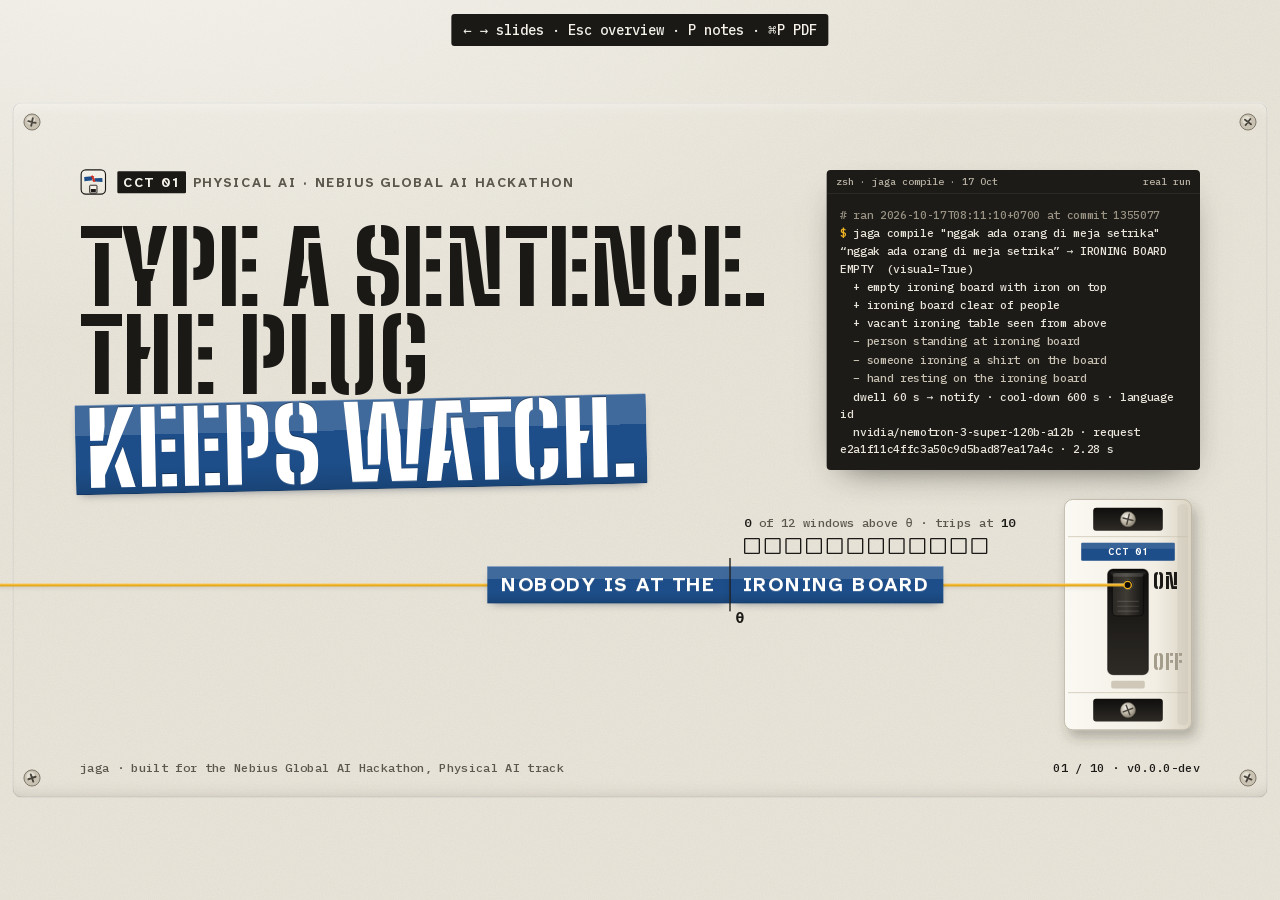
==== docs/pitch/index.html @ 3e0a3583 "Landing page and pitch deck (docs/): the panel door, the tape-wire that snaps, the schedule of circu" ====
<!doctype html>
<html lang="en">
<head>
<meta charset="utf-8">
<meta name="viewport" content="width=device-width, initial-scale=1">
<title>jaga — pitch deck</title>
<meta name="description" content="jaga&#x27;s pitch deck: a typed sentence becomes a tripwire on a live camera, and a smart plug switches OFF.">
<meta name="author" content="Edy Cu">
<meta name="theme-color" content="#E9E5DA">
<link rel="canonical" href="https://jaga.edycu.dev/pitch/">
<link rel="icon" href="../assets/icon.svg" type="image/svg+xml">
<meta property="og:type" content="website">
<meta property="og:site_name" content="jaga">
<meta property="og:title" content="jaga — the pitch deck">
<meta property="og:description" content="Ten slides: a typed sentence becomes a tripwire on a laptop camera, and a smart plug switches OFF.">
<meta property="og:url" content="https://jaga.edycu.dev/pitch/">
<meta property="og:image" content="https://jaga.edycu.dev/assets/page/og.png?v=27053512">
<meta property="og:image:width" content="1200">
<meta property="og:image:height" content="630">
<meta property="og:image:alt" content="jaga: a typed sentence on blue label tape stretched across the page as a yellow wire, tied to a breaker at OFF">
<meta name="twitter:card" content="summary_large_image">
<meta name="twitter:image" content="https://jaga.edycu.dev/assets/page/og.png?v=27053512">
<!--
  jaga — pitch deck, v0.0.0-dev. One file: a 1920 × 1080 stage scaled to the window; the enamel ground fills any aspect.
  Keys: → / Space / PageDown next · ← / PageUp previous · Home / End · Esc overview · P presenter notes · C contrast debug.
  Touch: swipe left / right. Print: Cmd/Ctrl+P → Save as PDF → landscape (one slide per page).
  Images: assets/page/overlay-tripped.webp (QA render of the real overlay), assets/icon.svg. The QR encodes https://jaga.edycu.dev/.
-->
<link rel="preload" href="../assets/fonts/bigshouldersstencil-800-latin.woff2" as="font" type="font/woff2" crossorigin>
<link rel="preload" href="../assets/fonts/atkinsonhyperlegiblenext-400-700-latin.woff2" as="font" type="font/woff2" crossorigin>
<link rel="preload" href="../assets/fonts/ibmplexmono-500-latin.woff2" as="font" type="font/woff2" crossorigin>
<style>
@font-face{font-family:"Big Shoulders Stencil";font-style:normal;font-weight:800;font-display:swap;src:url("../assets/fonts/bigshouldersstencil-800-latin-ext.woff2") format("woff2");unicode-range:U+0100-02BA, U+02BD-02C5, U+02C7-02CC, U+02CE-02D7, U+02DD-02FF, U+0304, U+0308, U+0329, U+1D00-1DBF, U+1E00-1E9F, U+1EF2-1EFF, U+2020, U+20A0-20AB, U+20AD-20C4, U+2113, U+2C60-2C7F, U+A720-A7FF}
@font-face{font-family:"Big Shoulders Stencil";font-style:normal;font-weight:800;font-display:swap;src:url("../assets/fonts/bigshouldersstencil-800-latin.woff2") format("woff2");unicode-range:U+0000-00FF, U+0131, U+0152-0153, U+02BB-02BC, U+02C6, U+02DA, U+02DC, U+0304, U+0308, U+0329, U+2000-206F, U+20AC, U+2122, U+2191, U+2193, U+2212, U+2215, U+FEFF, U+FFFD}
@font-face{font-family:"Atkinson Hyperlegible Next";font-style:normal;font-weight:400 700;font-display:swap;src:url("../assets/fonts/atkinsonhyperlegiblenext-400-700-latin-ext.woff2") format("woff2");unicode-range:U+0100-02BA, U+02BD-02C5, U+02C7-02CC, U+02CE-02D7, U+02DD-02FF, U+0304, U+0308, U+0329, U+1D00-1DBF, U+1E00-1E9F, U+1EF2-1EFF, U+2020, U+20A0-20AB, U+20AD-20C4, U+2113, U+2C60-2C7F, U+A720-A7FF}
@font-face{font-family:"Atkinson Hyperlegible Next";font-style:normal;font-weight:400 700;font-display:swap;src:url("../assets/fonts/atkinsonhyperlegiblenext-400-700-latin.woff2") format("woff2");unicode-range:U+0000-00FF, U+0131, U+0152-0153, U+02BB-02BC, U+02C6, U+02DA, U+02DC, U+0304, U+0308, U+0329, U+2000-206F, U+20AC, U+2122, U+2191, U+2193, U+2212, U+2215, U+FEFF, U+FFFD}
@font-face{font-family:"IBM Plex Mono";font-style:normal;font-weight:400;font-display:swap;src:url("../assets/fonts/ibmplexmono-400-latin-ext.woff2") format("woff2");unicode-range:U+0100-02BA, U+02BD-02C5, U+02C7-02CC, U+02CE-02D7, U+02DD-02FF, U+0304, U+0308, U+0329, U+1D00-1DBF, U+1E00-1E9F, U+1EF2-1EFF, U+2020, U+20A0-20AB, U+20AD-20C4, U+2113, U+2C60-2C7F, U+A720-A7FF}
@font-face{font-family:"IBM Plex Mono";font-style:normal;font-weight:400;font-display:swap;src:url("../assets/fonts/ibmplexmono-400-latin.woff2") format("woff2");unicode-range:U+0000-00FF, U+0131, U+0152-0153, U+02BB-02BC, U+02C6, U+02DA, U+02DC, U+0304, U+0308, U+0329, U+2000-206F, U+20AC, U+2122, U+2191, U+2193, U+2212, U+2215, U+FEFF, U+FFFD}
@font-face{font-family:"IBM Plex Mono";font-style:normal;font-weight:500;font-display:swap;src:url("../assets/fonts/ibmplexmono-500-latin-ext.woff2") format("woff2");unicode-range:U+0100-02BA, U+02BD-02C5, U+02C7-02CC, U+02CE-02D7, U+02DD-02FF, U+0304, U+0308, U+0329, U+1D00-1DBF, U+1E00-1E9F, U+1EF2-1EFF, U+2020, U+20A0-20AB, U+20AD-20C4, U+2113, U+2C60-2C7F, U+A720-A7FF}
@font-face{font-family:"IBM Plex Mono";font-style:normal;font-weight:500;font-display:swap;src:url("../assets/fonts/ibmplexmono-500-latin.woff2") format("woff2");unicode-range:U+0000-00FF, U+0131, U+0152-0153, U+02BB-02BC, U+02C6, U+02DA, U+02DC, U+0304, U+0308, U+0329, U+2000-206F, U+20AC, U+2122, U+2191, U+2193, U+2212, U+2215, U+FEFF, U+FFFD}
@font-face{font-family:"IBM Plex Mono";font-style:normal;font-weight:600;font-display:swap;src:url("../assets/fonts/ibmplexmono-600-latin-ext.woff2") format("woff2");unicode-range:U+0100-02BA, U+02BD-02C5, U+02C7-02CC, U+02CE-02D7, U+02DD-02FF, U+0304, U+0308, U+0329, U+1D00-1DBF, U+1E00-1E9F, U+1EF2-1EFF, U+2020, U+20A0-20AB, U+20AD-20C4, U+2113, U+2C60-2C7F, U+A720-A7FF}
@font-face{font-family:"IBM Plex Mono";font-style:normal;font-weight:600;font-display:swap;src:url("../assets/fonts/ibmplexmono-600-latin.woff2") format("woff2");unicode-range:U+0000-00FF, U+0131, U+0152-0153, U+02BB-02BC, U+02C6, U+02DA, U+02DC, U+0304, U+0308, U+0329, U+2000-206F, U+20AC, U+2122, U+2191, U+2193, U+2212, U+2215, U+FEFF, U+FFFD}
@font-face{font-family:"Big Shoulders Stencil Fallback";src:local("Arial Narrow Bold"), local("ArialNarrow-Bold"), local("Arial Narrow");size-adjust:99.15%;ascent-override:99.39%;descent-override:21.63%;line-gap-override:0.00%}
@font-face{font-family:"Atkinson Hyperlegible Next Fallback";src:local("Arial"), local("ArialMT");size-adjust:97.68%;ascent-override:100.74%;descent-override:32.35%;line-gap-override:0.00%}
@font-face{font-family:"IBM Plex Mono Fallback";src:local("Courier New"), local("CourierNewPSMT");size-adjust:99.98%;ascent-override:102.52%;descent-override:27.50%;line-gap-override:0.00%}
/* the design tokens, verbatim from the design direction (§4) */
:root {
  --bg:      #E9E5DA;  /* enamel cream of a steel panel door; survives phone-camera exposure in a lit kitchen */
  --panel:   #F5F2EA;  /* the schedule card laid on the panel */
  --ink:     #1A1916;  /* stencil-paint black; 14.0:1 on --bg */
  --muted:   #5C574C;  /* pencil annotations on the card; 5.7:1 on --bg, body-safe */
  --rule:    #BDB6A6;  /* ruled lines of the schedule card; rules only, never text */
  --wire:    #F0B323;  /* hazard-tape yellow: the tripwire line itself, always present, never a state */
  --before:  #1D4E89;  /* state: armed — label-tape blue; the wire is taut and watching */
  --after:   #D2281C;  /* state: tripped — breaker red; ONLY when a tripwire trips (or its action / the watcher fails) */
  --font-display: "Big Shoulders Stencil", "Big Shoulders Stencil Display", "Arial Narrow", sans-serif;  /* stencil caps of equipment markings sprayed on panel doors */
  --font-body:    "Atkinson Hyperlegible Next", "Atkinson Hyperlegible", system-ui, sans-serif;  /* legibility on a filmed, slightly soft screen */
  --font-data:    "IBM Plex Mono", ui-monospace, monospace;  /* ONLY numbers: margin, z, θ, dwell seconds, s/clip, FA/h, timestamps */
}
/* the same faces, self-hosted, with metric-matched local fallbacks so the swap does not move the page */
:root {
  --font-display: "Big Shoulders Stencil", "Big Shoulders Stencil Fallback", "Arial Narrow", sans-serif;
  --font-body: "Atkinson Hyperlegible Next", "Atkinson Hyperlegible Next Fallback", system-ui, sans-serif;
  --font-data: "IBM Plex Mono", "IBM Plex Mono Fallback", "SF Mono", Menlo, ui-monospace, monospace;
  --hi: rgba(255, 255, 255, .62);
  --lo: rgba(60, 52, 40, .16);
  --shadow: 0 1px 0 rgba(255,255,255,.7), 0 10px 26px -12px rgba(59, 53, 42, .42);
  --ease-out: cubic-bezier(.16, 1, .3, 1);
  --pad: clamp(18px, 4vw, 64px);
  --maxw: 1240px;
}

* { box-sizing: border-box; }
html { overflow-x: clip; -webkit-text-size-adjust: 100%; scroll-padding-top: 24px; }
body {
  margin: 0; color: var(--ink); background-color: var(--bg);
  background-image:
    radial-gradient(120% 80% at 12% -10%, rgba(255,255,255,.55), transparent 60%),
    url("data:image/svg+xml,%3Csvg xmlns='http://www.w3.org/2000/svg' width='220' height='220'%3E%3Cfilter id='n'%3E%3CfeTurbulence type='fractalNoise' baseFrequency='.85' numOctaves='3' stitchTiles='stitch'/%3E%3CfeColorMatrix values='0 0 0 0 .24 0 0 0 0 .2 0 0 0 0 .14 0 0 0 .07 0'/%3E%3C/filter%3E%3Crect width='220' height='220' filter='url(%23n)'/%3E%3C/svg%3E");
  font: 400 1.125rem/1.58 var(--font-body);
  font-feature-settings: "kern"; text-rendering: optimizeLegibility;
}
::selection { background: var(--before); color: #fff; }
:focus-visible { outline: 3px solid var(--before); outline-offset: 3px; border-radius: 2px; }
input, textarea { caret-color: var(--before); }
html { scrollbar-color: #8F8778 var(--bg); }
::-webkit-scrollbar { width: 12px; height: 12px; }
::-webkit-scrollbar-track { background: var(--bg); }
::-webkit-scrollbar-thumb { background: #A39B8B; border: 3px solid var(--bg); border-radius: 8px; }
a { color: inherit; text-decoration-thickness: 1.5px; text-underline-offset: .18em; text-decoration-color: rgba(26,25,22,.45); transition: text-decoration-color .2s, color .2s; }
a:hover { text-decoration-color: var(--before); color: var(--before); }
code, .mono, .num { font-family: var(--font-data); font-variant-numeric: tabular-nums; }
code { font-size: .86em; font-weight: 500; background: rgba(26,25,22,.06); padding: .08em .32em; border-radius: 3px; }
b, strong { font-weight: 700; }
img, svg { display: block; max-width: 100%; }
.skip { position: absolute; left: -9999px; top: 8px; z-index: 50; background: var(--ink); color: var(--panel); padding: 10px 14px; }
.skip:focus { left: 8px; }
.wrap { width: 100%; max-width: var(--maxw); margin: 0 auto; padding: 0 var(--pad); }

/* ------------------------------------------------------------ stamped labels, tape, buttons */
.lab { font: 700 .78rem/1.2 var(--font-body); letter-spacing: .14em; text-transform: uppercase; color: var(--muted); }
.tape {
  display: inline-block; position: relative; color: #fff; background: var(--before);
  background-image: linear-gradient(180deg, rgba(255,255,255,.16) 0 34%, rgba(255,255,255,0) 34% 100%), linear-gradient(0deg, rgba(0,0,0,.14), rgba(0,0,0,0) 30%);
  box-shadow: 0 1px 0 rgba(255,255,255,.5) inset, 0 -1px 0 rgba(0,0,0,.25) inset, 0 6px 14px -8px rgba(18,32,60,.6);
  text-shadow: 0 -1px 0 rgba(0,0,0,.35), 0 1px 0 rgba(255,255,255,.18);
  border-radius: 2px;
}
.h1 .tape { padding: 0 .12em .02em; margin-left: -.06em; transform: rotate(-1.2deg); }
/* stamped state words: the body face in bold caps (the stencil face is kept for 28 px and up) */
.stamp {
  display: inline-block; font: 700 .76rem/1 var(--font-body); letter-spacing: .14em; text-transform: uppercase;
  padding: .45em .6em .4em; border: 2px solid currentColor; border-radius: 3px; white-space: nowrap;
}
.s-measured { color: var(--ink); }
.s-tested { color: var(--before); }
.s-pending { color: var(--muted); border-style: dashed; }
.s-smoke { color: var(--muted); }
.btn {
  display: inline-flex; align-items: center; gap: .55em; min-height: 48px; padding: 0 1.15em; border-radius: 3px;
  font: 700 1rem/1 var(--font-body); letter-spacing: .01em; text-decoration: none; color: var(--ink);
  border: 2px solid var(--ink); background: rgba(245,242,234,.55); cursor: pointer;
  transition: transform .18s var(--ease-out), box-shadow .18s var(--ease-out), background-color .18s, color .18s;
}
.btn .ic { width: 1.15em; height: 1.15em; flex: none; }
.btn:hover { transform: translateY(-2px); box-shadow: 0 8px 18px -10px rgba(26,25,22,.55); background: var(--panel); color: var(--ink); }
.btn:active { transform: translateY(1px); box-shadow: none; }
.btn-ink { background: var(--ink); color: var(--panel); }
.btn-ink:hover { background: #000; color: #fff; box-shadow: 0 10px 22px -10px rgba(26,25,22,.75); }
.btn-sm { min-height: 40px; font-size: .9rem; padding: 0 .9em; }

/* ------------------------------------------------------------ the panel door (hero) */
.door { position: relative; }
.stage { position: relative; min-height: 100svh; padding: 14px; }
.rim {
  position: absolute; inset: 14px; border-radius: 10px; pointer-events: none;
  box-shadow: inset 0 0 0 1px var(--hi), inset 0 0 0 2px var(--lo), inset 0 18px 30px -24px rgba(255,255,255,.9), inset 0 -18px 30px -26px rgba(59,53,42,.35);
}
.screw { position: absolute; width: 22px; height: 22px; pointer-events: none; }
.screw.tl { left: 26px; top: 26px; } .screw.tr { right: 26px; top: 26px; }
.screw.bl { left: 26px; bottom: 26px; } .screw.br { right: 26px; bottom: 26px; }
.inner { position: relative; min-height: calc(100svh - 28px); display: grid; grid-template-rows: auto 1fr; }
nav.top { display: flex; align-items: center; gap: clamp(12px, 2.4vw, 32px); padding: 22px calc(var(--pad) - 6px) 0; }
.mark { font: 800 2rem/1 var(--font-display); letter-spacing: .02em; text-decoration: none; display: inline-flex; align-items: center; gap: .3em; }
.mark img { width: 34px; height: 34px; }
.mark:hover { color: var(--ink); }
nav.top .links { display: flex; gap: clamp(10px, 2vw, 26px); margin-right: auto; }
nav.top .links a { font-weight: 700; font-size: .95rem; text-decoration: none; padding: 6px 2px; border-bottom: 2px solid transparent; transition: border-color .2s, color .2s; }
nav.top .links a:hover { border-color: var(--before); color: var(--before); }
nav.top .btn { min-height: 42px; font-size: .95rem; }

.hero { position: relative; display: grid; grid-template-columns: repeat(12, minmax(0, 1fr)); column-gap: 24px; align-content: center;
  padding: 0 var(--pad); --bh: clamp(250px, min(46vh, 30vw), 430px); --bw: calc(var(--bh) * .6); --drop: calc(var(--bh) * .23); }
.hero-top { grid-column: 1 / span 8; align-self: end; padding-top: clamp(16px, 3vh, 40px); }
.hero-bot { grid-column: 1 / span 6; align-self: start; padding-top: clamp(46px, 7.5vh, 76px); }
.idplate { display: inline-flex; align-items: center; gap: 10px; margin: 0 0 clamp(12px, 2.2vh, 22px); font: 700 .8rem/1 var(--font-body); letter-spacing: .14em; text-transform: uppercase; }
.idplate .tag { background: var(--ink); color: var(--panel); padding: 7px 9px 6px; border-radius: 2px; white-space: nowrap; }
.idplate .t2 { color: var(--muted); }
.h1 { margin: 0; font: 800 min(6rem, 7.2vw, 10.4vh)/.9 var(--font-display); text-transform: uppercase; letter-spacing: .004em; }
.h1 .ln { display: block; }
.sub { margin: 0; max-width: 58ch; font-size: clamp(1.02rem, 1.22vw, 1.18rem); color: #2D2A25; }
.sub .sc { color: var(--muted); }
.ctas { display: flex; flex-wrap: wrap; gap: 12px; margin-top: clamp(18px, 3vh, 28px); }
.proof { display: flex; flex-wrap: wrap; align-items: center; gap: 10px 16px; margin-top: clamp(14px, 2.4vh, 22px); font-size: .9rem; color: var(--muted); }
.proof ul { display: flex; flex-wrap: wrap; gap: 4px 0; margin: 0; padding: 0; list-style: none; }
.proof li + li::before { content: "·"; margin: 0 .55em; color: var(--rule); }
.cmd { display: inline-flex; align-items: center; gap: 8px; font: 500 .84rem/1 var(--font-data); background: var(--panel); border: 1px solid var(--rule); border-radius: 3px; padding: 7px 8px 7px 11px; color: var(--ink); }
.cmd button { all: unset; cursor: pointer; display: inline-grid; place-items: center; width: 28px; height: 28px; border-radius: 3px; color: var(--muted); transition: background .2s, color .2s; }
.cmd button:hover, .cmd button.ok { background: rgba(26,25,22,.08); color: var(--ink); }
.cmd button:focus-visible { outline: 3px solid var(--before); outline-offset: 2px; }
.cmd .ic { width: 16px; height: 16px; }

/* the rig: the wire (two halves meeting at θ), the tape, the drawn dwell, and the breaker it is tied to */
.rig { grid-column: 1 / -1; position: relative; height: 0; margin-top: clamp(30px, 5vh, 52px); --notch: 58%; }
.brk-wrap { position: absolute; z-index: 1; right: calc(var(--pad) * .25); top: calc(var(--bh) * -.375); width: var(--bw); height: var(--bh); }
.brk { width: 100%; height: 100%; overflow: visible; }
.brk .tag-t { font: 700 15px/1 var(--font-body); letter-spacing: .14em; }
.brk .stamp { font: 800 36px/1 var(--font-display); letter-spacing: .02em; border: 0; padding: 0; }
.brk .st-on { fill: var(--ink); } .brk .st-off { fill: #A49C8B; }
.brk .trip-win { fill: #CFC8B8; transition: fill .2s; }
.brk .trip-t { font: 700 9px/1 var(--font-body); letter-spacing: .2em; fill: #fff; opacity: 0; }
.brk .lever { transition: transform .26s cubic-bezier(.55, 0, .8, .4); }
.door.is-off .brk .lever { transform: translateY(92px); }
.door.is-off .brk .st-on { fill: #A49C8B; } .door.is-off .brk .st-off { fill: var(--ink); }
.door.is-off .brk .trip-win { fill: var(--after); } .door.is-off .brk .trip-t { opacity: 1; }
.flag { position: absolute; left: 50%; top: calc(100% + 14px); transform: translateX(-50%); display: grid; justify-items: center; gap: 8px; width: max-content; }
.flag .stamp { font: 800 clamp(1.8rem, 2.6vw, 2.4rem)/1 var(--font-display); letter-spacing: .04em; color: var(--after); background: var(--panel); border-width: 3px; padding: .18em .45em .12em; opacity: 0; transform: scale(1.35) rotate(-6deg); transition: opacity .15s, transform .32s cubic-bezier(.2, 1.6, .4, 1); }
.flag .ack { font-size: .86rem; color: var(--muted); opacity: 0; transition: opacity .4s .25s; }
.door.is-stamped .flag .stamp { opacity: 1; transform: scale(1) rotate(-3deg); }
.door.is-acked .flag .ack { opacity: 1; }
.flag .btn { display: none; }
.door:not(.is-pin) .flag .btn { display: inline-flex; }
.door:not(.is-pin):not(.is-snap) .flag .stamp, .door:not(.is-pin):not(.is-snap) .flag .ack { display: none; }
.seg { position: absolute; top: 0; height: 0; z-index: 2; pointer-events: none; }
.seg-l { left: calc(var(--pad) * -1 - 14px); width: calc(var(--notch) + var(--pad) + 14px); transform-origin: 0 0; }
.seg-r { left: var(--notch); right: calc(var(--pad) * .25 + var(--bw) * .5); transform-origin: 100% 0; }
.wire { position: absolute; left: 0; right: 0; top: -2.5px; height: 5px; border-radius: 3px; background: var(--wire);
  background-image: linear-gradient(180deg, rgba(255,255,255,.45), rgba(255,255,255,0) 45%, rgba(0,0,0,.12)); box-shadow: 0 4px 5px -2px rgba(59,53,42,.35); }
.seg-r .wire::after { content: ""; position: absolute; right: -6px; top: -4px; width: 9px; height: 9px; border: 2.5px solid var(--wire); border-radius: 50%; background: #0B0A09; }
.end { position: absolute; top: -9px; width: 16px; height: 18px; opacity: 0; transition: opacity .12s;
  background: repeating-linear-gradient(135deg, var(--after) 0 3px, transparent 3px 6px); }
.seg-l .end { right: -8px; } .seg-r .end { left: -8px; }
.rtape { position: absolute; top: -21px; height: 42px; display: flex; align-items: center; padding: 0 16px;
  font: 700 clamp(.95rem, 1.5vw, 1.4rem)/1 var(--font-body); letter-spacing: .1em; text-transform: uppercase; white-space: nowrap; border-radius: 0; }
.seg-l .rtape { right: 0; padding-right: 10px; }
.seg-r .rtape { left: 0; padding-left: 10px; }
.rtape .ch { display: inline-block; white-space: pre; }
.notch { position: absolute; left: var(--notch); top: -30px; height: 60px; width: 0; border-left: 2px solid var(--ink); z-index: 3; }
.notch b { position: absolute; left: 7px; top: 40px; font: 600 1rem/1 var(--font-data); }
.anno { position: absolute; left: calc(var(--notch) + 16px); bottom: 34px; display: grid; gap: 8px; max-width: calc(100% - var(--notch) - var(--bw) - 40px); }
.drawn { margin: 0; font-size: .82rem; color: var(--muted); }
.count { margin: 0; font: 500 .82rem/1.35 var(--font-data); color: var(--muted); }
.count b { color: var(--ink); font-weight: 600; }
.cells { display: flex; gap: 5px; margin: 0; padding: 0; list-style: none; }
.cells li { width: 17px; height: 17px; border: 2px solid var(--ink); border-radius: 2px; background: transparent; transition: background-color .12s, transform .12s; flex: none; }
.cells li.on { background: var(--before); border-color: var(--before); }
.cells li.fire { background: var(--after); border-color: var(--after); transform: scale(1.12); }
.hint { position: absolute; left: calc(var(--notch) + 16px); top: 34px; margin: 0; font-size: .86rem; color: var(--muted); transition: opacity .3s; }
.hint .ar { display: inline-block; animation: nudge 1.6s ease-in-out infinite; }
@keyframes nudge { 50% { transform: translateY(4px) } }
.door:not(.is-pin) .hint, .door.is-snap .hint { opacity: 0; }

/* the door card: the three real tripwires, as on a panel's schedule card (tall screens only) */
.dcard { display: none; position: absolute; z-index: 1; right: calc(var(--pad) * .25); bottom: calc(var(--bh) * .375 + 26px); width: min(430px, 34vw);
  background: var(--panel); border: 1px solid var(--rule); border-radius: 4px; box-shadow: var(--shadow); padding: 10px 14px 6px; transform: rotate(.6deg); }
.dcard::before, .dcard::after { content: ""; position: absolute; top: 8px; width: 7px; height: 7px; border-radius: 50%; background: radial-gradient(circle at 35% 35%, #fff, #A89F8E 70%); }
.dcard::before { left: 8px; } .dcard::after { right: 8px; }
.dcard .lab { display: block; text-align: center; padding-bottom: 6px; border-bottom: 2px solid var(--ink); }
.dcard ol { margin: 0; padding: 0; list-style: none; }
.dcard li { display: grid; grid-template-columns: 34px minmax(0, 1fr) auto; gap: 10px; align-items: center; padding: 6px 0; border-bottom: 1px solid var(--rule); font-size: .82rem; line-height: 1.25; }
.dcard li:last-child { border-bottom: 0; }
.dcard .n { font: 800 1.75rem/1 var(--font-display); }
.dcard .w { color: var(--muted); font-size: .76rem; display: block; }
.dcard .s { font: 700 .66rem/1 var(--font-body); letter-spacing: .12em; text-transform: uppercase; }
.dcard .s .t { display: none; color: var(--after); }
.dcard .s .a { color: var(--before); } .dcard .s .u { color: var(--muted); }
.door.is-stamped .dcard .s .t { display: inline; } .door.is-stamped .dcard .s .a { display: none; }
@media (min-width: 1100px) and (min-height: 800px) { .dcard { display: block; } }

/* the snap: halves recoil, the ends fray red, the right half hangs from the dropped lever, the module clunks */
.door.is-snap .end { opacity: 1; }
/* the snapped pose itself (print, reduced motion and the deck see it without the animation) */
.door.is-snap .seg-l { transform: translateX(-31px) rotate(2.2deg); }
.door.is-snap .seg-r { transform: translateY(var(--drop)) rotate(-12deg); }
.door.is-snap .seg-l { animation: recoil-l .95s cubic-bezier(.2, .7, .3, 1) both; }
.door.is-snap .seg-r { animation: recoil-r .95s cubic-bezier(.2, .7, .3, 1) both; }
.door.is-rearm .seg-l { animation: rejoin-l .6s var(--ease-out) both; }
.door.is-rearm .seg-r { animation: rejoin-r .6s var(--ease-out) both; }
@keyframes recoil-l { 0% { transform: none } 18% { transform: translateX(-40px) rotate(-.4deg) } 55% { transform: translateX(-30px) rotate(2.8deg) } 78% { transform: translateX(-32px) rotate(1.8deg) } 100% { transform: translateX(-31px) rotate(2.2deg) } }
@keyframes recoil-r { 0% { transform: none } 20% { transform: translateX(26px) translateY(-6px) rotate(1deg) } 50% { transform: translateY(var(--drop)) rotate(-15deg) } 74% { transform: translateY(var(--drop)) rotate(-10deg) } 100% { transform: translateY(var(--drop)) rotate(-12deg) } }
@keyframes rejoin-l { from { transform: translateX(-31px) rotate(2.2deg) } to { transform: none } }
@keyframes rejoin-r { from { transform: translateY(var(--drop)) rotate(-12deg) } to { transform: none } }
.door.is-off .brk-wrap { animation: clunk .34s cubic-bezier(.3, .7, .3, 1); }
@keyframes clunk { 0% { transform: none } 30% { transform: translateY(3px) } 60% { transform: translateY(-1px) } 100% { transform: none } }

/* load: the tape is printed letter by letter, the wire pulls taut, the headline settles (from visible defaults) */
.js .door.is-load .h1 .ln { animation: rise .8s var(--ease-out) both; }
.js .door.is-load .h1 .ln:nth-child(2) { animation-delay: .08s; } .js .door.is-load .h1 .ln:nth-child(3) { animation-delay: .16s; }
.js .door.is-load .hero-bot, .js .door.is-load .idplate, .js .door.is-load .dcard, .js .door.is-load .anno { animation: fade .9s .35s var(--ease-out) both; }
.js .door.is-load .rtape .ch { animation: punch .16s steps(2, end) both; }
.js .door.is-load .wire { animation: taut .9s .2s cubic-bezier(.2, 1.5, .35, 1) both; }
.js .door.is-load .brk-wrap { animation: fade .8s .1s var(--ease-out) both; }
@keyframes rise { from { transform: translateY(26px); opacity: 0 } }
@keyframes fade { from { opacity: 0; transform: translateY(10px) } }
@keyframes punch { from { opacity: 0; transform: translateY(-3px) scale(1.25) } }
@keyframes taut { from { transform: translateY(14px) scaleY(1.6); opacity: .2 } }

/* pinned scrub (large screens, set by JS): the door holds while the dwell runs */
.door.is-pin { height: 210svh; }
.door.is-pin .stage { position: sticky; top: 0; height: 100svh; overflow: hidden; }

/* ------------------------------------------------------------ sections */
section { position: relative; }
.sec { padding: clamp(64px, 11vh, 128px) 0; }
.sec + .sec { padding-top: 0; }
.h2 { margin: 0 0 .35em; font: 800 clamp(2.3rem, 4.4vw, 3.9rem)/.95 var(--font-display); text-transform: uppercase; text-wrap: balance; letter-spacing: .005em; }
.lede { margin: 0; max-width: 62ch; color: #2D2A25; }
.src { display: inline-block; margin-top: 12px; font: 500 .8rem/1.45 var(--font-data); color: var(--muted); overflow-wrap: anywhere; }
.src a { color: var(--muted); }
.src a:hover { color: var(--before); }

/* receipts: rating plates */
.plates { display: grid; grid-template-columns: repeat(4, minmax(0, 1fr)); gap: 18px; margin-top: 30px; }
.plate { position: relative; display: flex; flex-direction: column; background: var(--panel); border: 1px solid var(--rule); border-radius: 4px; padding: 22px 22px 18px; box-shadow: var(--shadow); }
.plate::before, .plate::after { content: ""; position: absolute; top: 10px; width: 7px; height: 7px; border-radius: 50%; background: radial-gradient(circle at 35% 35%, #fff, #A89F8E 70%); box-shadow: 0 1px 0 rgba(0,0,0,.15); }
.plate::before { left: 10px; } .plate::after { right: 10px; }
.plate .n { display: block; margin-top: 8px; font: 600 clamp(2.1rem, 3.6vw, 3.1rem)/1 var(--font-data); letter-spacing: -.02em; font-variant-numeric: tabular-nums; }
.plate .n small { font-size: .5em; letter-spacing: 0; color: var(--muted); margin-left: .12em; }
.plate p { margin: 10px 0 0; font-size: .98rem; line-height: 1.45; flex: 1; }

/* the overlay, shown at a size its text can be read; legend + terminal below */
.shot { margin: 34px 0 0; }
.shot .frame { position: relative; border: 2px solid var(--ink); border-radius: 6px; overflow: hidden; background: var(--panel); box-shadow: 0 26px 60px -30px rgba(59,53,42,.65); }
.shot img { width: 100%; height: auto; }
.shot figcaption { margin-top: 12px; font-size: .9rem; color: var(--muted); max-width: 80ch; }
.qa { display: inline-block; font: 700 .72rem/1 var(--font-body); letter-spacing: .14em; text-transform: uppercase; color: var(--ink); border: 2px solid var(--ink); padding: 5px 6px 4px; margin-right: 6px; border-radius: 2px; background: var(--panel); }
.callout { position: absolute; width: 32px; height: 32px; margin: -16px 0 0 -16px; display: grid; place-items: center; border-radius: 50%; background: var(--ink); color: var(--panel); font: 600 .92rem/1 var(--font-data); box-shadow: 0 0 0 3px var(--panel), 0 6px 14px -6px rgba(0,0,0,.5); }
.under { display: grid; grid-template-columns: minmax(0, 1fr) minmax(0, 1.15fr); gap: 30px; align-items: start; margin-top: 24px; }
.legend { margin: 0; padding: 0; list-style: none; display: grid; gap: 10px; font-size: .95rem; }
.legend li { display: flex; gap: 12px; align-items: baseline; }
.legend b { flex: none; display: inline-grid; place-items: center; width: 26px; height: 26px; border-radius: 50%; background: var(--ink); color: var(--panel); font: 600 .8rem/1 var(--font-data); }
.term { margin: 0; border-radius: 6px; background: #1C1B18; color: #E9E5DA; box-shadow: 0 22px 50px -26px rgba(26,25,22,.75); overflow: hidden; }
.term .bar { display: flex; align-items: center; justify-content: space-between; gap: 10px; padding: 10px 14px; border-bottom: 1px solid #34312B; font: 500 .76rem/1 var(--font-data); color: #B9B2A3; }
.term .bar button { all: unset; cursor: pointer; font: 600 .76rem/1 var(--font-body); letter-spacing: .08em; text-transform: uppercase; color: #E9E5DA; padding: 6px 8px; border-radius: 3px; border: 1px solid #4A463E; transition: background .2s, border-color .2s; }
.term .bar button:hover { background: #2C2A25; border-color: #F0B323; }
.term .bar button:focus-visible { outline: 3px solid #F0B323; outline-offset: 2px; }
.term pre { margin: 0; padding: 16px 16px 18px; font: 500 .8rem/1.62 var(--font-data); white-space: pre-wrap; word-break: break-word; height: 30em; overflow: auto; }
.term pre::-webkit-scrollbar-track { background: #1C1B18; } .term pre::-webkit-scrollbar-thumb { background: #4A463E; border-color: #1C1B18; }
.term .ln { display: block; min-height: 1.62em; }
.term .ln[hidden] { display: none; }
.term .p { color: #F0B323; } .term .c { color: #9A9384; } .term .ok { color: #fff; font-weight: 600; } .term .neg { color: #C9C2B3; }

/* the wiring (single-line diagram) */
.sldfig { margin: 30px 0 0; background: var(--panel); border: 1px solid var(--rule); border-radius: 6px; padding: clamp(10px, 2vw, 26px); box-shadow: var(--shadow); }
.sld { width: 100%; height: auto; font-family: var(--font-body); }
.sld .sl-box { fill: #FBF9F3; stroke: #1A1916; stroke-width: 1.6; }
.sld .sl-cloud .sl-box { fill: #fff; }
.sld .sl-stop .sl-box { fill: #F5F2EA; stroke-dasharray: 6 4; }
.sld .sl-t { font: 700 15px var(--font-body); letter-spacing: .08em; fill: #1A1916; }
.sld .sl-t2 { font-size: 12.5px; letter-spacing: .04em; }
.sld .sl-s { font: 400 14px var(--font-body); fill: #5C574C; }
.sld .sl-c { font: 500 12.5px var(--font-data); fill: #1D4E89; }
.sld .sl-k { font: 700 13px var(--font-body); letter-spacing: .16em; fill: #5C574C; }
.sld .sl-k2 { font: 700 14px var(--font-body); letter-spacing: .08em; fill: #1A1916; }
.sld .sl-s2 { font: 400 14px var(--font-body); fill: #5C574C; }
.sld .sl-l { font: 500 12.5px var(--font-data); fill: #1A1916; paint-order: stroke; stroke: #F5F2EA; stroke-width: 5px; stroke-linejoin: round; }
.sld .sl-a { fill: none; stroke: #1A1916; stroke-width: 1.8; }
.sld .sl-quiet { stroke-dasharray: 4 4; }
.sld .sl-pw { fill: none; stroke: #1A1916; stroke-width: 3.2; }
.sld .sl-sym { fill: none; stroke: #1A1916; stroke-width: 2.4; }
.sld .sl-sym .sl-dot { fill: #1A1916; }
.sld .sl-bound { fill: none; stroke: #1D4E89; stroke-width: 2; stroke-dasharray: 10 7; }
.sld .sl-zone { fill: rgba(29,78,137,.05); stroke: #BDB6A6; stroke-width: 1.5; }
.sld .sl-x path { stroke: #D2281C; stroke-width: 3; fill: none; }
.sld .sl-x .sl-xl { stroke-width: 2; stroke-dasharray: 5 5; }
.sld-tall { display: none; }

/* the schedule (the page's spine) */
.card { background: var(--panel); border: 1px solid var(--rule); border-radius: 6px; box-shadow: var(--shadow); }
.sched-head { display: flex; flex-wrap: wrap; align-items: end; justify-content: space-between; gap: 18px; padding: clamp(22px, 3vw, 34px) clamp(18px, 3vw, 34px) 18px; border-bottom: 2px solid var(--ink); }
.sched-head .h2 { margin: 0; }
.keys { display: flex; flex-wrap: wrap; gap: 8px; align-items: center; }
.cols { position: sticky; top: 0; z-index: 3; display: grid; grid-template-columns: 70px minmax(0, 1.25fr) minmax(0, 1.45fr) 170px; gap: 16px; padding: 10px clamp(18px, 3vw, 34px); background: var(--panel); border-bottom: 1px solid var(--rule); }
.row { border-bottom: 1px solid var(--rule); }
.row:last-child { border-bottom: 0; }
.row-h { position: sticky; top: 38px; z-index: 2; display: grid; grid-template-columns: 70px minmax(0, 1.25fr) minmax(0, 1.45fr) 170px; gap: 16px; align-items: center; padding: 14px clamp(18px, 3vw, 34px); background: var(--panel); border-bottom: 1px dashed var(--rule); }
.cct { font: 800 2.4rem/1 var(--font-display); }
.what { display: flex; align-items: center; gap: 10px; font: 700 1.02rem/1.2 var(--font-body); letter-spacing: .1em; text-transform: uppercase; }
.what .ic { width: 22px; height: 22px; flex: none; }
.rating { font: 500 .84rem/1.35 var(--font-data); color: var(--before); overflow-wrap: anywhere; }
.row-h .stamp { justify-self: start; }
.row-b { display: grid; grid-template-columns: minmax(0, 1fr) minmax(0, 1.05fr); gap: clamp(22px, 4vw, 54px); padding: clamp(26px, 4vw, 46px) clamp(18px, 3vw, 34px) clamp(30px, 4.5vw, 54px) calc(70px + 16px + clamp(18px, 3vw, 34px)); }
.row-b .h2 { font-size: clamp(2rem, 3.4vw, 3rem); }
.row-b p { margin: 0 0 .9em; max-width: 60ch; }
.row-b p:last-child { margin-bottom: 0; }
.vis { min-width: 0; }

/* 01 · the compile drawer, recreated from the frozen fixture */
.drawer { background: #FBF9F3; border: 2px solid var(--ink); border-radius: 4px; padding: 18px; font-size: .95rem; }
.drawer .you { margin: 0 0 14px; font-size: 1.05rem; }
.drawer .two { display: grid; grid-template-columns: 1fr 1fr; gap: 14px; }
.drawer h4 { margin: 0 0 8px; font: 700 .74rem/1.2 var(--font-body); letter-spacing: .14em; text-transform: uppercase; color: var(--muted); }
.drawer ul { margin: 0; padding: 0; list-style: none; display: grid; gap: 7px; }
.drawer .pos li { color: #fff; background: var(--before); padding: 8px 10px; font: 700 .8rem/1.3 var(--font-body); letter-spacing: .06em; text-transform: uppercase; border-radius: 2px; }
.drawer .neg li { border: 2px solid var(--ink); padding: 6px 9px; font: 700 .8rem/1.3 var(--font-body); letter-spacing: .06em; text-transform: uppercase; border-radius: 2px; }
.drawer .meta { margin: 14px 0 0; font: 500 .78rem/1.5 var(--font-data); color: var(--muted); overflow-wrap: anywhere; }
.drawer .meta b { color: var(--ink); font-weight: 600; }

/* 02 · the window strip + speed */
.strip { display: grid; grid-template-columns: repeat(8, minmax(0, 1fr)) 40px auto; gap: 6px; align-items: center; }
.strip i { aspect-ratio: 4 / 3; border: 2px solid var(--ink); border-radius: 2px; background: repeating-linear-gradient(135deg, #E2DDD0 0 6px, #EFEBE1 6px 12px); }
.strip i:nth-of-type(8) { border-color: var(--wire); box-shadow: 0 0 0 2px var(--wire); }
.strip .to { font: 600 1.2rem/1 var(--font-data); text-align: center; }
.strip .vec { font: 500 .82rem/1.3 var(--font-data); background: var(--ink); color: var(--panel); padding: 8px 10px; border-radius: 3px; white-space: nowrap; }
.speeds { display: grid; grid-template-columns: repeat(3, minmax(0, 1fr)); gap: 14px; margin-top: 20px; }
.speeds div { border-top: 3px solid var(--ink); padding-top: 10px; }
.speeds .k { display: block; font: 700 .72rem/1.3 var(--font-body); letter-spacing: .12em; text-transform: uppercase; color: var(--muted); }
.speeds .v { display: block; margin-top: 4px; font: 600 1.7rem/1.05 var(--font-data); }
.speeds .v small { font-size: .55em; color: var(--muted); }
.speeds .d { display: block; margin-top: 6px; font-size: .84rem; line-height: 1.4; color: var(--muted); }

/* 03 · play the rule */
.play { background: #FBF9F3; border: 2px solid var(--ink); border-radius: 4px; padding: 18px; }
.play .opts { display: grid; grid-template-columns: auto 1fr; gap: 10px 14px; align-items: center; margin-bottom: 22px; font-size: .92rem; }
.seg-ctl { display: inline-flex; justify-self: start; border: 2px solid var(--ink); border-radius: 3px; overflow: hidden; }
.seg-ctl button { all: unset; cursor: pointer; padding: 8px 11px; font: 500 .84rem/1 var(--font-data); border-left: 1px solid var(--rule); transition: background .15s, color .15s; }
.seg-ctl button:first-child { border-left: 0; }
.seg-ctl button:hover { background: rgba(29,78,137,.1); }
.seg-ctl button[aria-pressed="true"] { background: var(--ink); color: var(--panel); }
.seg-ctl button:focus-visible { outline: 3px solid var(--before); outline-offset: -3px; }
.wins { display: grid; grid-template-columns: repeat(12, minmax(0, 1fr)); gap: 6px; margin-top: 8px; }
.wins button { all: unset; cursor: pointer; position: relative; aspect-ratio: 3 / 4; border: 2px solid var(--ink); border-radius: 3px; display: grid; place-items: end center; padding-bottom: 4px; font: 500 .68rem/1 var(--font-data); color: var(--muted); transition: background .12s, transform .12s, border-color .12s; }
.wins button:hover { transform: translateY(-2px); border-color: var(--before); }
.wins button[aria-pressed="true"] { background: var(--before); border-color: var(--before); color: #fff; }
.wins button.fire { background: var(--after); border-color: var(--after); color: #fff; }
.wins button.fire::before { content: "TRIP"; position: absolute; top: -19px; font: 700 .66rem/1 var(--font-body); letter-spacing: .12em; color: var(--after); }
.wins button:focus-visible { outline: 3px solid var(--before); outline-offset: 2px; }
.read { margin-top: 16px; display: flex; flex-wrap: wrap; gap: 6px 18px; align-items: baseline; font: 500 .86rem/1.4 var(--font-data); }
.read .verdict { font: 800 1.85rem/1 var(--font-display); letter-spacing: .03em; }
.read .verdict.t { color: var(--after); } .read .verdict.a { color: var(--before); }
.read .why { flex-basis: 100%; color: var(--muted); }
.play .row2 { display: flex; flex-wrap: wrap; gap: 8px; margin-top: 16px; }
.play .note { margin: 14px 0 0; font-size: .86rem; color: var(--muted); }

/* 04 · act */
.inv { margin: 0; padding: 0; list-style: none; display: grid; gap: 14px; }
.inv li { display: grid; grid-template-columns: 54px 1fr; gap: 12px; align-items: baseline; }
.inv b { font: 800 1.85rem/1 var(--font-display); }
.shot.small { margin: 0; }
.shot.small .frame { max-width: 460px; }

/* 05 · calibrate: the receipt */
.receipt { background: #FBF9F3; border: 2px solid var(--ink); border-radius: 4px; padding: 18px 20px; font: 500 .84rem/1.6 var(--font-data); position: relative; }
.receipt dl { margin: 0; display: grid; grid-template-columns: max-content minmax(0, 1fr); gap: 3px 16px; }
.receipt dt { color: var(--muted); }
.receipt dd { margin: 0; overflow-wrap: anywhere; }
.receipt .rstamp { position: absolute; right: 16px; top: 14px; transform: rotate(4deg); }

/* 06 · the test sheet */
.sheet { margin: 0; padding: 0; list-style: none; border-top: 2px solid var(--ink); }
.sheet li { display: grid; grid-template-columns: minmax(0, 1fr) auto; gap: 6px 14px; align-items: center; padding: 11px 0; border-bottom: 1px solid var(--rule); }
.sheet .t { font-weight: 700; }
.sheet .d { grid-column: 1 / -1; font-size: .88rem; color: var(--muted); }
.sheet .v { font: 600 .92rem/1 var(--font-data); color: var(--ink); }
.qtn { margin: 0 0 .9em; padding-left: 16px; border-left: 3px solid var(--rule); font-style: italic; }

/* honest by design: printed warning labels */
.labels { display: grid; grid-template-columns: repeat(3, minmax(0, 1fr)); gap: 22px; margin-top: 30px; }
.label { position: relative; margin: 0; background: #FBF9F3; border: 3px solid var(--ink); border-radius: 4px; padding: 0 0 18px; box-shadow: var(--shadow); }
.label .lh { display: flex; align-items: center; gap: 10px; padding: 10px 16px; background: var(--ink); color: var(--panel); font: 700 .86rem/1.2 var(--font-body); letter-spacing: .14em; text-transform: uppercase; }
.label .lh svg { width: 20px; height: 20px; flex: none; }
.label blockquote { margin: 16px 18px 0; font-size: 1.04rem; line-height: 1.5; }
.label figcaption { margin: 12px 18px 0; font: 500 .78rem/1.3 var(--font-data); color: var(--muted); }

/* FAQ */
.faq { margin-top: 26px; border-top: 2px solid var(--ink); }
.faq details { border-bottom: 1px solid var(--rule); }
.faq summary { cursor: pointer; list-style: none; display: grid; grid-template-columns: 1fr 28px; gap: 16px; align-items: center; padding: 20px 4px; font: 700 1.12rem/1.35 var(--font-body); transition: color .2s; }
.faq summary::-webkit-details-marker { display: none; }
.faq summary:hover { color: var(--before); }
.faq summary .pm { width: 28px; height: 28px; border: 2px solid currentColor; border-radius: 3px; display: grid; place-items: center; font: 600 1.1rem/1 var(--font-data); transition: transform .25s var(--ease-out); }
.faq details[open] summary .pm { transform: rotate(45deg); }
.faq .a { padding: 0 44px 22px 4px; max-width: 74ch; }
.faq .a p { margin: 0 0 .7em; }

/* footer */
footer { padding: 54px 0 70px; border-top: 2px solid var(--ink); margin-top: 20px; }
.foot { display: grid; grid-template-columns: minmax(0, 1.2fr) minmax(0, 1fr); gap: 30px; align-items: start; }
.foot .big { font: 800 clamp(2.6rem, 6vw, 4.6rem)/.9 var(--font-display); margin: 0 0 12px; color: var(--ink); }
.foot p { margin: 0; color: var(--muted); max-width: 52ch; }
.foot nav { display: flex; flex-wrap: wrap; gap: 10px; justify-content: flex-end; }
.foot .fine { grid-column: 1 / -1; display: flex; flex-wrap: wrap; justify-content: space-between; gap: 8px 18px; padding-top: 18px; border-top: 1px solid var(--rule); font-size: .86rem; color: var(--muted); }

/* ------------------------------------------------------------ responsive */
@media (max-width: 1099px) {
  .hero { --bh: clamp(200px, 30vw, 300px); }
  .hero-top { grid-column: 1 / -1; }
  .hero-bot { grid-column: 1 / span 6; padding-top: 70px; }
  .rig { --notch: 50%; margin-top: calc(var(--bh) * .375 + 40px); }
  .brk .stamp { font: 700 32px/1 var(--font-body); }
  .plates { grid-template-columns: repeat(2, minmax(0, 1fr)); }
  .under { grid-template-columns: minmax(0, 1fr); }
  .row-b { grid-template-columns: minmax(0, 1fr); padding-left: clamp(18px, 3vw, 34px); }
  .labels { grid-template-columns: minmax(0, 1fr); }
}
@media (max-width: 760px) {
  body { font-size: 1.04rem; }
  .stage { padding: 8px; } .rim { inset: 8px; }
  .screw { width: 16px; height: 16px; } .screw.tl, .screw.bl { left: 16px; } .screw.tr, .screw.br { right: 16px; }
  .screw.tl, .screw.tr { top: 16px; } .screw.bl, .screw.br { bottom: 16px; }
  nav.top { padding: 18px 18px 0; } nav.top .links { display: none; } nav.top .btn span { display: none; } nav.top .btn { margin-left: auto; padding: 0 .8em; }
  .hero { padding: 0 18px; --pad: 18px; --bh: 190px; column-gap: 0; }
  .h1 { font-size: clamp(2.7rem, 13.4vw, 4.2rem); }
  .hero-top { padding-top: 34px; }
  .hero-bot { grid-column: 1 / -1; padding-top: calc(var(--bh) * .625 + 168px); }
  .rig { --notch: 50%; margin-top: calc(var(--bh) * .375 + 64px); }
  .rtape { height: 30px; top: -15px; font-size: .74rem; letter-spacing: .07em; padding: 0 7px; }
  .seg-l .rtape { padding-right: 6px; } .seg-r .rtape { padding-left: 6px; }
  .notch { top: -24px; height: 48px; } .notch b { top: 30px; }
  .anno { left: 0; bottom: 30px; max-width: calc(100% - var(--bw) - 6px); }
  .cells li { width: 13px; height: 13px; } .cells { gap: 4px; }
  .count { white-space: normal; }
  .brk .stamp { font: 700 34px/1 var(--font-body); }
  .flag { top: calc(100% + 8px); left: auto; right: 0; transform: none; justify-items: end; width: 70vw; text-align: right; } .flag .stamp { font-size: 1.8rem; } .flag .ack { font-size: .76rem; }
  .idplate { flex-wrap: wrap; row-gap: 8px; }
  .plates { grid-template-columns: minmax(0, 1fr); }
  .cols { display: none; }
  .row-h { top: 0; grid-template-columns: 52px minmax(0, 1fr) auto; row-gap: 6px; }
  .row-h .rating { grid-column: 2 / -1; grid-row: 2; }
  .cct { font-size: 2rem; }
  .drawer .two { grid-template-columns: minmax(0, 1fr); }
  .strip { grid-template-columns: repeat(8, minmax(0, 1fr)); } .strip .to, .strip .vec { grid-column: span 4; }
  .speeds { grid-template-columns: minmax(0, 1fr); }
  .wins { grid-template-columns: repeat(6, minmax(0, 1fr)); row-gap: 26px; }
  .callout { width: 24px; height: 24px; margin: -12px 0 0 -12px; font-size: .74rem; }
  .sld-wide { display: none; } .sld-tall { display: block; max-width: 420px; margin: 0 auto; }
  .foot { grid-template-columns: minmax(0, 1fr); } .foot nav { justify-content: flex-start; }
  .term pre { font-size: .74rem; height: 26em; }
  .proof ul { flex-direction: column; gap: 2px; } .proof li + li::before { content: none; }
}

@media (prefers-reduced-motion: reduce) {
  *, *::before, *::after { animation: none !important; transition: none !important; scroll-behavior: auto !important; }
}
@media print {
  .door.is-pin { height: auto; } .door.is-pin .stage { position: relative; height: auto; }
  .hint, nav.top .links, .term .bar button, .play .row2, .cmd button, .flag .btn { display: none !important; }
  .row-h, .cols { position: static; }
  .term pre { height: auto; overflow: visible; }
  * { animation: none !important; transition: none !important; }
  body { background: #fff; }
}

/* ------------------------------------------------------------ the deck: a 1920 × 1080 stage on the same enamel door */
/* Press C to toggle contrast debug mode */
html, body { height: 100%; }
body.deck { margin: 0; overflow: hidden; background-color: var(--bg); }
.viewport { position: fixed; inset: 0; overflow: hidden; }
.dstage { position: absolute; left: 50%; top: 50%; width: 1920px; height: 1080px; transform: translate(-50%, -50%) scale(var(--s, 1)); font-size: 26px; line-height: 1.45; }
.sframe { position: absolute; inset: 0; pointer-events: none; }
.sframe.cur { pointer-events: auto; }
.slide { position: absolute; inset: 0; overflow: hidden; opacity: 0; visibility: hidden; transition: opacity .35s ease, visibility 0s .35s; }
.slide.on { opacity: 1; visibility: visible; transition: opacity .35s ease; }
.speaker-notes { display: none; }
.slide .rim { inset: 18px; border-radius: 14px; }
.slide .screw { width: 28px; height: 28px; }
.slide .screw.tl { left: 34px; top: 34px; } .slide .screw.tr { right: 34px; top: 34px; }
.slide .screw.bl { left: 34px; bottom: 34px; } .slide .screw.br { right: 34px; bottom: 34px; }
.sfoot { position: absolute; left: 120px; right: 120px; bottom: 54px; display: flex; justify-content: space-between; align-items: center; font: 500 18px/1 var(--font-data); color: var(--muted); border: 0; padding: 0; margin: 0; }
.sfoot .ver { color: var(--ink); }
.sh { position: absolute; left: 120px; top: 104px; margin: 0; font: 800 112px/.9 var(--font-display); text-transform: uppercase; letter-spacing: .005em; max-width: 1680px; }
.sh .tape { padding: 0 .12em .02em; transform: rotate(-1deg); }
.sl { position: absolute; left: 120px; margin: 0; font-size: 34px; line-height: 1.38; color: #2D2A25; max-width: 1060px; }
.sl b { color: var(--ink); }
.lab-lg { font: 700 20px/1.2 var(--font-body); letter-spacing: .14em; text-transform: uppercase; color: var(--muted); }

/* the rig on a fixed stage: same parts as the landing, sizes in px */
.drig { position: absolute; left: 0; right: 0; height: 0; --bh: 420px; --bw: 252px; --drop: 96.6px; --pad: 120px; --notch: 50%; }
.drig .rig { position: absolute; left: 120px; right: 120px; top: 0; margin: 0; height: 0; }
.drig .rtape { font-size: 30px; height: 56px; top: -28px; padding: 0 20px; }
.drig .notch { top: -40px; height: 80px; } .drig .notch b { top: 78px; font-size: 22px; }
.drig .flag .stamp { font-size: 56px; }
.drig .flag .ack { font-size: 20px; }
.drig .flag .btn { display: none !important; }
.drig .seg-l { left: -140px; width: calc(var(--notch) + 140px); }
.drig .seg-r { right: calc(var(--bw) * .5); }
.drig .brk-wrap { right: 0; }
.drig .anno { bottom: 46px; left: calc(var(--notch) + 22px); gap: 10px; max-width: none; }
.drig .drawn { font-size: 18px; } .drig .count { font-size: 18px; }
.drig .cells li { width: 24px; height: 24px; } .drig .cells { gap: 7px; }
.door.static .flag .stamp { opacity: 1; transform: scale(1) rotate(-3deg); transition: none; }
.door.static .flag .ack { opacity: 1; transition: none; }

/* 01 cover */
.cover-h { position: absolute; left: 120px; top: 200px; margin: 0; font: 800 150px/.88 var(--font-display); text-transform: uppercase; }
.cover-h .ln { display: block; }
.cover-h .tape { padding: 0 .1em .02em; margin-left: -.05em; transform: rotate(-1.2deg); }
.s-cover .idplate { position: absolute; left: 120px; top: 118px; margin: 0; font-size: 20px; }
.s-cover .drig { --notch: 46%; --bh: 360px; --bw: 216px; --drop: 82.8px; }
.s-cover .term { position: absolute; right: 120px; top: 120px; width: 560px; }
.s-cover .term pre { height: auto; font-size: 17px; line-height: 1.55; padding: 18px 20px; }
.s-cover .term .bar { font-size: 15px; }
.s-cover .idplate .s-icon { width: 40px; height: 40px; margin-right: 6px; }

/* 02 hook */
.s-hook .sh { top: 250px; font-size: 168px; max-width: 1400px; }
.s-hook .sl { top: 640px; font-size: 38px; max-width: 1180px; }
.s-hook .sl .sc { color: var(--muted); }
.mdet { position: absolute; right: 150px; top: 640px; width: 420px; border: 3px solid var(--ink); border-radius: 6px; background: var(--panel); padding: 22px 26px; box-shadow: var(--shadow); }
.mdet .lab-lg { display: block; margin-bottom: 14px; }
.mdet .read { margin: 0; display: grid; grid-template-columns: auto 1fr; gap: 6px 18px; font: 600 26px/1.3 var(--font-data); }
.mdet .read span:nth-child(odd) { color: var(--muted); font-weight: 500; }
.mdet small { display: block; margin-top: 12px; font: 400 18px/1.35 var(--font-body); color: var(--muted); }

/* 03 problem: three ways to cut an iron's power */
.cmp { position: absolute; left: 120px; right: 120px; top: 360px; display: grid; grid-template-columns: repeat(3, 1fr); gap: 28px; }
.cmp > div { background: var(--panel); border: 2px solid var(--rule); border-radius: 6px; padding: 34px 34px 38px; box-shadow: var(--shadow); }
.cmp > div.us { border: 3px solid var(--ink); }
.cmp h3 { margin: 0 0 18px; font: 700 26px/1.2 var(--font-body); letter-spacing: .12em; text-transform: uppercase; }
.cmp p { margin: 0; font-size: 32px; line-height: 1.35; }
.cmp .us h3 { color: var(--before); }
.cmp .glyph { height: 120px; margin-bottom: 22px; }
.cmp .glyph svg { height: 120px; width: auto; max-width: 100%; }

/* 04 the frozen slide */
.s-frozen .vf { position: absolute; left: 120px; top: 100px; width: 1380px; height: 600px; }
.vf i { position: absolute; width: 60px; height: 60px; border: 6px solid var(--ink); }
.vf i:nth-child(1) { left: 0; top: 0; border-right: 0; border-bottom: 0; } .vf i:nth-child(2) { right: 0; top: 0; border-left: 0; border-bottom: 0; }
.vf i:nth-child(3) { left: 0; bottom: 0; border-right: 0; border-top: 0; } .vf i:nth-child(4) { right: 0; bottom: 0; border-left: 0; border-top: 0; }
.vf .vlab { position: absolute; left: 84px; top: 22px; font: 500 20px/1 var(--font-data); color: var(--muted); }
.s-frozen .drig { top: 470px; --notch: 47%; }
.s-frozen .quote { position: absolute; left: 120px; right: 440px; top: 742px; margin: 0; font: 800 60px/.98 var(--font-display); text-transform: uppercase; }
.s-frozen .drawnlab { position: absolute; left: 204px; top: 160px; margin: 0; font-size: 20px; color: var(--muted); }

/* 05 the wiring */
.s-wire .sldbox { position: absolute; left: 120px; right: 120px; top: 236px; height: 712px; display: grid; place-items: center; }
.s-wire .sld { width: 1378px; height: auto; }

/* 06 the demo */
.s-demo .shotbox { position: absolute; left: 120px; top: 238px; width: 1210px; }
.s-demo .shotbox .frame { position: relative; border: 3px solid var(--ink); border-radius: 8px; overflow: hidden; box-shadow: 0 30px 60px -30px rgba(59,53,42,.65); }
.s-demo .shotbox img { width: 100%; height: auto; }
.s-demo .callout { width: 54px; height: 54px; margin: -27px 0 0 -27px; font-size: 26px; box-shadow: 0 0 0 5px var(--panel), 0 8px 18px -6px rgba(0,0,0,.5); }
.s-demo .legend { position: absolute; left: 1390px; right: 110px; top: 252px; gap: 26px; font-size: 27px; line-height: 1.3; }
.s-demo .legend b { width: 44px; height: 44px; font-size: 22px; }
.s-demo .qacap { position: absolute; left: 120px; top: 896px; margin: 0; font-size: 22px; color: var(--muted); }
.s-demo .qa { font-size: 16px; padding: 7px 9px 6px; }

/* 07 the rule */
.s-rule .inv { position: absolute; left: 120px; top: 360px; width: 780px; gap: 44px; }
.s-rule .inv li { grid-template-columns: 110px 1fr; font-size: 40px; line-height: 1.3; }
.s-rule .inv b { font-size: 68px; }
.cellsbig { position: absolute; left: 980px; top: 380px; width: 820px; }
.cellsbig ol { display: grid; grid-template-columns: repeat(12, 1fr); gap: 10px; margin: 0; padding: 0; list-style: none; }
.cellsbig li { aspect-ratio: 3 / 4; border: 4px solid var(--ink); border-radius: 5px; display: grid; place-items: end center; padding-bottom: 8px; font: 500 18px/1 var(--font-data); color: var(--muted); position: relative; }
.cellsbig li.on { background: var(--before); border-color: var(--before); color: #fff; }
.cellsbig li.fire { background: var(--after); border-color: var(--after); color: #fff; }
.cellsbig li.fire::before { content: "TRIP"; position: absolute; top: -34px; font: 700 20px/1 var(--font-body); letter-spacing: .12em; color: var(--after); }
.cellsbig .kn { margin: 28px 0 0; font: 500 30px/1.4 var(--font-data); }
.cellsbig .big { margin: 56px 0 0; font: 600 132px/1 var(--font-data); letter-spacing: -.03em; }
.cellsbig .big small { font-size: .4em; color: var(--muted); letter-spacing: 0; }
.cellsbig .cap { margin: 14px 0 0; font-size: 32px; color: #2D2A25; }

/* 08 the schedule of test results */
.s-sched .sheetcard { position: absolute; left: 120px; right: 120px; top: 300px; background: var(--panel); border: 2px solid var(--ink); border-radius: 8px; padding: 18px 44px 26px; box-shadow: var(--shadow); }
.s-sched .sheet { border-top: 0; }
.s-sched .sheet li { padding: 34px 0; grid-template-columns: minmax(0, 1fr) 420px 240px; gap: 30px; }
.s-sched .sheet li:last-child { border-bottom: 0; }
.s-sched .sheet .t { font-size: 44px; }
.s-sched .sheet .v { font-size: 40px; text-align: right; }
.s-sched .sheet .stamp { font-size: 24px; text-align: center; padding: .5em .7em .45em; border-width: 3px; justify-self: end; }
.s-sched .target { position: absolute; left: 120px; right: 120px; top: 836px; margin: 0; font: 800 52px/1 var(--font-display); text-transform: uppercase; color: var(--ink); }

/* 09 built on Nebius + NVIDIA */
.rcards { position: absolute; left: 120px; right: 120px; top: 300px; display: grid; grid-template-columns: repeat(2, 1fr); gap: 32px; }
.rcard { background: var(--panel); border: 2px solid var(--ink); border-radius: 6px; padding: 36px 40px 40px; box-shadow: var(--shadow); min-height: 290px; }
.rcard h3 { margin: 0 0 6px; font: 700 22px/1.2 var(--font-body); letter-spacing: .12em; text-transform: uppercase; color: var(--before); }
.rcard .what { display: block; margin: 0 0 22px; font: 800 72px/1 var(--font-display); text-transform: uppercase; letter-spacing: .01em; }
.rcard p { margin: 0; font: 500 30px/1.45 var(--font-data); color: var(--ink); overflow-wrap: anywhere; }
.rcard p span { color: var(--muted); }

/* 10 the ask */
.s-ask .asks { position: absolute; left: 120px; top: 330px; width: 1060px; margin: 0; padding: 0; list-style: none; display: grid; gap: 28px; }
.s-ask .asks li { display: grid; grid-template-columns: 70px 1fr; gap: 18px; font-size: 34px; line-height: 1.3; }
.s-ask .asks b { font: 800 56px/1 var(--font-display); }
.s-ask .qrbox { position: absolute; right: 150px; top: 300px; width: 420px; text-align: center; }
.s-ask .qrbox .qr { width: 360px; height: 360px; margin: 0 auto; border: 3px solid var(--ink); border-radius: 6px; padding: 10px; background: var(--panel); box-sizing: content-box; }
.s-ask .qrbox p { margin: 18px 0 0; font: 600 26px/1.3 var(--font-data); }
.s-ask .qrbox small { display: block; margin-top: 8px; font: 400 20px/1.35 var(--font-body); color: var(--muted); }
.s-ask .close { position: absolute; left: 120px; top: 840px; margin: 0; font: 800 72px/.95 var(--font-display); text-transform: uppercase; }
.s-ask .close .tape { padding: 0 .12em; transform: rotate(-1deg); }

/* chrome outside the stage */
.navbtn { position: fixed; bottom: 18px; z-index: 5; width: 46px; height: 46px; border-radius: 50%; border: 2px solid var(--ink); background: var(--panel); color: var(--ink); display: grid; place-items: center; cursor: pointer; opacity: .0; transition: opacity .25s, transform .15s; }
.navbtn svg { width: 20px; height: 20px; }
.navbtn.prev { right: 74px; } .navbtn.next { right: 18px; }
.navbtn:hover { transform: translateY(-2px); background: #fff; }
.navbtn:focus-visible { opacity: 1; }
body.moved .navbtn, body.touch .navbtn { opacity: .92; }
.counter { position: fixed; right: 136px; bottom: 26px; z-index: 5; font: 600 15px/1 var(--font-data); color: var(--ink); background: var(--panel); border: 1.5px solid var(--rule); border-radius: 3px; padding: 7px 9px; }
.hint { position: fixed; left: 50%; top: 14px; transform: translateX(-50%); z-index: 6; margin: 0; font: 500 14px/1 var(--font-data); background: var(--ink); color: var(--panel); padding: 9px 12px; border-radius: 3px; transition: opacity .6s; }
.hint.gone { opacity: 0; pointer-events: none; }
.rotate { display: none; position: fixed; left: 50%; bottom: 18px; transform: translateX(-50%); z-index: 6; margin: 0; font: 600 14px/1.3 var(--font-body); background: var(--ink); color: var(--panel); padding: 10px 14px; border-radius: 3px; text-align: center; width: max-content; max-width: 90vw; }
@media (orientation: portrait) and (max-width: 700px) { .rotate { display: block; } .hint { display: none; } }
.notes { display: none; position: fixed; left: 0; right: 0; bottom: 0; height: 20vh; z-index: 4; background: var(--ink); color: var(--panel); padding: 18px 28px; font-size: 19px; line-height: 1.5; overflow: auto; }
.notes b { display: block; font: 600 14px/1 var(--font-data); color: var(--wire); margin-bottom: 10px; letter-spacing: .04em; }
.presenter .notes { display: block; } .presenter .viewport { bottom: 20vh; }
.presenter { cursor: none; } .presenter.moved { cursor: auto; }
.debug-contrast .contrast-check, .debug-contrast .slide.on :is(h1, h2, h3, p, li, span) { outline: 1px dashed var(--after); }
body.overview { overflow: auto; }
.overview .viewport { position: static; overflow: visible; }
.overview .dstage { position: static; transform: none; width: auto; height: auto; display: grid; grid-template-columns: repeat(auto-fill, 384px); gap: 26px; padding: 34px; justify-content: center; }
.overview .sframe { position: relative; width: 384px; height: 216px; overflow: hidden; cursor: pointer; pointer-events: auto; background: var(--bg); outline: 1.5px solid var(--rule); transition: outline-color .2s, transform .2s var(--ease-out); }
.overview .sframe:hover { outline: 2px solid var(--ink); transform: translateY(-2px); }
.overview .sframe.cur { outline: 3px solid var(--before); }
.overview .slide { opacity: 1; visibility: visible; width: 1920px; height: 1080px; transform: scale(.2); transform-origin: 0 0; transition: none; pointer-events: none; }
.overview .navbtn, .overview .hint, .overview .rotate { display: none; }

@media print {
  @page { size: 16in 9in; margin: 0; }
  html, body { height: auto; overflow: visible; -webkit-print-color-adjust: exact; print-color-adjust: exact; }
  body.deck { overflow: visible; }
  .viewport { position: static; overflow: visible; } .dstage { position: static; transform: none; width: auto; height: auto; }
  .sframe { position: relative; width: 1536px; height: 864px; overflow: hidden; background: var(--bg); break-after: page; page-break-after: always; break-inside: avoid; page-break-inside: avoid; -webkit-print-color-adjust: exact; print-color-adjust: exact; }
  .sframe:last-child { break-after: auto; page-break-after: auto; }
  .slide { opacity: 1 !important; visibility: visible !important; width: 1920px; height: 1080px; zoom: .8; transition: none; }
  .navbtn, .hint, .notes, .speaker-notes, .rotate { display: none !important; }
}

</style>
<script>document.documentElement.classList.add("js");</script>
</head>
<body class="deck">
<div class="viewport"><div class="dstage" id="dstage">

<div class="sframe"><section class="slide s-cover" data-title="Cover" aria-label="Slide 1: cover">
 <div class="rim" aria-hidden="true"></div><svg class="screw tl" viewBox="0 0 22 22" aria-hidden="true"><circle cx="11" cy="11" r="9.5" fill="#C9C2B3" stroke="#6E685B"/><circle cx="9.5" cy="9" r="5" fill="#EFEBE1" opacity=".7"/><path d="M6.5 11h9M11 6.5v9" stroke="#4A453C" stroke-width="2.2" stroke-linecap="round" transform="rotate(12 11 11)"/></svg><svg class="screw tr" viewBox="0 0 22 22" aria-hidden="true"><circle cx="11" cy="11" r="9.5" fill="#C9C2B3" stroke="#6E685B"/><circle cx="9.5" cy="9" r="5" fill="#EFEBE1" opacity=".7"/><path d="M6.5 11h9M11 6.5v9" stroke="#4A453C" stroke-width="2.2" stroke-linecap="round" transform="rotate(38 11 11)"/></svg><svg class="screw bl" viewBox="0 0 22 22" aria-hidden="true"><circle cx="11" cy="11" r="9.5" fill="#C9C2B3" stroke="#6E685B"/><circle cx="9.5" cy="9" r="5" fill="#EFEBE1" opacity=".7"/><path d="M6.5 11h9M11 6.5v9" stroke="#4A453C" stroke-width="2.2" stroke-linecap="round" transform="rotate(71 11 11)"/></svg><svg class="screw br" viewBox="0 0 22 22" aria-hidden="true"><circle cx="11" cy="11" r="9.5" fill="#C9C2B3" stroke="#6E685B"/><circle cx="9.5" cy="9" r="5" fill="#EFEBE1" opacity=".7"/><path d="M6.5 11h9M11 6.5v9" stroke="#4A453C" stroke-width="2.2" stroke-linecap="round" transform="rotate(25 11 11)"/></svg>
 <p class="idplate"><img class="s-icon" src="../assets/icon.svg" alt="" width="40" height="40"><span class="tag">CCT 01</span><span class="t2">Physical AI · Nebius Global AI Hackathon</span></p>
 <h1 class="cover-h"><span class="ln">Type a sentence.</span><span class="ln">The plug</span><span class="ln"><span class="tape">keeps watch.</span></span></h1>
 <figure class="term"><div class="bar"><span>zsh · jaga compile · 17 Oct</span><span>real run</span></div><pre><span class="ln c"># ran 2026-10-17T08:11:10+0700 at commit 1355077</span><span class="ln"><span class="p">$ </span>jaga compile &quot;nggak ada orang di meja setrika&quot;</span><span class="ln">“nggak ada orang di meja setrika” → IRONING BOARD EMPTY  (visual=True)</span><span class="ln">  + empty ironing board with iron on top</span><span class="ln">  + ironing board clear of people</span><span class="ln">  + vacant ironing table seen from above</span><span class="ln neg">  − person standing at ironing board</span><span class="ln neg">  − someone ironing a shirt on the board</span><span class="ln neg">  − hand resting on the ironing board</span><span class="ln">  dwell 60 s → notify · cool-down 600 s · language id</span><span class="ln">  nvidia/nemotron-3-super-120b-a12b · request e2a1f11c4ffc3a50c9d5bad87ea17a4c · 2.28 s</span></pre></figure>
 <div class="drig door" style="top:742px"><div class="rig" aria-hidden="true"><div class="seg seg-l"><div class="wire"></div><span class="end"></span><span class="rtape tape">NOBODY IS AT THE</span></div><div class="seg seg-r"><div class="wire"></div><span class="end"></span><span class="rtape tape">IRONING BOARD</span></div><div class="notch"><b>θ</b></div><div class="anno"><p class="count"><b>0</b> of 12 windows above θ · trips at <b>10</b></p><ol class="cells"><li class=""></li><li class=""></li><li class=""></li><li class=""></li><li class=""></li><li class=""></li><li class=""></li><li class=""></li><li class=""></li><li class=""></li><li class=""></li><li class=""></li></ol></div><div class="brk-wrap"><svg class="brk" viewBox="0 0 240 400" role="img" aria-labelledby="da-t">
<title id="da-t">Breaker for circuit 01: lever up at ON; it drops to OFF on a trip</title>
<defs>
 <linearGradient id="da-body" x1="0" x2="1"><stop offset="0" stop-color="#FBF9F3"/><stop offset=".72" stop-color="#F2EEE4"/><stop offset="1" stop-color="#DAD3C3"/></linearGradient>
 <linearGradient id="da-recess" x1="0" y1="0" x2="0" y2="1"><stop offset="0" stop-color="#0F0E0D"/><stop offset="1" stop-color="#2E2B26"/></linearGradient>
 <linearGradient id="da-lever" x1="0" y1="0" x2="1" y2="0"><stop offset="0" stop-color="#2B2925"/><stop offset=".45" stop-color="#3F3B35"/><stop offset="1" stop-color="#161513"/></linearGradient>
 <radialGradient id="da-screw" cx=".38" cy=".34" r=".75"><stop offset="0" stop-color="#F2EFE8"/><stop offset=".55" stop-color="#B9B2A3"/><stop offset="1" stop-color="#7D7667"/></radialGradient>
 <filter id="da-sh" x="-25%" y="-10%" width="160%" height="130%"><feDropShadow dx="7" dy="12" stdDeviation="10" flood-color="#3B352A" flood-opacity=".30"/></filter>
</defs>
<g filter="url(#da-sh)">
 <rect x="14" y="8" width="212" height="384" rx="14" fill="url(#da-body)" stroke="#BDB6A6" stroke-width="1.5"/>
 <path d="M20 70h200M20 330h200" stroke="#D3CCBC" stroke-width="1.5"/>
 <rect x="202" y="16" width="18" height="368" rx="7" fill="#000" opacity=".04"/>
</g>
<g class="term">
 <rect x="62" y="22" width="116" height="38" rx="5" fill="url(#da-recess)"/>
 <circle cx="120" cy="41" r="12.5" fill="url(#da-screw)" stroke="#6E685B" stroke-width="1"/>
 <path d="M111.5 41h17M120 32.5v17" stroke="#4A453C" stroke-width="2.4" stroke-linecap="round" transform="rotate(14 120 41)"/>
 <rect x="62" y="340" width="116" height="38" rx="5" fill="url(#da-recess)"/>
 <circle cx="120" cy="359" r="12.5" fill="url(#da-screw)" stroke="#6E685B" stroke-width="1"/>
 <path d="M111.5 359h17M120 350.5v17" stroke="#4A453C" stroke-width="2.4" stroke-linecap="round" transform="rotate(-21 120 359)"/>
</g>
<g class="tag"><rect x="42" y="80" width="156" height="30" rx="2" fill="#1D4E89"/><rect x="42" y="80" width="156" height="10" rx="2" fill="#fff" opacity=".12"/>
 <text x="120" y="101" text-anchor="middle" class="tag-t" fill="#fff">CCT 01</text></g>
<rect x="86" y="124" width="68" height="176" rx="9" fill="url(#da-recess)"/>
<rect x="86" y="124" width="68" height="176" rx="9" fill="none" stroke="#000" stroke-opacity=".4" stroke-width="2"/>
<rect x="90" y="128" width="60" height="5" rx="2.5" fill="#fff" opacity=".07"/>
<g class="lever">
 <rect x="94" y="130" width="52" height="72" rx="6" fill="url(#da-lever)" stroke="#0B0A09" stroke-width="1.2"/>
 <rect x="94" y="130" width="52" height="7" rx="3.5" fill="#fff" opacity=".13"/>
 <path d="M102 178h36M102 186h36M102 194h36" stroke="#fff" stroke-opacity=".12" stroke-width="2"/>
 <circle cx="120" cy="150" r="8.5" fill="#0B0A09"/><circle cx="120" cy="150" r="8.5" fill="none" stroke="#56514A" stroke-width="1.6"/>
</g>
<text x="162" y="158" class="stamp st-on">ON</text>
<text x="162" y="292" class="stamp st-off">OFF</text>
<rect class="trip-win" x="92" y="310" width="56" height="13" rx="3"/>
<text x="120" y="320" text-anchor="middle" class="trip-t">TRIP</text>
</svg><div class="flag"><span class="stamp">Tripped</span><span class="ack">OFF acknowledged by the plug</span></div></div></div></div>
 <footer class="sfoot"><span>jaga · built for the Nebius Global AI Hackathon, Physical AI track</span><span class="ver">01 / 10 · v0.0.0-dev</span></footer>
 <aside class="speaker-notes"><p>jaga is Indonesian for "keep watch". You type one sentence, a webcam on your laptop watches for it, and a cheap smart plug cuts the power when it comes true.</p><p>The terminal on the right is a real compile, captured on 17 October: an Indonesian sentence in, English captions back.</p></aside>
</section></div>

<div class="sframe"><section class="slide s-hook" data-title="Hook" aria-label="Slide 2: hook">
 <div class="rim" aria-hidden="true"></div><svg class="screw tl" viewBox="0 0 22 22" aria-hidden="true"><circle cx="11" cy="11" r="9.5" fill="#C9C2B3" stroke="#6E685B"/><circle cx="9.5" cy="9" r="5" fill="#EFEBE1" opacity=".7"/><path d="M6.5 11h9M11 6.5v9" stroke="#4A453C" stroke-width="2.2" stroke-linecap="round" transform="rotate(12 11 11)"/></svg><svg class="screw tr" viewBox="0 0 22 22" aria-hidden="true"><circle cx="11" cy="11" r="9.5" fill="#C9C2B3" stroke="#6E685B"/><circle cx="9.5" cy="9" r="5" fill="#EFEBE1" opacity=".7"/><path d="M6.5 11h9M11 6.5v9" stroke="#4A453C" stroke-width="2.2" stroke-linecap="round" transform="rotate(38 11 11)"/></svg><svg class="screw bl" viewBox="0 0 22 22" aria-hidden="true"><circle cx="11" cy="11" r="9.5" fill="#C9C2B3" stroke="#6E685B"/><circle cx="9.5" cy="9" r="5" fill="#EFEBE1" opacity=".7"/><path d="M6.5 11h9M11 6.5v9" stroke="#4A453C" stroke-width="2.2" stroke-linecap="round" transform="rotate(71 11 11)"/></svg><svg class="screw br" viewBox="0 0 22 22" aria-hidden="true"><circle cx="11" cy="11" r="9.5" fill="#C9C2B3" stroke="#6E685B"/><circle cx="9.5" cy="9" r="5" fill="#EFEBE1" opacity=".7"/><path d="M6.5 11h9M11 6.5v9" stroke="#4A453C" stroke-width="2.2" stroke-linecap="round" transform="rotate(25 11 11)"/></svg>
 <h2 class="sh">An empty room has no motion.</h2>
 <p class="sl"><span class="sc">A scenario:</span> Bu Sari leaves the iron on and runs to the warung. Her CCTV stays silent.</p>
 <div class="mdet" role="img" aria-label="What a motion detector reads in an empty room: motion none, alert none"><span class="lab-lg">A motion detector reads</span>
  <p class="read"><span>motion</span><span>none</span><span>alert</span><span>none</span></p><small>Nothing moves, so nothing fires.</small></div>
 <footer class="sfoot"><span>02 · the hook</span><span class="ver">02 / 10 · v0.0.0-dev</span></footer>
 <aside class="speaker-notes"><p>Bu Sari is a composite scenario, not a real person. The point is structural: the dangerous state — nobody at the board — is the one a motion camera cannot see.</p><p>Absence is the event. That is what jaga is built to watch.</p></aside>
</section></div>

<div class="sframe"><section class="slide s-prob" data-title="Problem" aria-label="Slide 3: problem">
 <div class="rim" aria-hidden="true"></div><svg class="screw tl" viewBox="0 0 22 22" aria-hidden="true"><circle cx="11" cy="11" r="9.5" fill="#C9C2B3" stroke="#6E685B"/><circle cx="9.5" cy="9" r="5" fill="#EFEBE1" opacity=".7"/><path d="M6.5 11h9M11 6.5v9" stroke="#4A453C" stroke-width="2.2" stroke-linecap="round" transform="rotate(12 11 11)"/></svg><svg class="screw tr" viewBox="0 0 22 22" aria-hidden="true"><circle cx="11" cy="11" r="9.5" fill="#C9C2B3" stroke="#6E685B"/><circle cx="9.5" cy="9" r="5" fill="#EFEBE1" opacity=".7"/><path d="M6.5 11h9M11 6.5v9" stroke="#4A453C" stroke-width="2.2" stroke-linecap="round" transform="rotate(38 11 11)"/></svg><svg class="screw bl" viewBox="0 0 22 22" aria-hidden="true"><circle cx="11" cy="11" r="9.5" fill="#C9C2B3" stroke="#6E685B"/><circle cx="9.5" cy="9" r="5" fill="#EFEBE1" opacity=".7"/><path d="M6.5 11h9M11 6.5v9" stroke="#4A453C" stroke-width="2.2" stroke-linecap="round" transform="rotate(71 11 11)"/></svg><svg class="screw br" viewBox="0 0 22 22" aria-hidden="true"><circle cx="11" cy="11" r="9.5" fill="#C9C2B3" stroke="#6E685B"/><circle cx="9.5" cy="9" r="5" fill="#EFEBE1" opacity=".7"/><path d="M6.5 11h9M11 6.5v9" stroke="#4A453C" stroke-width="2.2" stroke-linecap="round" transform="rotate(25 11 11)"/></svg>
 <h2 class="sh">Motion is the wrong question.</h2>
 <div class="cmp">
  <div><div class="glyph"><svg viewBox="0 0 160 120" fill="none" stroke="#1A1916" stroke-width="5" stroke-linejoin="round" aria-hidden="true"><path d="M20 30h86l20 20v30H20z"/><circle cx="58" cy="55" r="14"/><path d="M126 50l22-12v44l-22-12"/><path d="M40 80v26h40"/><path d="M118 22l-14 14M134 30l-14 14" stroke-dasharray="4 6" opacity=".45"/></svg></div><h3>Motion camera</h3><p>Silent: an empty room does not move.</p></div>
  <div><div class="glyph"><svg viewBox="0 0 160 120" fill="none" stroke="#1A1916" stroke-width="5" aria-hidden="true"><rect x="34" y="10" width="92" height="100" rx="14"/><circle cx="80" cy="58" r="28"/><path d="M80 58V40M80 58l14 8" stroke-linecap="round"/><path d="M60 98h40"/></svg></div><h3>Plug countdown timer</h3><p>Cuts after T minutes — mid-ironing, or long after you left.</p></div>
  <div class="us"><div class="glyph"><svg viewBox="0 0 160 120" aria-hidden="true"><rect x="96" y="8" width="52" height="104" rx="8" fill="#F5F2EA" stroke="#1A1916" stroke-width="4"/><rect x="110" y="30" width="24" height="50" rx="4" fill="#1A1916"/><rect x="0" y="50" width="104" height="6" rx="3" fill="#F0B323"/><rect x="8" y="40" width="70" height="26" fill="#1D4E89"/><path d="M84 46v20" stroke="#1A1916" stroke-width="3"/></svg></div><h3>jaga</h3><p>Cuts only when your sentence holds for the whole dwell.</p></div>
 </div>
 <footer class="sfoot"><span>03 · the problem</span><span class="ver">03 / 10 · v0.0.0-dev</span></footer>
 <aside class="speaker-notes"><p>The two cheap alternatives watch the wrong thing: one watches movement, the other watches the clock. Neither watches the state you care about.</p><p>Both are baselines in the pre-registered protocol — jaga will be compared with them under the same rule.</p></aside>
</section></div>

<div class="sframe"><section class="slide s-frozen" data-title="The moment" aria-label="Slide 4: the frozen moment">
 <div class="rim" aria-hidden="true"></div><svg class="screw tl" viewBox="0 0 22 22" aria-hidden="true"><circle cx="11" cy="11" r="9.5" fill="#C9C2B3" stroke="#6E685B"/><circle cx="9.5" cy="9" r="5" fill="#EFEBE1" opacity=".7"/><path d="M6.5 11h9M11 6.5v9" stroke="#4A453C" stroke-width="2.2" stroke-linecap="round" transform="rotate(12 11 11)"/></svg><svg class="screw tr" viewBox="0 0 22 22" aria-hidden="true"><circle cx="11" cy="11" r="9.5" fill="#C9C2B3" stroke="#6E685B"/><circle cx="9.5" cy="9" r="5" fill="#EFEBE1" opacity=".7"/><path d="M6.5 11h9M11 6.5v9" stroke="#4A453C" stroke-width="2.2" stroke-linecap="round" transform="rotate(38 11 11)"/></svg><svg class="screw bl" viewBox="0 0 22 22" aria-hidden="true"><circle cx="11" cy="11" r="9.5" fill="#C9C2B3" stroke="#6E685B"/><circle cx="9.5" cy="9" r="5" fill="#EFEBE1" opacity=".7"/><path d="M6.5 11h9M11 6.5v9" stroke="#4A453C" stroke-width="2.2" stroke-linecap="round" transform="rotate(71 11 11)"/></svg><svg class="screw br" viewBox="0 0 22 22" aria-hidden="true"><circle cx="11" cy="11" r="9.5" fill="#C9C2B3" stroke="#6E685B"/><circle cx="9.5" cy="9" r="5" fill="#EFEBE1" opacity=".7"/><path d="M6.5 11h9M11 6.5v9" stroke="#4A453C" stroke-width="2.2" stroke-linecap="round" transform="rotate(25 11 11)"/></svg>
 <div class="vf" aria-hidden="true"><i></i><i></i><i></i><i></i><span class="vlab">camera · 1 frame a second</span></div>
 <div class="drig door replay is-snap is-off is-stamped is-acked static" style="top:440px"><div class="rig" aria-hidden="true"><div class="seg seg-l"><div class="wire"></div><span class="end"></span><span class="rtape tape">NOBODY IS AT THE</span></div><div class="seg seg-r"><div class="wire"></div><span class="end"></span><span class="rtape tape">IRONING BOARD</span></div><div class="notch"><b>θ</b></div><div class="anno"><p class="count"><b>10</b> of 12 windows above θ · trips at <b>10</b></p><ol class="cells"><li class="on"></li><li class="on"></li><li class="on"></li><li class="on"></li><li class="on"></li><li class="on"></li><li class="on"></li><li class="on"></li><li class="on"></li><li class="fire"></li><li class=""></li><li class=""></li></ol></div><div class="brk-wrap"><svg class="brk" viewBox="0 0 240 400" role="img" aria-labelledby="dt-t">
<title id="dt-t">Breaker for circuit 01: lever up at ON; it drops to OFF on a trip</title>
<defs>
 <linearGradient id="dt-body" x1="0" x2="1"><stop offset="0" stop-color="#FBF9F3"/><stop offset=".72" stop-color="#F2EEE4"/><stop offset="1" stop-color="#DAD3C3"/></linearGradient>
 <linearGradient id="dt-recess" x1="0" y1="0" x2="0" y2="1"><stop offset="0" stop-color="#0F0E0D"/><stop offset="1" stop-color="#2E2B26"/></linearGradient>
 <linearGradient id="dt-lever" x1="0" y1="0" x2="1" y2="0"><stop offset="0" stop-color="#2B2925"/><stop offset=".45" stop-color="#3F3B35"/><stop offset="1" stop-color="#161513"/></linearGradient>
 <radialGradient id="dt-screw" cx=".38" cy=".34" r=".75"><stop offset="0" stop-color="#F2EFE8"/><stop offset=".55" stop-color="#B9B2A3"/><stop offset="1" stop-color="#7D7667"/></radialGradient>
 <filter id="dt-sh" x="-25%" y="-10%" width="160%" height="130%"><feDropShadow dx="7" dy="12" stdDeviation="10" flood-color="#3B352A" flood-opacity=".30"/></filter>
</defs>
<g filter="url(#dt-sh)">
 <rect x="14" y="8" width="212" height="384" rx="14" fill="url(#dt-body)" stroke="#BDB6A6" stroke-width="1.5"/>
 <path d="M20 70h200M20 330h200" stroke="#D3CCBC" stroke-width="1.5"/>
 <rect x="202" y="16" width="18" height="368" rx="7" fill="#000" opacity=".04"/>
</g>
<g class="term">
 <rect x="62" y="22" width="116" height="38" rx="5" fill="url(#dt-recess)"/>
 <circle cx="120" cy="41" r="12.5" fill="url(#dt-screw)" stroke="#6E685B" stroke-width="1"/>
 <path d="M111.5 41h17M120 32.5v17" stroke="#4A453C" stroke-width="2.4" stroke-linecap="round" transform="rotate(14 120 41)"/>
 <rect x="62" y="340" width="116" height="38" rx="5" fill="url(#dt-recess)"/>
 <circle cx="120" cy="359" r="12.5" fill="url(#dt-screw)" stroke="#6E685B" stroke-width="1"/>
 <path d="M111.5 359h17M120 350.5v17" stroke="#4A453C" stroke-width="2.4" stroke-linecap="round" transform="rotate(-21 120 359)"/>
</g>
<g class="tag"><rect x="42" y="80" width="156" height="30" rx="2" fill="#1D4E89"/><rect x="42" y="80" width="156" height="10" rx="2" fill="#fff" opacity=".12"/>
 <text x="120" y="101" text-anchor="middle" class="tag-t" fill="#fff">CCT 01</text></g>
<rect x="86" y="124" width="68" height="176" rx="9" fill="url(#dt-recess)"/>
<rect x="86" y="124" width="68" height="176" rx="9" fill="none" stroke="#000" stroke-opacity=".4" stroke-width="2"/>
<rect x="90" y="128" width="60" height="5" rx="2.5" fill="#fff" opacity=".07"/>
<g class="lever">
 <rect x="94" y="130" width="52" height="72" rx="6" fill="url(#dt-lever)" stroke="#0B0A09" stroke-width="1.2"/>
 <rect x="94" y="130" width="52" height="7" rx="3.5" fill="#fff" opacity=".13"/>
 <path d="M102 178h36M102 186h36M102 194h36" stroke="#fff" stroke-opacity=".12" stroke-width="2"/>
 <circle cx="120" cy="150" r="8.5" fill="#0B0A09"/><circle cx="120" cy="150" r="8.5" fill="none" stroke="#56514A" stroke-width="1.6"/>
</g>
<text x="162" y="158" class="stamp st-on">ON</text>
<text x="162" y="292" class="stamp st-off">OFF</text>
<rect class="trip-win" x="92" y="310" width="56" height="13" rx="3"/>
<text x="120" y="320" text-anchor="middle" class="trip-t">TRIP</text>
</svg><div class="flag"><span class="stamp">Tripped</span><span class="ack">OFF acknowledged by the plug</span></div></div></div></div>
 <p class="drawnlab">The rule, drawn — not a recording.</p>
 <p class="quote">A typed sentence stretched across a live camera snaps — and the plug beneath it clicks to OFF.</p>
 <footer class="sfoot"><span>04 · the moment</span><span class="ver">04 / 10 · v0.0.0-dev</span></footer>
 <aside class="speaker-notes"><p>This is the whole product in one picture. The sentence is a tripwire tied to the breaker's lever. When it holds for the dwell, the wire snaps and the lever drops.</p><p>A trip can only ever switch power off — never on.</p></aside>
</section></div>

<div class="sframe"><section class="slide s-wire" data-title="How it works" aria-label="Slide 5: how it works">
 <div class="rim" aria-hidden="true"></div><svg class="screw tl" viewBox="0 0 22 22" aria-hidden="true"><circle cx="11" cy="11" r="9.5" fill="#C9C2B3" stroke="#6E685B"/><circle cx="9.5" cy="9" r="5" fill="#EFEBE1" opacity=".7"/><path d="M6.5 11h9M11 6.5v9" stroke="#4A453C" stroke-width="2.2" stroke-linecap="round" transform="rotate(12 11 11)"/></svg><svg class="screw tr" viewBox="0 0 22 22" aria-hidden="true"><circle cx="11" cy="11" r="9.5" fill="#C9C2B3" stroke="#6E685B"/><circle cx="9.5" cy="9" r="5" fill="#EFEBE1" opacity=".7"/><path d="M6.5 11h9M11 6.5v9" stroke="#4A453C" stroke-width="2.2" stroke-linecap="round" transform="rotate(38 11 11)"/></svg><svg class="screw bl" viewBox="0 0 22 22" aria-hidden="true"><circle cx="11" cy="11" r="9.5" fill="#C9C2B3" stroke="#6E685B"/><circle cx="9.5" cy="9" r="5" fill="#EFEBE1" opacity=".7"/><path d="M6.5 11h9M11 6.5v9" stroke="#4A453C" stroke-width="2.2" stroke-linecap="round" transform="rotate(71 11 11)"/></svg><svg class="screw br" viewBox="0 0 22 22" aria-hidden="true"><circle cx="11" cy="11" r="9.5" fill="#C9C2B3" stroke="#6E685B"/><circle cx="9.5" cy="9" r="5" fill="#EFEBE1" opacity=".7"/><path d="M6.5 11h9M11 6.5v9" stroke="#4A453C" stroke-width="2.2" stroke-linecap="round" transform="rotate(25 11 11)"/></svg>
 <h2 class="sh">One sentence, wired to a plug.</h2>
 <div class="sldbox"><svg class="sld" viewBox="0 0 1200 620" role="img" aria-label="jaga&#x27;s one flow as an electrician&#x27;s single-line diagram"><defs><marker id="sl-head-w" viewBox="0 0 10 10" refX="9" refY="5" markerWidth="7" markerHeight="7" orient="auto-start-reverse"><path d="M0 0L10 5L0 10z" fill="#1A1916"/></marker></defs><rect x="20" y="16" width="1160" height="112" rx="10" class="sl-zone"/><text x="40" y="44" class="sl-k">NEBIUS AI CLOUD</text><rect x="20" y="168" width="850" height="432" rx="10" class="sl-bound"/><text x="40" y="588" class="sl-k">THE LAPTOP · the overlay listens on 127.0.0.1 only</text><g class="sl-cloud"><rect x="260" y="36" width="300" height="78" rx="4" class="sl-box"/><text x="274" y="62" class="sl-t">NEMOTRON 3 SUPER</text><text x="274" y="83" class="sl-s">Token Factory · JSON schema</text><text x="274" y="101" class="sl-c">nemotron-3-super-120b-a12b</text></g><g class="sl-cloud"><rect x="640" y="36" width="220" height="78" rx="4" class="sl-box"/><text x="654" y="62" class="sl-t">OBJECT STORAGE</text><text x="654" y="83" class="sl-s">two presigned URLs</text><text x="654" y="101" class="sl-c">jaga-calib · eu-west1</text></g><g class="sl-cloud"><rect x="930" y="36" width="230" height="78" rx="4" class="sl-box"/><text x="944" y="62" class="sl-t">SERVERLESS JOB</text><text x="944" y="83" class="sl-s">fits θ, recall ≥ 0.9</text><text x="944" y="101" class="sl-c">cpu-d3 · 4vcpu-16gb</text></g><g class="sl-node"><rect x="44" y="214" width="200" height="78" rx="4" class="sl-box"/><text x="58" y="240" class="sl-t">YOUR SENTENCE</text><text x="58" y="261" class="sl-s">typed in the overlay</text><text x="58" y="279" class="sl-c">plain text</text></g><g class="sl-node"><rect x="310" y="214" width="250" height="78" rx="4" class="sl-box"/><text x="324" y="240" class="sl-t">CAPTIONS + NEGATIVES</text><text x="324" y="261" class="sl-s">text vectors, same space</text><text x="324" y="279" class="sl-c">3–5 + 3–6 · 256-d</text></g><g class="sl-node"><rect x="44" y="346" width="150" height="78" rx="4" class="sl-box"/><text x="58" y="372" class="sl-t">CAMERA</text><text x="58" y="393" class="sl-s">webcam, 1 frame/s</text><text x="58" y="411" class="sl-c">OpenCV</text></g><g class="sl-node"><rect x="226" y="346" width="190" height="78" rx="4" class="sl-box"/><text x="240" y="372" class="sl-t">COSMOS-EMBED1</text><text x="240" y="393" class="sl-s">last 8 frames → 1 vector</text><text x="240" y="411" class="sl-c">224p · fp32 · MPS</text></g><g class="sl-node"><rect x="448" y="346" width="160" height="78" rx="4" class="sl-box"/><text x="462" y="372" class="sl-t">MARGIN</text><text x="462" y="393" class="sl-s">best + minus best −</text><text x="462" y="411" class="sl-c">cosine</text></g><g class="sl-node"><rect x="640" y="346" width="200" height="78" rx="4" class="sl-box"/><text x="654" y="372" class="sl-t">THE RULE</text><text x="654" y="393" class="sl-s">k of n over the dwell</text><text x="654" y="411" class="sl-c">k = ⌈0.8 n⌉ · ≥ 2</text></g><g class="sl-stop"><rect x="44" y="490" width="372" height="74" rx="4" class="sl-box"/><text x="58" y="518" class="sl-t">VIDEO FRAMES STAY HERE</text><text x="58" y="541" class="sl-s">frames, window vectors, thumbnails</text></g><g class="sl-node"><rect x="930" y="346" width="130" height="78" rx="4" class="sl-box"/><text x="944" y="372" class="sl-t">BREAKER</text><text x="944" y="393" class="sl-s">OFF or notify</text><text x="944" y="411" class="sl-c">I1 · I2 · I3</text></g><path d="M144 214 L144 75 L260 75" class="sl-a" marker-end="url(#sl-head-w)"/><text x="152" y="150" class="sl-l" text-anchor="start">the sentence, as text</text><path d="M435 114 L435 214" class="sl-a" marker-end="url(#sl-head-w)"/><text x="443" y="150" class="sl-l" text-anchor="start">captions back</text><path d="M435 292 L435 318 L528 318 L528 346" class="sl-a" marker-end="url(#sl-head-w)"/><path d="M194 385 L226 385" class="sl-a" marker-end="url(#sl-head-w)"/><path d="M416 385 L448 385" class="sl-a" marker-end="url(#sl-head-w)"/><path d="M608 385 L640 385" class="sl-a" marker-end="url(#sl-head-w)"/><path d="M705 346 L705 114" class="sl-a" marker-end="url(#sl-head-w)"/><text x="697" y="252" class="sl-l" text-anchor="end">labelled margins</text><path d="M800 114 L800 346" class="sl-a" marker-end="url(#sl-head-w)"/><text x="808" y="252" class="sl-l" text-anchor="start">θ back</text><path d="M860 64 L930 64" class="sl-a" marker-end="url(#sl-head-w)"/><text x="895" y="56" class="sl-l" text-anchor="middle">input</text><path d="M930 92 L860 92" class="sl-a" marker-end="url(#sl-head-w)"/><text x="895" y="108" class="sl-l" text-anchor="middle">result</text><path d="M840 385 L930 385" class="sl-a" marker-end="url(#sl-head-w)"/><text x="900" y="372" class="sl-l" text-anchor="middle">trip</text><g class="sl-x"><path d="M416 527 H858" class="sl-xl"/><path d="M862 519l16 16m0-16l-16 16"/></g><path d="M1060 385 H1076" class="sl-pw"/><g class="sl-sym"><circle cx="1076" cy="385" r="3" class="sl-dot"/><path d="M1076 385 L1106 370" class="sl-blade"/><path d="M1108 379l7 7m0-7l-7 7"/></g><path d="M1114 385 H1150 V424" class="sl-pw"/><g class="sl-sym"><path d="M1134 436 A16 16 0 0 0 1166 436"/><path d="M1150 452 V470"/></g><text x="1128" y="446" text-anchor="end" class="sl-k2">WI‑FI PLUG</text><text x="1128" y="465" text-anchor="end" class="sl-s2">home network</text><g class="sl-sym"><circle cx="1150" cy="506" r="18"/><path d="M1137.4 493.4L1162.6 518.6M1162.6 493.4L1137.4 518.6"/></g><text x="1150" y="550" text-anchor="middle" class="sl-s2">iron · lamp</text></svg></div>
 <footer class="sfoot"><span>05 · the wiring</span><span class="ver">05 / 10 · v0.0.0-dev</span></footer>
 <aside class="speaker-notes"><p>Nemotron 3 Super on Token Factory turns the sentence into captions and hard negatives. Cosmos-Embed1 embeds the last eight frames on the laptop. Code — not the model — decides.</p><p>Only text and numbers cross the dashed line. Video frames never do.</p></aside>
</section></div>

<div class="sframe"><section class="slide s-demo" data-title="The overlay" aria-label="Slide 6: the overlay">
 <div class="rim" aria-hidden="true"></div><svg class="screw tl" viewBox="0 0 22 22" aria-hidden="true"><circle cx="11" cy="11" r="9.5" fill="#C9C2B3" stroke="#6E685B"/><circle cx="9.5" cy="9" r="5" fill="#EFEBE1" opacity=".7"/><path d="M6.5 11h9M11 6.5v9" stroke="#4A453C" stroke-width="2.2" stroke-linecap="round" transform="rotate(12 11 11)"/></svg><svg class="screw tr" viewBox="0 0 22 22" aria-hidden="true"><circle cx="11" cy="11" r="9.5" fill="#C9C2B3" stroke="#6E685B"/><circle cx="9.5" cy="9" r="5" fill="#EFEBE1" opacity=".7"/><path d="M6.5 11h9M11 6.5v9" stroke="#4A453C" stroke-width="2.2" stroke-linecap="round" transform="rotate(38 11 11)"/></svg><svg class="screw bl" viewBox="0 0 22 22" aria-hidden="true"><circle cx="11" cy="11" r="9.5" fill="#C9C2B3" stroke="#6E685B"/><circle cx="9.5" cy="9" r="5" fill="#EFEBE1" opacity=".7"/><path d="M6.5 11h9M11 6.5v9" stroke="#4A453C" stroke-width="2.2" stroke-linecap="round" transform="rotate(71 11 11)"/></svg><svg class="screw br" viewBox="0 0 22 22" aria-hidden="true"><circle cx="11" cy="11" r="9.5" fill="#C9C2B3" stroke="#6E685B"/><circle cx="9.5" cy="9" r="5" fill="#EFEBE1" opacity=".7"/><path d="M6.5 11h9M11 6.5v9" stroke="#4A453C" stroke-width="2.2" stroke-linecap="round" transform="rotate(25 11 11)"/></svg>
 <h2 class="sh">The overlay, tripped.</h2>
 <div class="shotbox"><div class="frame"><img src="../assets/page/overlay-tripped.webp" width="1600" height="837" alt="jaga's overlay, tripped: the label-tape sentence snapped across a test card, the dwell full, the breaker at OFF with a red TRIPPED flag"><span class="callout" style="left:41.2%;top:23.5%" aria-hidden="true">1</span><span class="callout" style="left:20.0%;top:58.5%" aria-hidden="true">2</span><span class="callout" style="left:85.0%;top:26.0%" aria-hidden="true">3</span><span class="callout" style="left:65.5%;top:84.3%" aria-hidden="true">4</span></div></div>
 <ol class="legend"><li><b>1</b><span>Tape snapped at θ</span></li><li><b>2</b><span>Dwell held: 30 s demo</span></li><li><b>3</b><span>Breaker OFF, acknowledged</span></li><li><b>4</b><span>Schedule row: tripped</span></li></ol>
 <p class="qacap"><span class="qa">QA render</span> scripted windows, a fake plug, a test card — not a camera</p>
 <footer class="sfoot"><span>06 · the overlay</span><span class="ver">06 / 10 · v0.0.0-dev</span></footer>
 <aside class="speaker-notes"><p>This is the real overlay the laptop serves on 127.0.0.1, rendered by our QA harness: scripted windows, a fake plug, a test card. It is labelled as a QA render everywhere.</p><p>The hardware run is filmed separately; this slide shows only what the software renders.</p></aside>
</section></div>

<div class="sframe"><section class="slide s-rule" data-title="The rule" aria-label="Slide 7: the rule">
 <div class="rim" aria-hidden="true"></div><svg class="screw tl" viewBox="0 0 22 22" aria-hidden="true"><circle cx="11" cy="11" r="9.5" fill="#C9C2B3" stroke="#6E685B"/><circle cx="9.5" cy="9" r="5" fill="#EFEBE1" opacity=".7"/><path d="M6.5 11h9M11 6.5v9" stroke="#4A453C" stroke-width="2.2" stroke-linecap="round" transform="rotate(12 11 11)"/></svg><svg class="screw tr" viewBox="0 0 22 22" aria-hidden="true"><circle cx="11" cy="11" r="9.5" fill="#C9C2B3" stroke="#6E685B"/><circle cx="9.5" cy="9" r="5" fill="#EFEBE1" opacity=".7"/><path d="M6.5 11h9M11 6.5v9" stroke="#4A453C" stroke-width="2.2" stroke-linecap="round" transform="rotate(38 11 11)"/></svg><svg class="screw bl" viewBox="0 0 22 22" aria-hidden="true"><circle cx="11" cy="11" r="9.5" fill="#C9C2B3" stroke="#6E685B"/><circle cx="9.5" cy="9" r="5" fill="#EFEBE1" opacity=".7"/><path d="M6.5 11h9M11 6.5v9" stroke="#4A453C" stroke-width="2.2" stroke-linecap="round" transform="rotate(71 11 11)"/></svg><svg class="screw br" viewBox="0 0 22 22" aria-hidden="true"><circle cx="11" cy="11" r="9.5" fill="#C9C2B3" stroke="#6E685B"/><circle cx="9.5" cy="9" r="5" fill="#EFEBE1" opacity=".7"/><path d="M6.5 11h9M11 6.5v9" stroke="#4A453C" stroke-width="2.2" stroke-linecap="round" transform="rotate(25 11 11)"/></svg>
 <h2 class="sh">One window never cuts power.</h2>
 <ul class="inv">
  <li><b>I1</b><span>A trip only cuts power or notifies.</span></li>
  <li><b>I2</b><span>Never fewer than two windows.</span></li>
  <li><b>I3</b><span>OFF shows only once the plug acknowledges.</span></li>
 </ul>
 <div class="cellsbig" role="img" aria-label="Twelve windows all above θ; with k = 10 of n = 12 the rule trips at window 10"><ol><li class="on">1</li><li class="on">2</li><li class="on">3</li><li class="on">4</li><li class="on">5</li><li class="on">6</li><li class="on">7</li><li class="on">8</li><li class="on">9</li><li class="fire">10</li><li class="">11</li><li class="">12</li></ol>
  <p class="kn">k = 10 of n = 12</p>
  <p class="big">49,152<small> patterns</small></p><p class="cap">all match an independent oracle</p></div>
 <footer class="sfoot"><span>07 · the rule</span><span class="ver">07 / 10 · v0.0.0-dev</span></footer>
 <aside class="speaker-notes"><p>Twelve windows, all above θ: k = ⌈0.8 × 12⌉ = 10, so it trips on the tenth. The decision rule is small enough to check exhaustively: every pattern of twelve windows, at four strides and three dwells, against a separate implementation.</p><p>One stray window can never cut the power.</p></aside>
</section></div>

<div class="sframe"><section class="slide s-sched" data-title="Measured and pending" aria-label="Slide 8: measured and pending">
 <div class="rim" aria-hidden="true"></div><svg class="screw tl" viewBox="0 0 22 22" aria-hidden="true"><circle cx="11" cy="11" r="9.5" fill="#C9C2B3" stroke="#6E685B"/><circle cx="9.5" cy="9" r="5" fill="#EFEBE1" opacity=".7"/><path d="M6.5 11h9M11 6.5v9" stroke="#4A453C" stroke-width="2.2" stroke-linecap="round" transform="rotate(12 11 11)"/></svg><svg class="screw tr" viewBox="0 0 22 22" aria-hidden="true"><circle cx="11" cy="11" r="9.5" fill="#C9C2B3" stroke="#6E685B"/><circle cx="9.5" cy="9" r="5" fill="#EFEBE1" opacity=".7"/><path d="M6.5 11h9M11 6.5v9" stroke="#4A453C" stroke-width="2.2" stroke-linecap="round" transform="rotate(38 11 11)"/></svg><svg class="screw bl" viewBox="0 0 22 22" aria-hidden="true"><circle cx="11" cy="11" r="9.5" fill="#C9C2B3" stroke="#6E685B"/><circle cx="9.5" cy="9" r="5" fill="#EFEBE1" opacity=".7"/><path d="M6.5 11h9M11 6.5v9" stroke="#4A453C" stroke-width="2.2" stroke-linecap="round" transform="rotate(71 11 11)"/></svg><svg class="screw br" viewBox="0 0 22 22" aria-hidden="true"><circle cx="11" cy="11" r="9.5" fill="#C9C2B3" stroke="#6E685B"/><circle cx="9.5" cy="9" r="5" fill="#EFEBE1" opacity=".7"/><path d="M6.5 11h9M11 6.5v9" stroke="#4A453C" stroke-width="2.2" stroke-linecap="round" transform="rotate(25 11 11)"/></svg>
 <h2 class="sh">Measured, and still pending.</h2>
 <div class="sheetcard"><ul class="sheet"><li><span class="t">Cosmos, laptop GPU</span><span class="v">p50 1.24 s</span><span class="stamp s-measured">Measured</span></li><li><span class="t">Rule, all patterns</span><span class="v">49,152 / 49,152</span><span class="stamp s-tested">Tested</span></li><li><span class="t">Clips · Soak B · outside people</span><span class="v"></span><span class="stamp s-pending">Pending</span></li></ul></div>
 <p class="target">Target, set first: under half the timer's cuts; ≥ 0.8 of exits.</p>
 <footer class="sfoot"><span>08 · the schedule of test results</span><span class="ver">08 / 10 · v0.0.0-dev</span></footer>
 <aside class="speaker-notes"><p>We say plainly what is not measured yet. Accuracy needs recordings a person has to make; the protocol was committed before any of them.</p><p>If jaga misses the target, the counts are read out with no claim of a win.</p></aside>
</section></div>

<div class="sframe"><section class="slide s-built" data-title="Built on" aria-label="Slide 9: built on Nebius and NVIDIA">
 <div class="rim" aria-hidden="true"></div><svg class="screw tl" viewBox="0 0 22 22" aria-hidden="true"><circle cx="11" cy="11" r="9.5" fill="#C9C2B3" stroke="#6E685B"/><circle cx="9.5" cy="9" r="5" fill="#EFEBE1" opacity=".7"/><path d="M6.5 11h9M11 6.5v9" stroke="#4A453C" stroke-width="2.2" stroke-linecap="round" transform="rotate(12 11 11)"/></svg><svg class="screw tr" viewBox="0 0 22 22" aria-hidden="true"><circle cx="11" cy="11" r="9.5" fill="#C9C2B3" stroke="#6E685B"/><circle cx="9.5" cy="9" r="5" fill="#EFEBE1" opacity=".7"/><path d="M6.5 11h9M11 6.5v9" stroke="#4A453C" stroke-width="2.2" stroke-linecap="round" transform="rotate(38 11 11)"/></svg><svg class="screw bl" viewBox="0 0 22 22" aria-hidden="true"><circle cx="11" cy="11" r="9.5" fill="#C9C2B3" stroke="#6E685B"/><circle cx="9.5" cy="9" r="5" fill="#EFEBE1" opacity=".7"/><path d="M6.5 11h9M11 6.5v9" stroke="#4A453C" stroke-width="2.2" stroke-linecap="round" transform="rotate(71 11 11)"/></svg><svg class="screw br" viewBox="0 0 22 22" aria-hidden="true"><circle cx="11" cy="11" r="9.5" fill="#C9C2B3" stroke="#6E685B"/><circle cx="9.5" cy="9" r="5" fill="#EFEBE1" opacity=".7"/><path d="M6.5 11h9M11 6.5v9" stroke="#4A453C" stroke-width="2.2" stroke-linecap="round" transform="rotate(25 11 11)"/></svg>
 <h2 class="sh">Built on Nebius and NVIDIA.</h2>
 <div class="rcards"><div class="rcard"><h3>Token Factory</h3><span class="what">Nemotron 3 Super</span><p>3 frozen compiles<br>9727b666068a…</p></div><div class="rcard"><h3>On the laptop</h3><span class="what">Cosmos-Embed1</span><p>p50 1.24 s · MPS</p></div><div class="rcard"><h3>Serverless Job</h3><span class="what">Calibration</span><p>aijob-e01e9n3qk4qq8zzk13<br><span>smoke run</span></p></div><div class="rcard"><h3>Object Storage</h3><span class="what">Presigned only</span><p>PUT 200 · GET 200</p></div></div>
 <footer class="sfoot"><span>09 · receipts</span><span class="ver">09 / 10 · v0.0.0-dev</span></footer>
 <aside class="speaker-notes"><p>Every sponsor call leaves a receipt: Token Factory request IDs on each frozen tripwire, a Serverless Job ID with its wall clock and cost, an Object Storage round trip.</p><p>Cosmos-Embed1 runs on the laptop itself, in fp32 — outside what its card tested.</p></aside>
</section></div>

<div class="sframe"><section class="slide s-ask" data-title="The ask" aria-label="Slide 10: the ask">
 <div class="rim" aria-hidden="true"></div><svg class="screw tl" viewBox="0 0 22 22" aria-hidden="true"><circle cx="11" cy="11" r="9.5" fill="#C9C2B3" stroke="#6E685B"/><circle cx="9.5" cy="9" r="5" fill="#EFEBE1" opacity=".7"/><path d="M6.5 11h9M11 6.5v9" stroke="#4A453C" stroke-width="2.2" stroke-linecap="round" transform="rotate(12 11 11)"/></svg><svg class="screw tr" viewBox="0 0 22 22" aria-hidden="true"><circle cx="11" cy="11" r="9.5" fill="#C9C2B3" stroke="#6E685B"/><circle cx="9.5" cy="9" r="5" fill="#EFEBE1" opacity=".7"/><path d="M6.5 11h9M11 6.5v9" stroke="#4A453C" stroke-width="2.2" stroke-linecap="round" transform="rotate(38 11 11)"/></svg><svg class="screw bl" viewBox="0 0 22 22" aria-hidden="true"><circle cx="11" cy="11" r="9.5" fill="#C9C2B3" stroke="#6E685B"/><circle cx="9.5" cy="9" r="5" fill="#EFEBE1" opacity=".7"/><path d="M6.5 11h9M11 6.5v9" stroke="#4A453C" stroke-width="2.2" stroke-linecap="round" transform="rotate(71 11 11)"/></svg><svg class="screw br" viewBox="0 0 22 22" aria-hidden="true"><circle cx="11" cy="11" r="9.5" fill="#C9C2B3" stroke="#6E685B"/><circle cx="9.5" cy="9" r="5" fill="#EFEBE1" opacity=".7"/><path d="M6.5 11h9M11 6.5v9" stroke="#4A453C" stroke-width="2.2" stroke-linecap="round" transform="rotate(25 11 11)"/></svg>
 <h2 class="sh">Judge the protocol first.</h2>
 <ol class="asks">
  <li><b>1</b><span>Read docs/PROTOCOL.md — written before any data.</span></li>
  <li><b>2</b><span>Run <code>pytest</code>: 187 tests, no model or key.</span></li>
  <li><b>3</b><span>Every number traces to DEMO.md.</span></li>
 </ol>
 <div class="qrbox"><svg class="qr" viewBox="0 0 29 29" width="360" height="360" role="img" aria-label="QR code for https://jaga.edycu.dev/" shape-rendering="crispEdges"><rect width="29" height="29" fill="#F5F2EA"/><path d="M2 2h1v1h-1zM3 2h1v1h-1zM4 2h1v1h-1zM5 2h1v1h-1zM6 2h1v1h-1zM7 2h1v1h-1zM8 2h1v1h-1zM10 2h1v1h-1zM11 2h1v1h-1zM13 2h1v1h-1zM15 2h1v1h-1zM20 2h1v1h-1zM21 2h1v1h-1zM22 2h1v1h-1zM23 2h1v1h-1zM24 2h1v1h-1zM25 2h1v1h-1zM26 2h1v1h-1zM2 3h1v1h-1zM8 3h1v1h-1zM10 3h1v1h-1zM11 3h1v1h-1zM13 3h1v1h-1zM15 3h1v1h-1zM18 3h1v1h-1zM20 3h1v1h-1zM26 3h1v1h-1zM2 4h1v1h-1zM4 4h1v1h-1zM5 4h1v1h-1zM6 4h1v1h-1zM8 4h1v1h-1zM10 4h1v1h-1zM11 4h1v1h-1zM12 4h1v1h-1zM14 4h1v1h-1zM15 4h1v1h-1zM16 4h1v1h-1zM18 4h1v1h-1zM20 4h1v1h-1zM22 4h1v1h-1zM23 4h1v1h-1zM24 4h1v1h-1zM26 4h1v1h-1zM2 5h1v1h-1zM4 5h1v1h-1zM5 5h1v1h-1zM6 5h1v1h-1zM8 5h1v1h-1zM11 5h1v1h-1zM12 5h1v1h-1zM13 5h1v1h-1zM15 5h1v1h-1zM16 5h1v1h-1zM18 5h1v1h-1zM20 5h1v1h-1zM22 5h1v1h-1zM23 5h1v1h-1zM24 5h1v1h-1zM26 5h1v1h-1zM2 6h1v1h-1zM4 6h1v1h-1zM5 6h1v1h-1zM6 6h1v1h-1zM8 6h1v1h-1zM10 6h1v1h-1zM12 6h1v1h-1zM15 6h1v1h-1zM16 6h1v1h-1zM18 6h1v1h-1zM20 6h1v1h-1zM22 6h1v1h-1zM23 6h1v1h-1zM24 6h1v1h-1zM26 6h1v1h-1zM2 7h1v1h-1zM8 7h1v1h-1zM15 7h1v1h-1zM16 7h1v1h-1zM20 7h1v1h-1zM26 7h1v1h-1zM2 8h1v1h-1zM3 8h1v1h-1zM4 8h1v1h-1zM5 8h1v1h-1zM6 8h1v1h-1zM7 8h1v1h-1zM8 8h1v1h-1zM10 8h1v1h-1zM12 8h1v1h-1zM14 8h1v1h-1zM16 8h1v1h-1zM18 8h1v1h-1zM20 8h1v1h-1zM21 8h1v1h-1zM22 8h1v1h-1zM23 8h1v1h-1zM24 8h1v1h-1zM25 8h1v1h-1zM26 8h1v1h-1zM15 9h1v1h-1zM16 9h1v1h-1zM2 10h1v1h-1zM5 10h1v1h-1zM6 10h1v1h-1zM7 10h1v1h-1zM8 10h1v1h-1zM9 10h1v1h-1zM10 10h1v1h-1zM13 10h1v1h-1zM14 10h1v1h-1zM16 10h1v1h-1zM19 10h1v1h-1zM22 10h1v1h-1zM24 10h1v1h-1zM25 10h1v1h-1zM26 10h1v1h-1zM2 11h1v1h-1zM6 11h1v1h-1zM7 11h1v1h-1zM10 11h1v1h-1zM11 11h1v1h-1zM13 11h1v1h-1zM14 11h1v1h-1zM16 11h1v1h-1zM17 11h1v1h-1zM21 11h1v1h-1zM22 11h1v1h-1zM23 11h1v1h-1zM24 11h1v1h-1zM25 11h1v1h-1zM4 12h1v1h-1zM5 12h1v1h-1zM8 12h1v1h-1zM11 12h1v1h-1zM12 12h1v1h-1zM13 12h1v1h-1zM17 12h1v1h-1zM19 12h1v1h-1zM20 12h1v1h-1zM23 12h1v1h-1zM26 12h1v1h-1zM2 13h1v1h-1zM4 13h1v1h-1zM5 13h1v1h-1zM9 13h1v1h-1zM14 13h1v1h-1zM20 13h1v1h-1zM22 13h1v1h-1zM23 13h1v1h-1zM24 13h1v1h-1zM25 13h1v1h-1zM26 13h1v1h-1zM2 14h1v1h-1zM3 14h1v1h-1zM4 14h1v1h-1zM5 14h1v1h-1zM8 14h1v1h-1zM9 14h1v1h-1zM12 14h1v1h-1zM17 14h1v1h-1zM18 14h1v1h-1zM20 14h1v1h-1zM21 14h1v1h-1zM26 14h1v1h-1zM2 15h1v1h-1zM3 15h1v1h-1zM5 15h1v1h-1zM9 15h1v1h-1zM12 15h1v1h-1zM14 15h1v1h-1zM15 15h1v1h-1zM16 15h1v1h-1zM17 15h1v1h-1zM18 15h1v1h-1zM22 15h1v1h-1zM25 15h1v1h-1zM2 16h1v1h-1zM3 16h1v1h-1zM5 16h1v1h-1zM6 16h1v1h-1zM8 16h1v1h-1zM10 16h1v1h-1zM12 16h1v1h-1zM15 16h1v1h-1zM16 16h1v1h-1zM17 16h1v1h-1zM19 16h1v1h-1zM20 16h1v1h-1zM22 16h1v1h-1zM23 16h1v1h-1zM24 16h1v1h-1zM25 16h1v1h-1zM26 16h1v1h-1zM2 17h1v1h-1zM7 17h1v1h-1zM14 17h1v1h-1zM19 17h1v1h-1zM21 17h1v1h-1zM23 17h1v1h-1zM24 17h1v1h-1zM26 17h1v1h-1zM2 18h1v1h-1zM4 18h1v1h-1zM6 18h1v1h-1zM7 18h1v1h-1zM8 18h1v1h-1zM10 18h1v1h-1zM11 18h1v1h-1zM12 18h1v1h-1zM13 18h1v1h-1zM14 18h1v1h-1zM15 18h1v1h-1zM17 18h1v1h-1zM18 18h1v1h-1zM19 18h1v1h-1zM20 18h1v1h-1zM21 18h1v1h-1zM22 18h1v1h-1zM24 18h1v1h-1zM25 18h1v1h-1zM10 19h1v1h-1zM11 19h1v1h-1zM12 19h1v1h-1zM13 19h1v1h-1zM16 19h1v1h-1zM18 19h1v1h-1zM22 19h1v1h-1zM24 19h1v1h-1zM25 19h1v1h-1zM2 20h1v1h-1zM3 20h1v1h-1zM4 20h1v1h-1zM5 20h1v1h-1zM6 20h1v1h-1zM7 20h1v1h-1zM8 20h1v1h-1zM10 20h1v1h-1zM11 20h1v1h-1zM12 20h1v1h-1zM14 20h1v1h-1zM18 20h1v1h-1zM20 20h1v1h-1zM22 20h1v1h-1zM26 20h1v1h-1zM2 21h1v1h-1zM8 21h1v1h-1zM10 21h1v1h-1zM11 21h1v1h-1zM13 21h1v1h-1zM15 21h1v1h-1zM16 21h1v1h-1zM17 21h1v1h-1zM18 21h1v1h-1zM22 21h1v1h-1zM25 21h1v1h-1zM2 22h1v1h-1zM4 22h1v1h-1zM5 22h1v1h-1zM6 22h1v1h-1zM8 22h1v1h-1zM10 22h1v1h-1zM13 22h1v1h-1zM14 22h1v1h-1zM17 22h1v1h-1zM18 22h1v1h-1zM19 22h1v1h-1zM20 22h1v1h-1zM21 22h1v1h-1zM22 22h1v1h-1zM25 22h1v1h-1zM26 22h1v1h-1zM2 23h1v1h-1zM4 23h1v1h-1zM5 23h1v1h-1zM6 23h1v1h-1zM8 23h1v1h-1zM10 23h1v1h-1zM12 23h1v1h-1zM14 23h1v1h-1zM15 23h1v1h-1zM16 23h1v1h-1zM19 23h1v1h-1zM20 23h1v1h-1zM25 23h1v1h-1zM26 23h1v1h-1zM2 24h1v1h-1zM4 24h1v1h-1zM5 24h1v1h-1zM6 24h1v1h-1zM8 24h1v1h-1zM11 24h1v1h-1zM12 24h1v1h-1zM13 24h1v1h-1zM14 24h1v1h-1zM15 24h1v1h-1zM18 24h1v1h-1zM19 24h1v1h-1zM22 24h1v1h-1zM23 24h1v1h-1zM24 24h1v1h-1zM25 24h1v1h-1zM26 24h1v1h-1zM2 25h1v1h-1zM8 25h1v1h-1zM11 25h1v1h-1zM13 25h1v1h-1zM14 25h1v1h-1zM16 25h1v1h-1zM19 25h1v1h-1zM20 25h1v1h-1zM21 25h1v1h-1zM22 25h1v1h-1zM24 25h1v1h-1zM25 25h1v1h-1zM26 25h1v1h-1zM2 26h1v1h-1zM3 26h1v1h-1zM4 26h1v1h-1zM5 26h1v1h-1zM6 26h1v1h-1zM7 26h1v1h-1zM8 26h1v1h-1zM10 26h1v1h-1zM12 26h1v1h-1zM13 26h1v1h-1zM14 26h1v1h-1zM15 26h1v1h-1zM16 26h1v1h-1zM17 26h1v1h-1zM18 26h1v1h-1zM20 26h1v1h-1zM23 26h1v1h-1zM26 26h1v1h-1z" fill="#1A1916"/></svg><p>jaga.edycu.dev</p><small>github.com/edycutjong/jaga</small></div>
 <p class="close"><span class="tape">jaga</span> keeps watch.</p>
 <footer class="sfoot"><span>10 · the ask</span><span class="ver">10 / 10 · v0.0.0-dev</span></footer>
 <aside class="speaker-notes"><p>Our ask is simple: hold us to the protocol. The numbers will land in DEMO.md as the recordings are made — none is estimated.</p><p>jaga means "keep watch". Thank you for watching it.</p></aside>
</section></div>

</div></div>
<button class="navbtn prev" type="button" aria-label="Previous slide"><svg viewBox="0 0 24 24" fill="none" stroke="currentColor" stroke-width="2.4" aria-hidden="true"><path d="M15 5l-7 7 7 7"/></svg></button>
<button class="navbtn next" type="button" aria-label="Next slide"><svg viewBox="0 0 24 24" fill="none" stroke="currentColor" stroke-width="2.4" aria-hidden="true"><path d="M9 5l7 7-7 7"/></svg></button>
<p class="hint" id="hint">← → slides · Esc overview · P notes · ⌘P PDF</p>
<p class="rotate">Turn your phone sideways · swipe for the next slide</p>
<div class="notes" id="notes" aria-live="polite"></div>
<script>
(function () {
  "use strict";
  var root = document.documentElement, body = document.body, stage = document.getElementById("dstage");
  var frames = [].slice.call(stage.querySelectorAll(".sframe")), slides = frames.map(function (f) { return f.querySelector(".slide"); });
  var notes = document.getElementById("notes"), N = slides.length;
  var capture = /[?&]capture\b/.test(location.search);
  var i = Math.min(N - 1, Math.max(0, (parseInt(location.hash.slice(1), 10) || 1) - 1));

  /* scale from the layout viewport (clientWidth/Height), never innerWidth: phones zoom out a 1920 stage otherwise */
  var fit = function () {
    if (body.classList.contains("overview")) return;
    var w = root.clientWidth, h = root.clientHeight * (body.classList.contains("presenter") ? 0.8 : 1);
    stage.style.setProperty("--s", Math.min(w / 1920, h / 1080));
  };
  var show = function (k) {
    i = Math.min(N - 1, Math.max(0, k));
    slides.forEach(function (s, j) { s.classList.toggle("on", j === i); s.setAttribute("aria-hidden", j === i ? "false" : "true"); s.inert = j !== i; });
    frames.forEach(function (f, j) { f.classList.toggle("cur", j === i); });
    var n = slides[i].querySelector(".speaker-notes");
    notes.innerHTML = "<b>Slide " + String(i + 1).padStart(2, "0") + " of " + N + " · " + (slides[i].getAttribute("data-title") || "") + "</b>" + (n ? n.innerHTML : "");
    /* the frozen slide snaps each time it is shown */
    var d = slides[i].querySelector(".door.replay");
    if (d && !capture) { d.classList.remove("is-snap", "is-off", "is-stamped", "is-acked"); void d.offsetWidth;
      setTimeout(function () { d.classList.add("is-snap"); }, 350); setTimeout(function () { d.classList.add("is-off"); }, 600);
      setTimeout(function () { d.classList.add("is-stamped"); }, 880); setTimeout(function () { d.classList.add("is-acked"); }, 1200); }
    if (location.hash !== "#" + (i + 1)) history.replaceState(null, "", "#" + (i + 1));
  };
  var overview = function (on) {
    body.classList.toggle("overview", on); stage.style.setProperty("--s", 1);
    slides.forEach(function (s) { s.inert = on ? true : s.inert; });
    frames.forEach(function (f, j) { f.tabIndex = on ? 0 : -1; f.setAttribute("role", on ? "button" : "presentation"); f.setAttribute("aria-label", on ? "Open slide " + (j + 1) : ""); });
    if (!on) { fit(); show(i); } else { frames[i].scrollIntoView({ block: "center" }); frames[i].focus(); }
  };
  addEventListener("keydown", function (e) {
    if (e.metaKey || e.ctrlKey || e.altKey) return;
    var k = e.key;
    if (body.classList.contains("overview") && (k === "Enter" || k === " ") && document.activeElement.classList.contains("sframe")) {
      e.preventDefault(); i = frames.indexOf(document.activeElement); overview(false); return;
    }
    if (k === "ArrowRight" || k === "PageDown" || (k === " " && !e.shiftKey)) { e.preventDefault(); show(i + 1); }
    else if (k === "ArrowLeft" || k === "PageUp" || (k === " " && e.shiftKey)) { e.preventDefault(); show(i - 1); }
    else if (k === "Home") show(0);
    else if (k === "End") show(N - 1);
    else if (k === "Escape") overview(!body.classList.contains("overview"));
    else if (k === "p" || k === "P") { body.classList.toggle("presenter"); fit(); }
    else if (k === "c" || k === "C") body.classList.toggle("debug-contrast");
  });
  frames.forEach(function (f, j) { f.addEventListener("click", function (e) { if (body.classList.contains("overview")) { e.preventDefault(); i = j; overview(false); } }); });
  document.querySelector(".navbtn.prev").addEventListener("click", function () { show(i - 1); });
  document.querySelector(".navbtn.next").addEventListener("click", function () { show(i + 1); });
  var x0 = null, y0 = null;
  addEventListener("touchstart", function (e) { body.classList.add("touch"); x0 = e.touches[0].clientX; y0 = e.touches[0].clientY; }, { passive: true });
  addEventListener("touchend", function (e) {
    if (x0 === null) return;
    var dx = e.changedTouches[0].clientX - x0, dy = e.changedTouches[0].clientY - y0;
    if (Math.abs(dx) > 40 && Math.abs(dx) > Math.abs(dy)) show(i + (dx < 0 ? 1 : -1));
    x0 = null;
  });
  var idle; addEventListener("mousemove", function () { body.classList.add("moved"); clearTimeout(idle); idle = setTimeout(function () { body.classList.remove("moved"); }, 2000); });
  addEventListener("resize", fit);
  addEventListener("hashchange", function () { show((parseInt(location.hash.slice(1), 10) || 1) - 1); });
  addEventListener("beforeprint", function () { slides.forEach(function (s) { s.inert = false; }); });
  var hint = document.getElementById("hint");
  if (capture) { hint.remove(); root.classList.add("capture"); }
  else { setTimeout(function () { hint.classList.add("gone"); }, 4500); addEventListener("keydown", function () { hint.classList.add("gone"); }, { once: true }); }
  fit(); show(i);
})();

</script>
</body>
</html>
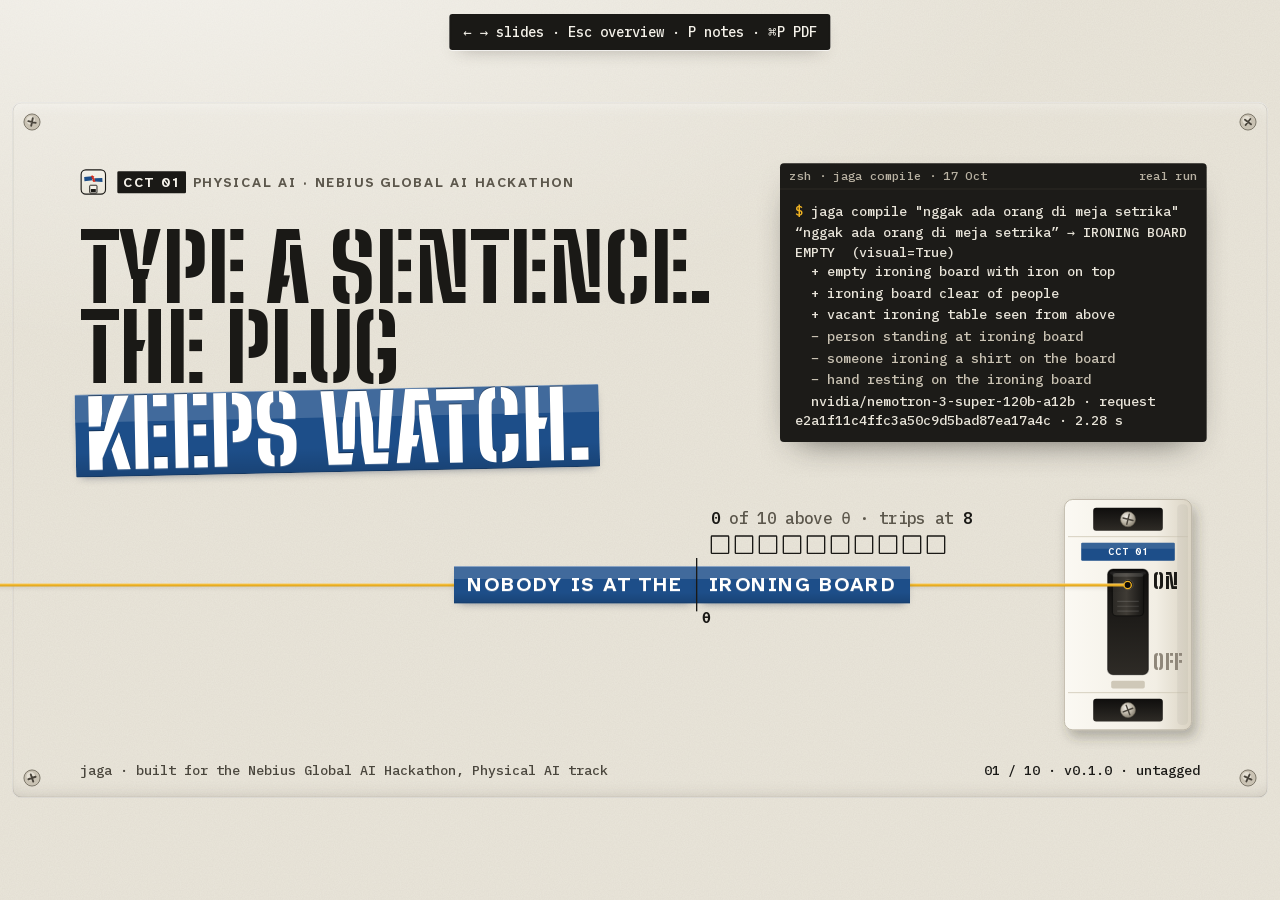
==== commit afa2df44: "Pages, round 1 of review: claims match the evidence, the hero fits every window, phones and projecto" ====
--- a/docs/pitch/index.html
+++ b/docs/pitch/index.html
@@ -3,16 +3,16 @@
 <head>
 <meta charset="utf-8">
 <meta name="viewport" content="width=device-width, initial-scale=1">
-<title>jaga — pitch deck</title>
-<meta name="description" content="jaga&#x27;s pitch deck: a typed sentence becomes a tripwire on a live camera, and a smart plug switches OFF.">
+<title>jaga · pitch deck</title>
+<meta name="description" content="jaga&#x27;s pitch deck: built to turn a typed sentence into a tripwire on a laptop camera, with a plug that only switches OFF.">
 <meta name="author" content="Edy Cu">
 <meta name="theme-color" content="#E9E5DA">
 <link rel="canonical" href="https://jaga.edycu.dev/pitch/">
 <link rel="icon" href="../assets/icon.svg" type="image/svg+xml">
 <meta property="og:type" content="website">
 <meta property="og:site_name" content="jaga">
-<meta property="og:title" content="jaga — the pitch deck">
-<meta property="og:description" content="Ten slides: a typed sentence becomes a tripwire on a laptop camera, and a smart plug switches OFF.">
+<meta property="og:title" content="jaga · the pitch deck">
+<meta property="og:description" content="Ten slides: jaga is built to turn a typed sentence into a tripwire, and a smart plug that only switches OFF.">
 <meta property="og:url" content="https://jaga.edycu.dev/pitch/">
 <meta property="og:image" content="https://jaga.edycu.dev/assets/page/og.png?v=27053512">
 <meta property="og:image:width" content="1200">
@@ -21,7 +21,7 @@
 <meta name="twitter:card" content="summary_large_image">
 <meta name="twitter:image" content="https://jaga.edycu.dev/assets/page/og.png?v=27053512">
 <!--
-  jaga — pitch deck, v0.0.0-dev. One file: a 1920 × 1080 stage scaled to the window; the enamel ground fills any aspect.
+  jaga pitch deck, v0.1.0 · untagged. One file: a 1920 × 1080 stage scaled to the window; the enamel ground fills any aspect.
   Keys: → / Space / PageDown next · ← / PageUp previous · Home / End · Esc overview · P presenter notes · C contrast debug.
   Touch: swipe left / right. Print: Cmd/Ctrl+P → Save as PDF → landscape (one slide per page).
   Images: assets/page/overlay-tripped.webp (QA render of the real overlay), assets/icon.svg. The QR encodes https://jaga.edycu.dev/.
@@ -64,14 +64,15 @@
   --font-data: "IBM Plex Mono", "IBM Plex Mono Fallback", "SF Mono", Menlo, ui-monospace, monospace;
   --hi: rgba(255, 255, 255, .62);
   --lo: rgba(60, 52, 40, .16);
-  --shadow: 0 1px 0 rgba(255,255,255,.7), 0 10px 26px -12px rgba(59, 53, 42, .42);
+  --shadow: 0 1px 0 rgba(255,255,255,.7), 0 8px 18px -10px rgba(59, 53, 42, .42);
   --ease-out: cubic-bezier(.16, 1, .3, 1);
   --pad: clamp(18px, 4vw, 64px);
   --maxw: 1240px;
 }
 
 * { box-sizing: border-box; }
-html { overflow-x: clip; -webkit-text-size-adjust: 100%; scroll-padding-top: 24px; }
+html { -webkit-text-size-adjust: 100%; scroll-padding-top: 128px; }
+.sr-only { position: absolute; width: 1px; height: 1px; padding: 0; margin: -1px; overflow: hidden; clip: rect(0 0 0 0); white-space: nowrap; border: 0; }
 body {
   margin: 0; color: var(--ink); background-color: var(--bg);
   background-image:
@@ -95,6 +96,7 @@
 img, svg { display: block; max-width: 100%; }
 .skip { position: absolute; left: -9999px; top: 8px; z-index: 50; background: var(--ink); color: var(--panel); padding: 10px 14px; }
 .skip:focus { left: 8px; }
+.skip:hover, .skip:focus { color: #fff; }
 .wrap { width: 100%; max-width: var(--maxw); margin: 0 auto; padding: 0 var(--pad); }
 
 /* ------------------------------------------------------------ stamped labels, tape, buttons */
@@ -109,7 +111,7 @@
 .h1 .tape { padding: 0 .12em .02em; margin-left: -.06em; transform: rotate(-1.2deg); }
 /* stamped state words: the body face in bold caps (the stencil face is kept for 28 px and up) */
 .stamp {
-  display: inline-block; font: 700 .76rem/1 var(--font-body); letter-spacing: .14em; text-transform: uppercase;
+  display: inline-block; font: 700 .8rem/1 var(--font-body); letter-spacing: .14em; text-transform: uppercase;
   padding: .45em .6em .4em; border: 2px solid currentColor; border-radius: 3px; white-space: nowrap;
 }
 .s-measured { color: var(--ink); }
@@ -130,7 +132,7 @@
 .btn-sm { min-height: 40px; font-size: .9rem; padding: 0 .9em; }
 
 /* ------------------------------------------------------------ the panel door (hero) */
-.door { position: relative; }
+.door { position: relative; overflow-x: clip; }
 .stage { position: relative; min-height: 100svh; padding: 14px; }
 .rim {
   position: absolute; inset: 14px; border-radius: 10px; pointer-events: none;
@@ -145,13 +147,15 @@
 .mark img { width: 34px; height: 34px; }
 .mark:hover { color: var(--ink); }
 nav.top .links { display: flex; gap: clamp(10px, 2vw, 26px); margin-right: auto; }
-nav.top .links a { font-weight: 700; font-size: .95rem; text-decoration: none; padding: 6px 2px; border-bottom: 2px solid transparent; transition: border-color .2s, color .2s; }
+nav.top .links a { font-weight: 700; font-size: .95rem; text-decoration: none; padding: 6px 2px; border-bottom: 2px solid transparent; transition: border-color .2s, color .2s; white-space: nowrap; }
 nav.top .links a:hover { border-color: var(--before); color: var(--before); }
-nav.top .btn { min-height: 42px; font-size: .95rem; }
+nav.top .ev { font-size: .82rem; color: var(--muted); white-space: nowrap; }
+@media (max-width: 1279px) { nav.top .ev { display: none; } }
+nav.top .btn { min-height: 42px; font-size: .95rem; white-space: nowrap; }
 
 .hero { position: relative; display: grid; grid-template-columns: repeat(12, minmax(0, 1fr)); column-gap: 24px; align-content: center;
   padding: 0 var(--pad); --bh: clamp(250px, min(46vh, 30vw), 430px); --bw: calc(var(--bh) * .6); --drop: calc(var(--bh) * .23); }
-.hero-top { grid-column: 1 / span 8; align-self: end; padding-top: clamp(16px, 3vh, 40px); }
+.hero-top { grid-column: 1 / span 8; align-self: end; padding-top: clamp(24px, 5vh, 64px); }
 .hero-bot { grid-column: 1 / span 6; align-self: start; padding-top: clamp(46px, 7.5vh, 76px); }
 .idplate { display: inline-flex; align-items: center; gap: 10px; margin: 0 0 clamp(12px, 2.2vh, 22px); font: 700 .8rem/1 var(--font-body); letter-spacing: .14em; text-transform: uppercase; }
 .idplate .tag { background: var(--ink); color: var(--panel); padding: 7px 9px 6px; border-radius: 2px; white-space: nowrap; }
@@ -165,29 +169,29 @@
 .proof ul { display: flex; flex-wrap: wrap; gap: 4px 0; margin: 0; padding: 0; list-style: none; }
 .proof li + li::before { content: "·"; margin: 0 .55em; color: var(--rule); }
 .cmd { display: inline-flex; align-items: center; gap: 8px; font: 500 .84rem/1 var(--font-data); background: var(--panel); border: 1px solid var(--rule); border-radius: 3px; padding: 7px 8px 7px 11px; color: var(--ink); }
-.cmd button { all: unset; cursor: pointer; display: inline-grid; place-items: center; width: 28px; height: 28px; border-radius: 3px; color: var(--muted); transition: background .2s, color .2s; }
+.cmd button { all: unset; cursor: pointer; display: inline-grid; place-items: center; width: 36px; height: 36px; border-radius: 3px; color: var(--muted); transition: background .2s, color .2s; }
 .cmd button:hover, .cmd button.ok { background: rgba(26,25,22,.08); color: var(--ink); }
 .cmd button:focus-visible { outline: 3px solid var(--before); outline-offset: 2px; }
 .cmd .ic { width: 16px; height: 16px; }
 
 /* the rig: the wire (two halves meeting at θ), the tape, the drawn dwell, and the breaker it is tied to */
-.rig { grid-column: 1 / -1; position: relative; height: 0; margin-top: clamp(30px, 5vh, 52px); --notch: 58%; }
+.rig { grid-column: 1 / -1; position: relative; height: 0; margin-top: clamp(30px, 5vh, 52px); --notch: 55%; }
 .brk-wrap { position: absolute; z-index: 1; right: calc(var(--pad) * .25); top: calc(var(--bh) * -.375); width: var(--bw); height: var(--bh); }
 .brk { width: 100%; height: 100%; overflow: visible; }
 .brk .tag-t { font: 700 15px/1 var(--font-body); letter-spacing: .14em; }
 .brk .stamp { font: 800 36px/1 var(--font-display); letter-spacing: .02em; border: 0; padding: 0; }
-.brk .st-on { fill: var(--ink); } .brk .st-off { fill: #A49C8B; }
+.brk .st-on { fill: var(--ink); } .brk .st-off { fill: #8F877A; }
 .brk .trip-win { fill: #CFC8B8; transition: fill .2s; }
 .brk .trip-t { font: 700 9px/1 var(--font-body); letter-spacing: .2em; fill: #fff; opacity: 0; }
 .brk .lever { transition: transform .26s cubic-bezier(.55, 0, .8, .4); }
 .door.is-off .brk .lever { transform: translateY(92px); }
-.door.is-off .brk .st-on { fill: #A49C8B; } .door.is-off .brk .st-off { fill: var(--ink); }
+.door.is-off .brk .st-on { fill: #8F877A; } .door.is-off .brk .st-off { fill: var(--ink); }
 .door.is-off .brk .trip-win { fill: var(--after); } .door.is-off .brk .trip-t { opacity: 1; }
 .flag { position: absolute; left: 50%; top: calc(100% + 14px); transform: translateX(-50%); display: grid; justify-items: center; gap: 8px; width: max-content; }
-.flag .stamp { font: 800 clamp(1.8rem, 2.6vw, 2.4rem)/1 var(--font-display); letter-spacing: .04em; color: var(--after); background: var(--panel); border-width: 3px; padding: .18em .45em .12em; opacity: 0; transform: scale(1.35) rotate(-6deg); transition: opacity .15s, transform .32s cubic-bezier(.2, 1.6, .4, 1); }
-.flag .ack { font-size: .86rem; color: var(--muted); opacity: 0; transition: opacity .4s .25s; }
-.door.is-stamped .flag .stamp { opacity: 1; transform: scale(1) rotate(-3deg); }
-.door.is-acked .flag .ack { opacity: 1; }
+.flag .stamp { font: 800 clamp(1.8rem, 2.6vw, 2.4rem)/1 var(--font-display); letter-spacing: .04em; color: var(--after); background: var(--panel); border-width: 3px; padding: .18em .45em .12em; opacity: 0; visibility: hidden; transform: scale(1.35) rotate(-6deg); transition: opacity .15s, transform .32s cubic-bezier(.2, 1.6, .4, 1), visibility 0s .32s; }
+.flag .ack { font-size: .86rem; color: var(--muted); opacity: 0; visibility: hidden; transition: opacity .4s .25s, visibility 0s .65s; }
+.door.is-stamped .flag .stamp { opacity: 1; visibility: visible; transform: scale(1) rotate(-3deg); transition: opacity .15s, transform .32s cubic-bezier(.2, 1.6, .4, 1), visibility 0s; }
+.door.is-acked .flag .ack { opacity: 1; visibility: visible; transition: opacity .4s .25s, visibility 0s; }
 .flag .btn { display: none; }
 .door:not(.is-pin) .flag .btn { display: inline-flex; }
 .door:not(.is-pin):not(.is-snap) .flag .stamp, .door:not(.is-pin):not(.is-snap) .flag .ack { display: none; }
@@ -206,7 +210,8 @@
 .seg-r .rtape { left: 0; padding-left: 10px; }
 .rtape .ch { display: inline-block; white-space: pre; }
 .notch { position: absolute; left: var(--notch); top: -30px; height: 60px; width: 0; border-left: 2px solid var(--ink); z-index: 3; }
-.notch b { position: absolute; left: 7px; top: 40px; font: 600 1rem/1 var(--font-data); }
+.notch b { position: absolute; left: 7px; top: 55px; font: 600 1rem/1 var(--font-data); white-space: nowrap; }
+.notch b small { font: 600 .72rem/1 var(--font-body); letter-spacing: .1em; text-transform: uppercase; color: var(--muted); margin-left: 3px; }
 .anno { position: absolute; left: calc(var(--notch) + 16px); bottom: 34px; display: grid; gap: 8px; max-width: calc(100% - var(--notch) - var(--bw) - 40px); }
 .drawn { margin: 0; font-size: .82rem; color: var(--muted); }
 .count { margin: 0; font: 500 .82rem/1.35 var(--font-data); color: var(--muted); }
@@ -215,26 +220,27 @@
 .cells li { width: 17px; height: 17px; border: 2px solid var(--ink); border-radius: 2px; background: transparent; transition: background-color .12s, transform .12s; flex: none; }
 .cells li.on { background: var(--before); border-color: var(--before); }
 .cells li.fire { background: var(--after); border-color: var(--after); transform: scale(1.12); }
-.hint { position: absolute; left: calc(var(--notch) + 16px); top: 34px; margin: 0; font-size: .86rem; color: var(--muted); transition: opacity .3s; }
+.hint { position: absolute; left: calc(var(--notch) + 16px); top: 40px; margin: 0; font: 700 .95rem/1.2 var(--font-body); color: var(--ink); background: var(--panel); border: 2px solid var(--ink); border-radius: 3px; padding: 7px 10px; box-shadow: var(--shadow); transition: opacity .3s; }
 .hint .ar { display: inline-block; animation: nudge 1.6s ease-in-out infinite; }
 @keyframes nudge { 50% { transform: translateY(4px) } }
 .door:not(.is-pin) .hint, .door.is-snap .hint { opacity: 0; }
 
 /* the door card: the three real tripwires, as on a panel's schedule card (tall screens only) */
-.dcard { display: none; position: absolute; z-index: 1; right: calc(var(--pad) * .25); bottom: calc(var(--bh) * .375 + 26px); width: min(430px, 34vw);
+.dcard { display: none; pointer-events: none; position: absolute; z-index: 1; right: calc(var(--pad) * .25); bottom: calc(var(--bh) * .375 + 26px); width: min(430px, 34vw);
   background: var(--panel); border: 1px solid var(--rule); border-radius: 4px; box-shadow: var(--shadow); padding: 10px 14px 6px; transform: rotate(.6deg); }
 .dcard::before, .dcard::after { content: ""; position: absolute; top: 8px; width: 7px; height: 7px; border-radius: 50%; background: radial-gradient(circle at 35% 35%, #fff, #A89F8E 70%); }
 .dcard::before { left: 8px; } .dcard::after { right: 8px; }
 .dcard .lab { display: block; text-align: center; padding-bottom: 6px; border-bottom: 2px solid var(--ink); }
 .dcard ol { margin: 0; padding: 0; list-style: none; }
-.dcard li { display: grid; grid-template-columns: 34px minmax(0, 1fr) auto; gap: 10px; align-items: center; padding: 6px 0; border-bottom: 1px solid var(--rule); font-size: .82rem; line-height: 1.25; }
+.dcard li { display: grid; grid-template-columns: 34px minmax(0, 1fr) auto; gap: 10px; align-items: center; padding: 6px 0; border-bottom: 1px solid var(--rule); font-size: .82rem; line-height: 1.35; }
 .dcard li:last-child { border-bottom: 0; }
 .dcard .n { font: 800 1.75rem/1 var(--font-display); }
 .dcard .w { color: var(--muted); font-size: .76rem; display: block; }
 .dcard .s { font: 700 .66rem/1 var(--font-body); letter-spacing: .12em; text-transform: uppercase; }
-.dcard .s .t { display: none; color: var(--after); }
+.dcard .s .t { display: none; color: #fff; background: var(--after); padding: 4px 6px 3px; border-radius: 2px; }
 .dcard .s .a { color: var(--before); } .dcard .s .u { color: var(--muted); }
-.door.is-stamped .dcard .s .t { display: inline; } .door.is-stamped .dcard .s .a { display: none; }
+.door.is-stamped .dcard .s .t { display: inline-block; } .door.is-stamped .dcard .s .a { display: none; }
+.dcard.is-hidden { display: none !important; }
 @media (min-width: 1100px) and (min-height: 800px) { .dcard { display: block; } }
 
 /* the snap: halves recoil, the ends fray red, the right half hangs from the dropped lever, the module clunks */
@@ -256,18 +262,18 @@
 /* load: the tape is printed letter by letter, the wire pulls taut, the headline settles (from visible defaults) */
 .js .door.is-load .h1 .ln { animation: rise .8s var(--ease-out) both; }
 .js .door.is-load .h1 .ln:nth-child(2) { animation-delay: .08s; } .js .door.is-load .h1 .ln:nth-child(3) { animation-delay: .16s; }
-.js .door.is-load .hero-bot, .js .door.is-load .idplate, .js .door.is-load .dcard, .js .door.is-load .anno { animation: fade .9s .35s var(--ease-out) both; }
+.js .door.is-load .dcard, .js .door.is-load .anno { animation: fade .9s .35s var(--ease-out) both; }
 .js .door.is-load .rtape .ch { animation: punch .16s steps(2, end) both; }
 .js .door.is-load .wire { animation: taut .9s .2s cubic-bezier(.2, 1.5, .35, 1) both; }
 .js .door.is-load .brk-wrap { animation: fade .8s .1s var(--ease-out) both; }
-@keyframes rise { from { transform: translateY(26px); opacity: 0 } }
+@keyframes rise { from { transform: translateY(26px) } }
 @keyframes fade { from { opacity: 0; transform: translateY(10px) } }
 @keyframes punch { from { opacity: 0; transform: translateY(-3px) scale(1.25) } }
 @keyframes taut { from { transform: translateY(14px) scaleY(1.6); opacity: .2 } }
 
 /* pinned scrub (large screens, set by JS): the door holds while the dwell runs */
-.door.is-pin { height: 210svh; }
-.door.is-pin .stage { position: sticky; top: 0; height: 100svh; overflow: hidden; }
+.door.is-pin { height: 180svh; }
+.door.is-pin .stage { position: sticky; top: 0; height: 100svh; overflow: clip; }
 
 /* ------------------------------------------------------------ sections */
 section { position: relative; }
@@ -275,7 +281,8 @@
 .sec + .sec { padding-top: 0; }
 .h2 { margin: 0 0 .35em; font: 800 clamp(2.3rem, 4.4vw, 3.9rem)/.95 var(--font-display); text-transform: uppercase; text-wrap: balance; letter-spacing: .005em; }
 .lede { margin: 0; max-width: 62ch; color: #2D2A25; }
-.src { display: inline-block; margin-top: 12px; font: 500 .8rem/1.45 var(--font-data); color: var(--muted); overflow-wrap: anywhere; }
+.src { display: inline-block; margin-top: 12px; font: 500 .84rem/1.45 var(--font-data); color: #4A463D; overflow-wrap: anywhere; }
+.src a { display: inline-block; padding: 6px 0; }
 .src a { color: var(--muted); }
 .src a:hover { color: var(--before); }
 
@@ -285,15 +292,19 @@
 .plate::before, .plate::after { content: ""; position: absolute; top: 10px; width: 7px; height: 7px; border-radius: 50%; background: radial-gradient(circle at 35% 35%, #fff, #A89F8E 70%); box-shadow: 0 1px 0 rgba(0,0,0,.15); }
 .plate::before { left: 10px; } .plate::after { right: 10px; }
 .plate .n { display: block; margin-top: 8px; font: 600 clamp(2.1rem, 3.6vw, 3.1rem)/1 var(--font-data); letter-spacing: -.02em; font-variant-numeric: tabular-nums; }
-.plate .n small { font-size: .5em; letter-spacing: 0; color: var(--muted); margin-left: .12em; }
+.plate .n small { font-size: .56em; letter-spacing: 0; color: var(--muted); margin-left: .12em; }
 .plate p { margin: 10px 0 0; font-size: .98rem; line-height: 1.45; flex: 1; }
 
 /* the overlay, shown at a size its text can be read; legend + terminal below */
 .shot { margin: 34px 0 0; }
 .shot .frame { position: relative; border: 2px solid var(--ink); border-radius: 6px; overflow: hidden; background: var(--panel); box-shadow: 0 26px 60px -30px rgba(59,53,42,.65); }
 .shot img { width: 100%; height: auto; }
-.shot figcaption { margin-top: 12px; font-size: .9rem; color: var(--muted); max-width: 80ch; }
-.qa { display: inline-block; font: 700 .72rem/1 var(--font-body); letter-spacing: .14em; text-transform: uppercase; color: var(--ink); border: 2px solid var(--ink); padding: 5px 6px 4px; margin-right: 6px; border-radius: 2px; background: var(--panel); }
+.shot figcaption { margin-top: 28px; font-size: .9rem; color: #4A463D; max-width: 80ch; }
+.shot .fi { position: relative; }
+.qaplate { position: absolute; right: 12px; top: 12px; font: 700 .8rem/1 var(--font-body); letter-spacing: .1em; text-transform: uppercase; color: var(--ink); background: var(--panel); border: 2px solid var(--ink); border-radius: 3px; padding: 7px 9px 6px; box-shadow: 0 6px 14px -8px rgba(0,0,0,.45); }
+.swipe { display: none; margin: 8px 0 0; font-size: .86rem; color: #4A463D; }
+.tsrc { margin-top: 28px; color: #4A463D; }
+.qa { display: inline-block; font: 700 .78rem/1 var(--font-body); letter-spacing: .14em; text-transform: uppercase; color: var(--ink); border: 2px solid var(--ink); padding: 5px 6px 4px; margin-right: 6px; border-radius: 2px; background: var(--panel); }
 .callout { position: absolute; width: 32px; height: 32px; margin: -16px 0 0 -16px; display: grid; place-items: center; border-radius: 50%; background: var(--ink); color: var(--panel); font: 600 .92rem/1 var(--font-data); box-shadow: 0 0 0 3px var(--panel), 0 6px 14px -6px rgba(0,0,0,.5); }
 .under { display: grid; grid-template-columns: minmax(0, 1fr) minmax(0, 1.15fr); gap: 30px; align-items: start; margin-top: 24px; }
 .legend { margin: 0; padding: 0; list-style: none; display: grid; gap: 10px; font-size: .95rem; }
@@ -306,6 +317,7 @@
 .term .bar button:focus-visible { outline: 3px solid #F0B323; outline-offset: 2px; }
 .term pre { margin: 0; padding: 16px 16px 18px; font: 500 .8rem/1.62 var(--font-data); white-space: pre-wrap; word-break: break-word; height: 30em; overflow: auto; }
 .term pre::-webkit-scrollbar-track { background: #1C1B18; } .term pre::-webkit-scrollbar-thumb { background: #4A463E; border-color: #1C1B18; }
+.term pre:focus-visible { outline: 3px solid #F0B323; outline-offset: -3px; }
 .term .ln { display: block; min-height: 1.62em; }
 .term .ln[hidden] { display: none; }
 .term .p { color: #F0B323; } .term .c { color: #9A9384; } .term .ok { color: #fff; font-weight: 600; } .term .neg { color: #C9C2B3; }
@@ -340,7 +352,7 @@
 .sched-head { display: flex; flex-wrap: wrap; align-items: end; justify-content: space-between; gap: 18px; padding: clamp(22px, 3vw, 34px) clamp(18px, 3vw, 34px) 18px; border-bottom: 2px solid var(--ink); }
 .sched-head .h2 { margin: 0; }
 .keys { display: flex; flex-wrap: wrap; gap: 8px; align-items: center; }
-.cols { position: sticky; top: 0; z-index: 3; display: grid; grid-template-columns: 70px minmax(0, 1.25fr) minmax(0, 1.45fr) 170px; gap: 16px; padding: 10px clamp(18px, 3vw, 34px); background: var(--panel); border-bottom: 1px solid var(--rule); }
+.cols { position: sticky; top: 0; z-index: 3; height: 38px; display: grid; grid-template-columns: 70px minmax(0, 1.25fr) minmax(0, 1.45fr) 170px; gap: 16px; align-items: center; padding: 0 clamp(18px, 3vw, 34px); background: var(--panel); border-bottom: 1px solid var(--rule); }
 .row { border-bottom: 1px solid var(--rule); }
 .row:last-child { border-bottom: 0; }
 .row-h { position: sticky; top: 38px; z-index: 2; display: grid; grid-template-columns: 70px minmax(0, 1.25fr) minmax(0, 1.45fr) 170px; gap: 16px; align-items: center; padding: 14px clamp(18px, 3vw, 34px); background: var(--panel); border-bottom: 1px dashed var(--rule); }
@@ -383,16 +395,18 @@
 .play { background: #FBF9F3; border: 2px solid var(--ink); border-radius: 4px; padding: 18px; }
 .play .opts { display: grid; grid-template-columns: auto 1fr; gap: 10px 14px; align-items: center; margin-bottom: 22px; font-size: .92rem; }
 .seg-ctl { display: inline-flex; justify-self: start; border: 2px solid var(--ink); border-radius: 3px; overflow: hidden; }
-.seg-ctl button { all: unset; cursor: pointer; padding: 8px 11px; font: 500 .84rem/1 var(--font-data); border-left: 1px solid var(--rule); transition: background .15s, color .15s; }
+.seg-ctl button { all: unset; cursor: pointer; padding: 12px 12px; font: 500 .84rem/1 var(--font-data); border-left: 1px solid var(--rule); transition: background .15s, color .15s; }
 .seg-ctl button:first-child { border-left: 0; }
 .seg-ctl button:hover { background: rgba(29,78,137,.1); }
 .seg-ctl button[aria-pressed="true"] { background: var(--ink); color: var(--panel); }
 .seg-ctl button:focus-visible { outline: 3px solid var(--before); outline-offset: -3px; }
+.seg-ctl button[aria-pressed="true"]:focus-visible { outline-color: var(--wire); }
 .wins { display: grid; grid-template-columns: repeat(12, minmax(0, 1fr)); gap: 6px; margin-top: 8px; }
-.wins button { all: unset; cursor: pointer; position: relative; aspect-ratio: 3 / 4; border: 2px solid var(--ink); border-radius: 3px; display: grid; place-items: end center; padding-bottom: 4px; font: 500 .68rem/1 var(--font-data); color: var(--muted); transition: background .12s, transform .12s, border-color .12s; }
+.wins button { all: unset; cursor: pointer; position: relative; aspect-ratio: 3 / 4; border: 2px solid var(--ink); border-radius: 3px; display: grid; place-items: end center; padding-bottom: 4px; font: 500 .76rem/1 var(--font-data); color: var(--muted); transition: background .12s, transform .12s, border-color .12s; }
 .wins button:hover { transform: translateY(-2px); border-color: var(--before); }
 .wins button[aria-pressed="true"] { background: var(--before); border-color: var(--before); color: #fff; }
 .wins button.fire { background: var(--after); border-color: var(--after); color: #fff; }
+.wins button[aria-pressed="true"]::after { content: "▲"; position: absolute; top: 5px; font-size: .62rem; line-height: 1; }
 .wins button.fire::before { content: "TRIP"; position: absolute; top: -19px; font: 700 .66rem/1 var(--font-body); letter-spacing: .12em; color: var(--after); }
 .wins button:focus-visible { outline: 3px solid var(--before); outline-offset: 2px; }
 .read { margin-top: 16px; display: flex; flex-wrap: wrap; gap: 6px 18px; align-items: baseline; font: 500 .86rem/1.4 var(--font-data); }
@@ -404,8 +418,10 @@
 
 /* 04 · act */
 .inv { margin: 0; padding: 0; list-style: none; display: grid; gap: 14px; }
-.inv li { display: grid; grid-template-columns: 54px 1fr; gap: 12px; align-items: baseline; }
-.inv b { font: 800 1.85rem/1 var(--font-display); }
+.inv li { display: grid; grid-template-columns: 54px minmax(0, 1fr); gap: 12px; align-items: baseline; }
+.inv b { font: 600 1.2rem/1 var(--font-data); }
+.row-b p.after { margin-top: 1em; }
+code { overflow-wrap: anywhere; }
 .shot.small { margin: 0; }
 .shot.small .frame { max-width: 460px; }
 
@@ -427,7 +443,7 @@
 /* honest by design: printed warning labels */
 .labels { display: grid; grid-template-columns: repeat(3, minmax(0, 1fr)); gap: 22px; margin-top: 30px; }
 .label { position: relative; margin: 0; background: #FBF9F3; border: 3px solid var(--ink); border-radius: 4px; padding: 0 0 18px; box-shadow: var(--shadow); }
-.label .lh { display: flex; align-items: center; gap: 10px; padding: 10px 16px; background: var(--ink); color: var(--panel); font: 700 .86rem/1.2 var(--font-body); letter-spacing: .14em; text-transform: uppercase; }
+.label .lh { display: flex; align-items: center; gap: 10px; padding: 10px 16px; background: var(--ink); color: var(--panel); font: 700 .86rem/1.35 var(--font-body); letter-spacing: .12em; text-transform: uppercase; }
 .label .lh svg { width: 20px; height: 20px; flex: none; }
 .label blockquote { margin: 16px 18px 0; font-size: 1.04rem; line-height: 1.5; }
 .label figcaption { margin: 12px 18px 0; font: 500 .78rem/1.3 var(--font-data); color: var(--muted); }
@@ -451,14 +467,48 @@
 .foot nav { display: flex; flex-wrap: wrap; gap: 10px; justify-content: flex-end; }
 .foot .fine { grid-column: 1 / -1; display: flex; flex-wrap: wrap; justify-content: space-between; gap: 8px 18px; padding-top: 18px; border-top: 1px solid var(--rule); font-size: .86rem; color: var(--muted); }
 
+
+/* ------------------------------------------------------------ round-1 additions */
+.status { margin: 14px 0 0; font-size: .9rem; color: #4A463D; max-width: 58ch; }
+.status b { color: var(--ink); }
+details.more { margin-top: .4em; }
+details.more summary { cursor: pointer; display: inline-flex; align-items: center; gap: 8px; font: 700 .86rem/1 var(--font-body); letter-spacing: .1em; text-transform: uppercase; color: var(--before); padding: 10px 0; list-style: none; }
+details.more summary::-webkit-details-marker { display: none; }
+details.more summary::before { content: "+"; display: inline-grid; place-items: center; width: 20px; height: 20px; border: 2px solid currentColor; border-radius: 2px; font: 600 .9rem/1 var(--font-data); transition: transform .2s var(--ease-out); }
+details.more[open] summary::before { transform: rotate(45deg); }
+details.more summary:hover { color: var(--ink); }
+details.more > div { padding-top: 4px; }
+
+/* the rating plate: one engraved plate, four fields */
+.rplate { position: relative; margin-top: 30px; background: linear-gradient(180deg, #F7F4EC, #EDE9DF); border: 2px solid var(--ink); border-radius: 6px; box-shadow: 0 1px 0 rgba(255,255,255,.7), 0 12px 24px -14px rgba(59,53,42,.5); }
+.rplate::before, .rplate::after { content: ""; position: absolute; top: 12px; width: 10px; height: 10px; border-radius: 50%; background: radial-gradient(circle at 35% 35%, #fff, #A89F8E 70%); box-shadow: 0 1px 0 rgba(0,0,0,.2); }
+.rplate::before { left: 12px; } .rplate::after { right: 12px; }
+.rp-head { display: flex; justify-content: space-between; gap: 12px; padding: 12px 34px 10px; border-bottom: 2px solid var(--ink); font: 700 .8rem/1 var(--font-body); letter-spacing: .16em; text-transform: uppercase; }
+.rp-head span:last-child { color: var(--muted); }
+.rp-grid { display: grid; grid-template-columns: repeat(4, minmax(0, 1fr)); }
+.rf { display: flex; flex-direction: column; padding: 22px 24px 18px; border-left: 1px solid var(--rule); }
+.rf:first-child { border-left: 0; }
+.rf .n { display: block; margin-top: 8px; font: 600 clamp(2.1rem, 3.6vw, 3.1rem)/1 var(--font-data); letter-spacing: -.02em; font-variant-numeric: tabular-nums; }
+.rf .n small { font-size: .56em; letter-spacing: 0; color: var(--muted); margin-left: .12em; }
+.rf p { margin: 10px 0 0; font-size: .98rem; line-height: 1.45; flex: 1; }
+
+@media (forced-colors: active) {
+  .wins button[aria-pressed="true"], .seg-ctl button[aria-pressed="true"] { forced-color-adjust: none; background: Highlight; color: HighlightText; border-color: Highlight; }
+  .wins button.fire { forced-color-adjust: none; background: Mark; color: MarkText; }
+  .cells li.on, .cells li.fire { forced-color-adjust: none; background: Highlight; }
+}
+@media (max-height: 500px) { .cols, .row-h { position: static; } }
+
 /* ------------------------------------------------------------ responsive */
 @media (max-width: 1099px) {
   .hero { --bh: clamp(200px, 30vw, 300px); }
   .hero-top { grid-column: 1 / -1; }
   .hero-bot { grid-column: 1 / span 6; padding-top: 70px; }
   .rig { --notch: 50%; margin-top: calc(var(--bh) * .375 + 40px); }
+  .sld-wide { display: none; } .sld-tall { display: block; max-width: 460px; margin: 0 auto; }
+  nav.top .links { gap: 14px; } nav.top .links a { font-size: .9rem; }
+  .rp-grid { grid-template-columns: repeat(2, minmax(0, 1fr)); } .rf:nth-child(3) { border-left: 0; } .rf:nth-child(n+3) { border-top: 1px solid var(--rule); }
   .brk .stamp { font: 700 32px/1 var(--font-body); }
-  .plates { grid-template-columns: repeat(2, minmax(0, 1fr)); }
   .under { grid-template-columns: minmax(0, 1fr); }
   .row-b { grid-template-columns: minmax(0, 1fr); padding-left: clamp(18px, 3vw, 34px); }
   .labels { grid-template-columns: minmax(0, 1fr); }
@@ -469,21 +519,24 @@
   .screw { width: 16px; height: 16px; } .screw.tl, .screw.bl { left: 16px; } .screw.tr, .screw.br { right: 16px; }
   .screw.tl, .screw.tr { top: 16px; } .screw.bl, .screw.br { bottom: 16px; }
   nav.top { padding: 18px 18px 0; } nav.top .links { display: none; } nav.top .btn span { display: none; } nav.top .btn { margin-left: auto; padding: 0 .8em; }
-  .hero { padding: 0 18px; --pad: 18px; --bh: 190px; column-gap: 0; }
+  .hero { padding: 0 18px; --pad: 18px; --bh: 150px; column-gap: 0; }
+  .hero-bot { display: contents; }
+  .hero-top { order: 1; } .ctas { order: 2; grid-column: 1 / -1; margin-top: 22px; } .rig { order: 3; } .sub { order: 4; grid-column: 1 / -1; margin-top: calc(var(--bh) * .625 + 150px); } .proof { order: 5; grid-column: 1 / -1; } .status { order: 6; grid-column: 1 / -1; }
   .h1 { font-size: clamp(2.7rem, 13.4vw, 4.2rem); }
   .hero-top { padding-top: 34px; }
-  .hero-bot { grid-column: 1 / -1; padding-top: calc(var(--bh) * .625 + 168px); }
-  .rig { --notch: 50%; margin-top: calc(var(--bh) * .375 + 64px); }
-  .rtape { height: 30px; top: -15px; font-size: .74rem; letter-spacing: .07em; padding: 0 7px; }
+  .rig { --notch: 37%; margin-top: calc(var(--bh) * .375 + 78px); }
+  .rtape { height: 28px; top: -14px; font-size: .66rem; letter-spacing: .05em; padding: 0 6px; }
   .seg-l .rtape { padding-right: 6px; } .seg-r .rtape { padding-left: 6px; }
-  .notch { top: -24px; height: 48px; } .notch b { top: 30px; }
-  .anno { left: 0; bottom: 30px; max-width: calc(100% - var(--bw) - 6px); }
+  .notch { top: -22px; height: 44px; } .notch b { top: 40px; } .notch b small { display: none; }
+  .anno { left: 0; bottom: 26px; max-width: calc(100% - var(--bw) - 6px); }
   .cells li { width: 13px; height: 13px; } .cells { gap: 4px; }
   .count { white-space: normal; }
   .brk .stamp { font: 700 34px/1 var(--font-body); }
   .flag { top: calc(100% + 8px); left: auto; right: 0; transform: none; justify-items: end; width: 70vw; text-align: right; } .flag .stamp { font-size: 1.8rem; } .flag .ack { font-size: .76rem; }
   .idplate { flex-wrap: wrap; row-gap: 8px; }
-  .plates { grid-template-columns: minmax(0, 1fr); }
+  .rp-grid { grid-template-columns: minmax(0, 1fr); } .rf { border-left: 0 !important; border-top: 1px solid var(--rule); } .rf:first-child { border-top: 0; }
+  .shot .frame { overflow-x: auto; } .shot .frame .fi { width: 820px; } .swipe { display: block; }
+  .row-h .stamp { white-space: normal; text-align: center; }
   .cols { display: none; }
   .row-h { top: 0; grid-template-columns: 52px minmax(0, 1fr) auto; row-gap: 6px; }
   .row-h .rating { grid-column: 2 / -1; grid-row: 2; }
@@ -493,7 +546,6 @@
   .speeds { grid-template-columns: minmax(0, 1fr); }
   .wins { grid-template-columns: repeat(6, minmax(0, 1fr)); row-gap: 26px; }
   .callout { width: 24px; height: 24px; margin: -12px 0 0 -12px; font-size: .74rem; }
-  .sld-wide { display: none; } .sld-tall { display: block; max-width: 420px; margin: 0 auto; }
   .foot { grid-template-columns: minmax(0, 1fr); } .foot nav { justify-content: flex-start; }
   .term pre { font-size: .74rem; height: 26em; }
   .proof ul { flex-direction: column; gap: 2px; } .proof li + li::before { content: none; }
@@ -513,7 +565,7 @@
 
 /* ------------------------------------------------------------ the deck: a 1920 × 1080 stage on the same enamel door */
 /* Press C to toggle contrast debug mode */
-html, body { height: 100%; }
+html, body { height: 100%; overscroll-behavior: none; }
 body.deck { margin: 0; overflow: hidden; background-color: var(--bg); }
 .viewport { position: fixed; inset: 0; overflow: hidden; }
 .dstage { position: absolute; left: 50%; top: 50%; width: 1920px; height: 1080px; transform: translate(-50%, -50%) scale(var(--s, 1)); font-size: 26px; line-height: 1.45; }
@@ -526,7 +578,7 @@
 .slide .screw { width: 28px; height: 28px; }
 .slide .screw.tl { left: 34px; top: 34px; } .slide .screw.tr { right: 34px; top: 34px; }
 .slide .screw.bl { left: 34px; bottom: 34px; } .slide .screw.br { right: 34px; bottom: 34px; }
-.sfoot { position: absolute; left: 120px; right: 120px; bottom: 54px; display: flex; justify-content: space-between; align-items: center; font: 500 18px/1 var(--font-data); color: var(--muted); border: 0; padding: 0; margin: 0; }
+.sfoot { position: absolute; left: 120px; right: 120px; bottom: 50px; display: flex; justify-content: space-between; align-items: center; font: 500 20px/1 var(--font-data); color: #4A463D; border: 0; padding: 0; margin: 0; }
 .sfoot .ver { color: var(--ink); }
 .sh { position: absolute; left: 120px; top: 104px; margin: 0; font: 800 112px/.9 var(--font-display); text-transform: uppercase; letter-spacing: .005em; max-width: 1680px; }
 .sh .tape { padding: 0 .12em .02em; transform: rotate(-1deg); }
@@ -546,20 +598,20 @@
 .drig .seg-r { right: calc(var(--bw) * .5); }
 .drig .brk-wrap { right: 0; }
 .drig .anno { bottom: 46px; left: calc(var(--notch) + 22px); gap: 10px; max-width: none; }
-.drig .drawn { font-size: 18px; } .drig .count { font-size: 18px; }
-.drig .cells li { width: 24px; height: 24px; } .drig .cells { gap: 7px; }
+.drig .drawn { font-size: 24px; } .drig .count { font-size: 24px; }
+.drig .cells li { width: 28px; height: 28px; } .drig .cells { gap: 8px; }
 .door.static .flag .stamp { opacity: 1; transform: scale(1) rotate(-3deg); transition: none; }
 .door.static .flag .ack { opacity: 1; transition: none; }
 
 /* 01 cover */
-.cover-h { position: absolute; left: 120px; top: 200px; margin: 0; font: 800 150px/.88 var(--font-display); text-transform: uppercase; }
+.cover-h { position: absolute; left: 120px; top: 206px; margin: 0; font: 800 138px/.88 var(--font-display); text-transform: uppercase; }
 .cover-h .ln { display: block; }
 .cover-h .tape { padding: 0 .1em .02em; margin-left: -.05em; transform: rotate(-1.2deg); }
 .s-cover .idplate { position: absolute; left: 120px; top: 118px; margin: 0; font-size: 20px; }
 .s-cover .drig { --notch: 46%; --bh: 360px; --bw: 216px; --drop: 82.8px; }
-.s-cover .term { position: absolute; right: 120px; top: 120px; width: 560px; }
-.s-cover .term pre { height: auto; font-size: 17px; line-height: 1.55; padding: 18px 20px; }
-.s-cover .term .bar { font-size: 15px; }
+.s-cover .term { position: absolute; right: 110px; top: 110px; width: 640px; }
+.s-cover .term pre { height: auto; font-size: 20px; line-height: 1.45; padding: 18px 22px; }
+.s-cover .term .bar { font-size: 18px; }
 .s-cover .idplate .s-icon { width: 40px; height: 40px; margin-right: 6px; }
 
 /* 02 hook */
@@ -587,31 +639,37 @@
 .vf i { position: absolute; width: 60px; height: 60px; border: 6px solid var(--ink); }
 .vf i:nth-child(1) { left: 0; top: 0; border-right: 0; border-bottom: 0; } .vf i:nth-child(2) { right: 0; top: 0; border-left: 0; border-bottom: 0; }
 .vf i:nth-child(3) { left: 0; bottom: 0; border-right: 0; border-top: 0; } .vf i:nth-child(4) { right: 0; bottom: 0; border-left: 0; border-top: 0; }
-.vf .vlab { position: absolute; left: 84px; top: 22px; font: 500 20px/1 var(--font-data); color: var(--muted); }
+.vf .vlab { position: absolute; left: 84px; top: 18px; font: 500 24px/1 var(--font-data); color: #4A463D; }
 .s-frozen .drig { top: 470px; --notch: 47%; }
 .s-frozen .quote { position: absolute; left: 120px; right: 440px; top: 742px; margin: 0; font: 800 60px/.98 var(--font-display); text-transform: uppercase; }
-.s-frozen .drawnlab { position: absolute; left: 204px; top: 160px; margin: 0; font-size: 20px; color: var(--muted); }
+.s-frozen .drawnlab { position: absolute; left: 204px; top: 160px; margin: 0; font-size: 26px; color: #4A463D; }
 
 /* 05 the wiring */
-.s-wire .sldbox { position: absolute; left: 120px; right: 120px; top: 236px; height: 712px; display: grid; place-items: center; }
-.s-wire .sld { width: 1378px; height: auto; }
+.s-wire .sldbox { position: absolute; left: 120px; right: 120px; top: 250px; height: 700px; display: grid; place-items: center; }
+.s-wire .sld { width: 1680px; height: auto; }
+.sld .dk-t { font: 700 28px var(--font-body); letter-spacing: .05em; fill: #1A1916; }
+.sld .dk-s { font: 400 24px var(--font-body); fill: #4A463D; }
+.sld .dk-k { font: 700 22px var(--font-body); letter-spacing: .14em; fill: #4A463D; }
+.sld .dk-red { fill: #D2281C; font-weight: 700; }
+.s-wire .sld .sl-l { font-size: 24px; stroke-width: 8px; }
+.s-wire .sld .sl-a { stroke-width: 2.6; }
 
 /* 06 the demo */
-.s-demo .shotbox { position: absolute; left: 120px; top: 238px; width: 1210px; }
+.s-demo .shotbox { position: absolute; left: 120px; top: 236px; width: 1300px; }
 .s-demo .shotbox .frame { position: relative; border: 3px solid var(--ink); border-radius: 8px; overflow: hidden; box-shadow: 0 30px 60px -30px rgba(59,53,42,.65); }
 .s-demo .shotbox img { width: 100%; height: auto; }
 .s-demo .callout { width: 54px; height: 54px; margin: -27px 0 0 -27px; font-size: 26px; box-shadow: 0 0 0 5px var(--panel), 0 8px 18px -6px rgba(0,0,0,.5); }
-.s-demo .legend { position: absolute; left: 1390px; right: 110px; top: 252px; gap: 26px; font-size: 27px; line-height: 1.3; }
+.s-demo .legend { position: absolute; left: 1470px; right: 100px; top: 252px; gap: 30px; font-size: 28px; line-height: 1.25; }
 .s-demo .legend b { width: 44px; height: 44px; font-size: 22px; }
-.s-demo .qacap { position: absolute; left: 120px; top: 896px; margin: 0; font-size: 22px; color: var(--muted); }
-.s-demo .qa { font-size: 16px; padding: 7px 9px 6px; }
+.s-demo .qacap { position: absolute; left: 120px; top: 908px; margin: 0; font-size: 26px; color: #4A463D; }
+.s-demo .qa { font-size: 20px; padding: 8px 10px 7px; }
 
 /* 07 the rule */
 .s-rule .inv { position: absolute; left: 120px; top: 360px; width: 780px; gap: 44px; }
 .s-rule .inv li { grid-template-columns: 110px 1fr; font-size: 40px; line-height: 1.3; }
 .s-rule .inv b { font-size: 68px; }
 .cellsbig { position: absolute; left: 980px; top: 380px; width: 820px; }
-.cellsbig ol { display: grid; grid-template-columns: repeat(12, 1fr); gap: 10px; margin: 0; padding: 0; list-style: none; }
+.cellsbig ol { display: grid; grid-template-columns: repeat(10, 1fr); gap: 12px; margin: 0; padding: 0; list-style: none; }
 .cellsbig li { aspect-ratio: 3 / 4; border: 4px solid var(--ink); border-radius: 5px; display: grid; place-items: end center; padding-bottom: 8px; font: 500 18px/1 var(--font-data); color: var(--muted); position: relative; }
 .cellsbig li.on { background: var(--before); border-color: var(--before); color: #fff; }
 .cellsbig li.fire { background: var(--after); border-color: var(--after); color: #fff; }
@@ -662,9 +720,10 @@
 .hint.gone { opacity: 0; pointer-events: none; }
 .rotate { display: none; position: fixed; left: 50%; bottom: 18px; transform: translateX(-50%); z-index: 6; margin: 0; font: 600 14px/1.3 var(--font-body); background: var(--ink); color: var(--panel); padding: 10px 14px; border-radius: 3px; text-align: center; width: max-content; max-width: 90vw; }
 @media (orientation: portrait) and (max-width: 700px) { .rotate { display: block; } .hint { display: none; } }
-.notes { display: none; position: fixed; left: 0; right: 0; bottom: 0; height: 20vh; z-index: 4; background: var(--ink); color: var(--panel); padding: 18px 28px; font-size: 19px; line-height: 1.5; overflow: auto; }
+.notes { display: none; position: fixed; left: 0; right: 0; bottom: 0; min-height: 20vh; max-height: 34vh; z-index: 4; background: var(--ink); color: var(--panel); padding: 16px 28px; font-size: clamp(14px, 2.2vh, 19px); line-height: 1.5; overflow: auto; }
+.notes:focus-visible { outline: 3px solid var(--wire); outline-offset: -3px; }
 .notes b { display: block; font: 600 14px/1 var(--font-data); color: var(--wire); margin-bottom: 10px; letter-spacing: .04em; }
-.presenter .notes { display: block; } .presenter .viewport { bottom: 20vh; }
+.presenter .notes { display: block; }
 .presenter { cursor: none; } .presenter.moved { cursor: auto; }
 .debug-contrast .contrast-check, .debug-contrast .slide.on :is(h1, h2, h3, p, li, span) { outline: 1px dashed var(--after); }
 body.overview { overflow: auto; }
@@ -673,6 +732,7 @@
 .overview .sframe { position: relative; width: 384px; height: 216px; overflow: hidden; cursor: pointer; pointer-events: auto; background: var(--bg); outline: 1.5px solid var(--rule); transition: outline-color .2s, transform .2s var(--ease-out); }
 .overview .sframe:hover { outline: 2px solid var(--ink); transform: translateY(-2px); }
 .overview .sframe.cur { outline: 3px solid var(--before); }
+.overview .sframe:focus-visible { outline: 4px solid var(--ink); outline-offset: 4px; }
 .overview .slide { opacity: 1; visibility: visible; width: 1920px; height: 1080px; transform: scale(.2); transform-origin: 0 0; transition: none; pointer-events: none; }
 .overview .navbtn, .overview .hint, .overview .rotate { display: none; }
 
@@ -687,18 +747,41 @@
   .navbtn, .hint, .notes, .speaker-notes, .rotate { display: none !important; }
 }
 
+/* 03 · the comparison as a ruled table */
+.cmp-t { position: absolute; left: 120px; right: 120px; top: 330px; width: calc(100% - 240px); border-collapse: collapse; font-size: 36px; }
+.cmp-t th, .cmp-t td { text-align: left; padding: 26px 20px; border-bottom: 2px solid var(--rule); vertical-align: middle; }
+.cmp-t thead th { font: 700 22px/1 var(--font-body); letter-spacing: .14em; text-transform: uppercase; color: #4A463D; border-bottom: 3px solid var(--ink); padding-top: 0; }
+.cmp-t tbody th { font: 700 34px/1.2 var(--font-body); white-space: nowrap; }
+.cmp-t .glyph { display: inline-block; width: 92px; vertical-align: middle; margin-right: 18px; }
+.cmp-t .glyph svg { width: 92px; height: auto; }
+.cmp-t tr.us th, .cmp-t tr.us td { background: var(--panel); }
+.cmp-t tr.us th { color: var(--before); }
+.cmp-t tr.us td:last-child { font-weight: 700; }
+
+/* 09 · the receipts as one ruled schedule */
+.rcp { position: absolute; left: 120px; right: 120px; top: 320px; width: calc(100% - 240px); border-collapse: collapse; background: var(--panel); border: 3px solid var(--ink); }
+.rcp th, .rcp td { text-align: left; padding: 30px 32px; border-bottom: 2px solid var(--rule); vertical-align: middle; }
+.rcp tr:last-child th, .rcp tr:last-child td { border-bottom: 0; }
+.rcp th { font: 700 24px/1.2 var(--font-body); letter-spacing: .12em; text-transform: uppercase; color: var(--before); width: 330px; }
+.rcp td.w { font: 800 60px/1 var(--font-display); text-transform: uppercase; letter-spacing: .01em; }
+.rcp td.r { font: 500 30px/1.35 var(--font-data); text-align: right; }
+
+.phone { display: none; position: fixed; left: 50%; top: 12px; transform: translateX(-50%); z-index: 7; margin: 0; width: max-content; max-width: 92vw; font: 600 14px/1.35 var(--font-body); background: var(--panel); color: var(--ink); border: 2px solid var(--ink); border-radius: 3px; padding: 9px 12px; text-align: center; }
+.phone a { color: var(--before); }
+@media (max-width: 900px) { .phone { display: block; } .hint { display: none; } }
+
 </style>
 <script>document.documentElement.classList.add("js");</script>
 </head>
 <body class="deck">
-<div class="viewport"><div class="dstage" id="dstage">
+<main class="viewport" id="main"><div class="dstage" id="dstage">
 
 <div class="sframe"><section class="slide s-cover" data-title="Cover" aria-label="Slide 1: cover">
  <div class="rim" aria-hidden="true"></div><svg class="screw tl" viewBox="0 0 22 22" aria-hidden="true"><circle cx="11" cy="11" r="9.5" fill="#C9C2B3" stroke="#6E685B"/><circle cx="9.5" cy="9" r="5" fill="#EFEBE1" opacity=".7"/><path d="M6.5 11h9M11 6.5v9" stroke="#4A453C" stroke-width="2.2" stroke-linecap="round" transform="rotate(12 11 11)"/></svg><svg class="screw tr" viewBox="0 0 22 22" aria-hidden="true"><circle cx="11" cy="11" r="9.5" fill="#C9C2B3" stroke="#6E685B"/><circle cx="9.5" cy="9" r="5" fill="#EFEBE1" opacity=".7"/><path d="M6.5 11h9M11 6.5v9" stroke="#4A453C" stroke-width="2.2" stroke-linecap="round" transform="rotate(38 11 11)"/></svg><svg class="screw bl" viewBox="0 0 22 22" aria-hidden="true"><circle cx="11" cy="11" r="9.5" fill="#C9C2B3" stroke="#6E685B"/><circle cx="9.5" cy="9" r="5" fill="#EFEBE1" opacity=".7"/><path d="M6.5 11h9M11 6.5v9" stroke="#4A453C" stroke-width="2.2" stroke-linecap="round" transform="rotate(71 11 11)"/></svg><svg class="screw br" viewBox="0 0 22 22" aria-hidden="true"><circle cx="11" cy="11" r="9.5" fill="#C9C2B3" stroke="#6E685B"/><circle cx="9.5" cy="9" r="5" fill="#EFEBE1" opacity=".7"/><path d="M6.5 11h9M11 6.5v9" stroke="#4A453C" stroke-width="2.2" stroke-linecap="round" transform="rotate(25 11 11)"/></svg>
  <p class="idplate"><img class="s-icon" src="../assets/icon.svg" alt="" width="40" height="40"><span class="tag">CCT 01</span><span class="t2">Physical AI · Nebius Global AI Hackathon</span></p>
  <h1 class="cover-h"><span class="ln">Type a sentence.</span><span class="ln">The plug</span><span class="ln"><span class="tape">keeps watch.</span></span></h1>
- <figure class="term"><div class="bar"><span>zsh · jaga compile · 17 Oct</span><span>real run</span></div><pre><span class="ln c"># ran 2026-10-17T08:11:10+0700 at commit 1355077</span><span class="ln"><span class="p">$ </span>jaga compile &quot;nggak ada orang di meja setrika&quot;</span><span class="ln">“nggak ada orang di meja setrika” → IRONING BOARD EMPTY  (visual=True)</span><span class="ln">  + empty ironing board with iron on top</span><span class="ln">  + ironing board clear of people</span><span class="ln">  + vacant ironing table seen from above</span><span class="ln neg">  − person standing at ironing board</span><span class="ln neg">  − someone ironing a shirt on the board</span><span class="ln neg">  − hand resting on the ironing board</span><span class="ln">  dwell 60 s → notify · cool-down 600 s · language id</span><span class="ln">  nvidia/nemotron-3-super-120b-a12b · request e2a1f11c4ffc3a50c9d5bad87ea17a4c · 2.28 s</span></pre></figure>
- <div class="drig door" style="top:742px"><div class="rig" aria-hidden="true"><div class="seg seg-l"><div class="wire"></div><span class="end"></span><span class="rtape tape">NOBODY IS AT THE</span></div><div class="seg seg-r"><div class="wire"></div><span class="end"></span><span class="rtape tape">IRONING BOARD</span></div><div class="notch"><b>θ</b></div><div class="anno"><p class="count"><b>0</b> of 12 windows above θ · trips at <b>10</b></p><ol class="cells"><li class=""></li><li class=""></li><li class=""></li><li class=""></li><li class=""></li><li class=""></li><li class=""></li><li class=""></li><li class=""></li><li class=""></li><li class=""></li><li class=""></li></ol></div><div class="brk-wrap"><svg class="brk" viewBox="0 0 240 400" role="img" aria-labelledby="da-t">
+ <figure class="term"><div class="bar"><span>zsh · jaga compile · 17 Oct</span><span>real run</span></div><pre><span class="ln"><span class="p">$ </span>jaga compile &quot;nggak ada orang di meja setrika&quot;</span><span class="ln">“nggak ada orang di meja setrika” → IRONING BOARD EMPTY  (visual=True)</span><span class="ln">  + empty ironing board with iron on top</span><span class="ln">  + ironing board clear of people</span><span class="ln">  + vacant ironing table seen from above</span><span class="ln neg">  − person standing at ironing board</span><span class="ln neg">  − someone ironing a shirt on the board</span><span class="ln neg">  − hand resting on the ironing board</span><span class="ln">  nvidia/nemotron-3-super-120b-a12b · request e2a1f11c4ffc3a50c9d5bad87ea17a4c · 2.28 s</span></pre></figure>
+ <div class="drig door" style="top:742px"><div class="rig" aria-hidden="true"><div class="seg seg-l"><div class="wire"></div><span class="end"></span><span class="rtape tape">NOBODY IS AT THE</span></div><div class="seg seg-r"><div class="wire"></div><span class="end"></span><span class="rtape tape">IRONING BOARD</span></div><div class="notch"><b>θ</b></div><div class="anno"><p class="count"><b>0</b> of 10 above θ · trips at <b>8</b></p><ol class="cells"><li class=""></li><li class=""></li><li class=""></li><li class=""></li><li class=""></li><li class=""></li><li class=""></li><li class=""></li><li class=""></li><li class=""></li></ol></div><div class="brk-wrap"><svg class="brk" viewBox="0 0 240 400" role="img" aria-labelledby="da-t">
 <title id="da-t">Breaker for circuit 01: lever up at ON; it drops to OFF on a trip</title>
 <defs>
  <linearGradient id="da-body" x1="0" x2="1"><stop offset="0" stop-color="#FBF9F3"/><stop offset=".72" stop-color="#F2EEE4"/><stop offset="1" stop-color="#DAD3C3"/></linearGradient>
@@ -736,8 +819,8 @@
 <rect class="trip-win" x="92" y="310" width="56" height="13" rx="3"/>
 <text x="120" y="320" text-anchor="middle" class="trip-t">TRIP</text>
 </svg><div class="flag"><span class="stamp">Tripped</span><span class="ack">OFF acknowledged by the plug</span></div></div></div></div>
- <footer class="sfoot"><span>jaga · built for the Nebius Global AI Hackathon, Physical AI track</span><span class="ver">01 / 10 · v0.0.0-dev</span></footer>
- <aside class="speaker-notes"><p>jaga is Indonesian for "keep watch". You type one sentence, a webcam on your laptop watches for it, and a cheap smart plug cuts the power when it comes true.</p><p>The terminal on the right is a real compile, captured on 17 October: an Indonesian sentence in, English captions back.</p></aside>
+ <footer class="sfoot"><span>jaga · built for the Nebius Global AI Hackathon, Physical AI track</span><span class="ver">01 / 10 · v0.1.0 · untagged</span></footer>
+ <aside class="speaker-notes"><p>jaga is Indonesian for "keep watch". It is built so that you type one sentence, a webcam on your laptop watches for it, and a cheap smart plug cuts the power when it comes true. So far it has run on recordings and fake plugs; the real hardware run is still to be recorded.</p><p>The terminal on the right is a real compile, captured on 17 October: an Indonesian sentence in, English captions back.</p></aside>
 </section></div>
 
 <div class="sframe"><section class="slide s-hook" data-title="Hook" aria-label="Slide 2: hook">
@@ -746,26 +829,29 @@
  <p class="sl"><span class="sc">A scenario:</span> Bu Sari leaves the iron on and runs to the warung. Her CCTV stays silent.</p>
  <div class="mdet" role="img" aria-label="What a motion detector reads in an empty room: motion none, alert none"><span class="lab-lg">A motion detector reads</span>
   <p class="read"><span>motion</span><span>none</span><span>alert</span><span>none</span></p><small>Nothing moves, so nothing fires.</small></div>
- <footer class="sfoot"><span>02 · the hook</span><span class="ver">02 / 10 · v0.0.0-dev</span></footer>
- <aside class="speaker-notes"><p>Bu Sari is a composite scenario, not a real person. The point is structural: the dangerous state — nobody at the board — is the one a motion camera cannot see.</p><p>Absence is the event. That is what jaga is built to watch.</p></aside>
+ <footer class="sfoot"><span>02 · the hook</span><span class="ver">02 / 10 · v0.1.0 · untagged</span></footer>
+ <aside class="speaker-notes"><p>Bu Sari is a composite scenario, not a real person. The point is structural: the dangerous state, nobody at the board, is the one a motion camera cannot see.</p><p>Absence is the event. That is what jaga is built to watch.</p></aside>
 </section></div>
 
 <div class="sframe"><section class="slide s-prob" data-title="Problem" aria-label="Slide 3: problem">
  <div class="rim" aria-hidden="true"></div><svg class="screw tl" viewBox="0 0 22 22" aria-hidden="true"><circle cx="11" cy="11" r="9.5" fill="#C9C2B3" stroke="#6E685B"/><circle cx="9.5" cy="9" r="5" fill="#EFEBE1" opacity=".7"/><path d="M6.5 11h9M11 6.5v9" stroke="#4A453C" stroke-width="2.2" stroke-linecap="round" transform="rotate(12 11 11)"/></svg><svg class="screw tr" viewBox="0 0 22 22" aria-hidden="true"><circle cx="11" cy="11" r="9.5" fill="#C9C2B3" stroke="#6E685B"/><circle cx="9.5" cy="9" r="5" fill="#EFEBE1" opacity=".7"/><path d="M6.5 11h9M11 6.5v9" stroke="#4A453C" stroke-width="2.2" stroke-linecap="round" transform="rotate(38 11 11)"/></svg><svg class="screw bl" viewBox="0 0 22 22" aria-hidden="true"><circle cx="11" cy="11" r="9.5" fill="#C9C2B3" stroke="#6E685B"/><circle cx="9.5" cy="9" r="5" fill="#EFEBE1" opacity=".7"/><path d="M6.5 11h9M11 6.5v9" stroke="#4A453C" stroke-width="2.2" stroke-linecap="round" transform="rotate(71 11 11)"/></svg><svg class="screw br" viewBox="0 0 22 22" aria-hidden="true"><circle cx="11" cy="11" r="9.5" fill="#C9C2B3" stroke="#6E685B"/><circle cx="9.5" cy="9" r="5" fill="#EFEBE1" opacity=".7"/><path d="M6.5 11h9M11 6.5v9" stroke="#4A453C" stroke-width="2.2" stroke-linecap="round" transform="rotate(25 11 11)"/></svg>
  <h2 class="sh">Motion is the wrong question.</h2>
- <div class="cmp">
-  <div><div class="glyph"><svg viewBox="0 0 160 120" fill="none" stroke="#1A1916" stroke-width="5" stroke-linejoin="round" aria-hidden="true"><path d="M20 30h86l20 20v30H20z"/><circle cx="58" cy="55" r="14"/><path d="M126 50l22-12v44l-22-12"/><path d="M40 80v26h40"/><path d="M118 22l-14 14M134 30l-14 14" stroke-dasharray="4 6" opacity=".45"/></svg></div><h3>Motion camera</h3><p>Silent: an empty room does not move.</p></div>
-  <div><div class="glyph"><svg viewBox="0 0 160 120" fill="none" stroke="#1A1916" stroke-width="5" aria-hidden="true"><rect x="34" y="10" width="92" height="100" rx="14"/><circle cx="80" cy="58" r="28"/><path d="M80 58V40M80 58l14 8" stroke-linecap="round"/><path d="M60 98h40"/></svg></div><h3>Plug countdown timer</h3><p>Cuts after T minutes — mid-ironing, or long after you left.</p></div>
-  <div class="us"><div class="glyph"><svg viewBox="0 0 160 120" aria-hidden="true"><rect x="96" y="8" width="52" height="104" rx="8" fill="#F5F2EA" stroke="#1A1916" stroke-width="4"/><rect x="110" y="30" width="24" height="50" rx="4" fill="#1A1916"/><rect x="0" y="50" width="104" height="6" rx="3" fill="#F0B323"/><rect x="8" y="40" width="70" height="26" fill="#1D4E89"/><path d="M84 46v20" stroke="#1A1916" stroke-width="3"/></svg></div><h3>jaga</h3><p>Cuts only when your sentence holds for the whole dwell.</p></div>
- </div>
- <footer class="sfoot"><span>03 · the problem</span><span class="ver">03 / 10 · v0.0.0-dev</span></footer>
- <aside class="speaker-notes"><p>The two cheap alternatives watch the wrong thing: one watches movement, the other watches the clock. Neither watches the state you care about.</p><p>Both are baselines in the pre-registered protocol — jaga will be compared with them under the same rule.</p></aside>
+ <table class="cmp-t">
+  <thead><tr><td></td><th scope="col">Watches</th><th scope="col">And so</th></tr></thead>
+  <tbody>
+   <tr><th scope="row"><span class="glyph"><svg viewBox="0 0 160 120" fill="none" stroke="#1A1916" stroke-width="5" stroke-linejoin="round" aria-hidden="true"><path d="M20 30h86l20 20v30H20z"/><circle cx="58" cy="55" r="14"/><path d="M126 50l22-12v44l-22-12"/><path d="M40 80v26h40"/><path d="M118 22l-14 14M134 30l-14 14" stroke-dasharray="4 6" opacity=".45"/></svg></span>Motion camera</th><td>movement</td><td>stays silent in an empty room</td></tr>
+   <tr><th scope="row"><span class="glyph"><svg viewBox="0 0 160 120" fill="none" stroke="#1A1916" stroke-width="5" aria-hidden="true"><rect x="34" y="10" width="92" height="100" rx="14"/><circle cx="80" cy="58" r="28"/><path d="M80 58V40M80 58l14 8" stroke-linecap="round"/><path d="M60 98h40"/></svg></span>Plug countdown timer</th><td>the clock</td><td>cuts at T minutes, ironing or not</td></tr>
+   <tr class="us"><th scope="row"><span class="glyph"><svg viewBox="0 0 160 120" aria-hidden="true"><rect x="96" y="8" width="52" height="104" rx="8" fill="#F5F2EA" stroke="#1A1916" stroke-width="4"/><rect x="110" y="30" width="24" height="50" rx="4" fill="#1A1916"/><rect x="0" y="50" width="104" height="6" rx="3" fill="#F0B323"/><rect x="8" y="40" width="70" height="26" fill="#1D4E89"/><path d="M84 46v20" stroke="#1A1916" stroke-width="3"/></svg></span>jaga</th><td>your sentence</td><td>cuts when most of the dwell matches it</td></tr>
+  </tbody>
+ </table>
+ <footer class="sfoot"><span>03 · the problem</span><span class="ver">03 / 10 · v0.1.0 · untagged</span></footer>
+ <aside class="speaker-notes"><p>The two cheap alternatives watch the wrong thing: one watches movement, the other watches the clock. Neither watches the state you care about.</p><p>A stillness timer (the motion camera's logic, turned around) and a plug countdown timer are both baselines in the pre-registered protocol, scored by the same rule as jaga.</p></aside>
 </section></div>
 
 <div class="sframe"><section class="slide s-frozen" data-title="The moment" aria-label="Slide 4: the frozen moment">
  <div class="rim" aria-hidden="true"></div><svg class="screw tl" viewBox="0 0 22 22" aria-hidden="true"><circle cx="11" cy="11" r="9.5" fill="#C9C2B3" stroke="#6E685B"/><circle cx="9.5" cy="9" r="5" fill="#EFEBE1" opacity=".7"/><path d="M6.5 11h9M11 6.5v9" stroke="#4A453C" stroke-width="2.2" stroke-linecap="round" transform="rotate(12 11 11)"/></svg><svg class="screw tr" viewBox="0 0 22 22" aria-hidden="true"><circle cx="11" cy="11" r="9.5" fill="#C9C2B3" stroke="#6E685B"/><circle cx="9.5" cy="9" r="5" fill="#EFEBE1" opacity=".7"/><path d="M6.5 11h9M11 6.5v9" stroke="#4A453C" stroke-width="2.2" stroke-linecap="round" transform="rotate(38 11 11)"/></svg><svg class="screw bl" viewBox="0 0 22 22" aria-hidden="true"><circle cx="11" cy="11" r="9.5" fill="#C9C2B3" stroke="#6E685B"/><circle cx="9.5" cy="9" r="5" fill="#EFEBE1" opacity=".7"/><path d="M6.5 11h9M11 6.5v9" stroke="#4A453C" stroke-width="2.2" stroke-linecap="round" transform="rotate(71 11 11)"/></svg><svg class="screw br" viewBox="0 0 22 22" aria-hidden="true"><circle cx="11" cy="11" r="9.5" fill="#C9C2B3" stroke="#6E685B"/><circle cx="9.5" cy="9" r="5" fill="#EFEBE1" opacity=".7"/><path d="M6.5 11h9M11 6.5v9" stroke="#4A453C" stroke-width="2.2" stroke-linecap="round" transform="rotate(25 11 11)"/></svg>
  <div class="vf" aria-hidden="true"><i></i><i></i><i></i><i></i><span class="vlab">camera · 1 frame a second</span></div>
- <div class="drig door replay is-snap is-off is-stamped is-acked static" style="top:440px"><div class="rig" aria-hidden="true"><div class="seg seg-l"><div class="wire"></div><span class="end"></span><span class="rtape tape">NOBODY IS AT THE</span></div><div class="seg seg-r"><div class="wire"></div><span class="end"></span><span class="rtape tape">IRONING BOARD</span></div><div class="notch"><b>θ</b></div><div class="anno"><p class="count"><b>10</b> of 12 windows above θ · trips at <b>10</b></p><ol class="cells"><li class="on"></li><li class="on"></li><li class="on"></li><li class="on"></li><li class="on"></li><li class="on"></li><li class="on"></li><li class="on"></li><li class="on"></li><li class="fire"></li><li class=""></li><li class=""></li></ol></div><div class="brk-wrap"><svg class="brk" viewBox="0 0 240 400" role="img" aria-labelledby="dt-t">
+ <div class="drig door replay is-snap is-off is-stamped is-acked static" style="top:440px"><div class="rig" aria-hidden="true"><div class="seg seg-l"><div class="wire"></div><span class="end"></span><span class="rtape tape">NOBODY IS AT THE</span></div><div class="seg seg-r"><div class="wire"></div><span class="end"></span><span class="rtape tape">IRONING BOARD</span></div><div class="notch"><b>θ</b></div><div class="anno"><p class="count"><b>8</b> of 10 above θ · trips at <b>8</b></p><ol class="cells"><li class="on"></li><li class="on"></li><li class="on"></li><li class="on"></li><li class="on"></li><li class="on"></li><li class="on"></li><li class="fire"></li><li class=""></li><li class=""></li></ol></div><div class="brk-wrap"><svg class="brk" viewBox="0 0 240 400" role="img" aria-labelledby="dt-t">
 <title id="dt-t">Breaker for circuit 01: lever up at ON; it drops to OFF on a trip</title>
 <defs>
  <linearGradient id="dt-body" x1="0" x2="1"><stop offset="0" stop-color="#FBF9F3"/><stop offset=".72" stop-color="#F2EEE4"/><stop offset="1" stop-color="#DAD3C3"/></linearGradient>
@@ -803,28 +889,28 @@
 <rect class="trip-win" x="92" y="310" width="56" height="13" rx="3"/>
 <text x="120" y="320" text-anchor="middle" class="trip-t">TRIP</text>
 </svg><div class="flag"><span class="stamp">Tripped</span><span class="ack">OFF acknowledged by the plug</span></div></div></div></div>
- <p class="drawnlab">The rule, drawn — not a recording.</p>
+ <p class="drawnlab">The rule, drawn. Not a recording.</p>
  <p class="quote">A typed sentence stretched across a live camera snaps — and the plug beneath it clicks to OFF.</p>
- <footer class="sfoot"><span>04 · the moment</span><span class="ver">04 / 10 · v0.0.0-dev</span></footer>
+ <footer class="sfoot"><span>04 · the moment</span><span class="ver">04 / 10 · v0.1.0 · untagged</span></footer>
  <aside class="speaker-notes"><p>This is the whole product in one picture. The sentence is a tripwire tied to the breaker's lever. When it holds for the dwell, the wire snaps and the lever drops.</p><p>A trip can only ever switch power off — never on.</p></aside>
 </section></div>
 
 <div class="sframe"><section class="slide s-wire" data-title="How it works" aria-label="Slide 5: how it works">
  <div class="rim" aria-hidden="true"></div><svg class="screw tl" viewBox="0 0 22 22" aria-hidden="true"><circle cx="11" cy="11" r="9.5" fill="#C9C2B3" stroke="#6E685B"/><circle cx="9.5" cy="9" r="5" fill="#EFEBE1" opacity=".7"/><path d="M6.5 11h9M11 6.5v9" stroke="#4A453C" stroke-width="2.2" stroke-linecap="round" transform="rotate(12 11 11)"/></svg><svg class="screw tr" viewBox="0 0 22 22" aria-hidden="true"><circle cx="11" cy="11" r="9.5" fill="#C9C2B3" stroke="#6E685B"/><circle cx="9.5" cy="9" r="5" fill="#EFEBE1" opacity=".7"/><path d="M6.5 11h9M11 6.5v9" stroke="#4A453C" stroke-width="2.2" stroke-linecap="round" transform="rotate(38 11 11)"/></svg><svg class="screw bl" viewBox="0 0 22 22" aria-hidden="true"><circle cx="11" cy="11" r="9.5" fill="#C9C2B3" stroke="#6E685B"/><circle cx="9.5" cy="9" r="5" fill="#EFEBE1" opacity=".7"/><path d="M6.5 11h9M11 6.5v9" stroke="#4A453C" stroke-width="2.2" stroke-linecap="round" transform="rotate(71 11 11)"/></svg><svg class="screw br" viewBox="0 0 22 22" aria-hidden="true"><circle cx="11" cy="11" r="9.5" fill="#C9C2B3" stroke="#6E685B"/><circle cx="9.5" cy="9" r="5" fill="#EFEBE1" opacity=".7"/><path d="M6.5 11h9M11 6.5v9" stroke="#4A453C" stroke-width="2.2" stroke-linecap="round" transform="rotate(25 11 11)"/></svg>
  <h2 class="sh">One sentence, wired to a plug.</h2>
- <div class="sldbox"><svg class="sld" viewBox="0 0 1200 620" role="img" aria-label="jaga&#x27;s one flow as an electrician&#x27;s single-line diagram"><defs><marker id="sl-head-w" viewBox="0 0 10 10" refX="9" refY="5" markerWidth="7" markerHeight="7" orient="auto-start-reverse"><path d="M0 0L10 5L0 10z" fill="#1A1916"/></marker></defs><rect x="20" y="16" width="1160" height="112" rx="10" class="sl-zone"/><text x="40" y="44" class="sl-k">NEBIUS AI CLOUD</text><rect x="20" y="168" width="850" height="432" rx="10" class="sl-bound"/><text x="40" y="588" class="sl-k">THE LAPTOP · the overlay listens on 127.0.0.1 only</text><g class="sl-cloud"><rect x="260" y="36" width="300" height="78" rx="4" class="sl-box"/><text x="274" y="62" class="sl-t">NEMOTRON 3 SUPER</text><text x="274" y="83" class="sl-s">Token Factory · JSON schema</text><text x="274" y="101" class="sl-c">nemotron-3-super-120b-a12b</text></g><g class="sl-cloud"><rect x="640" y="36" width="220" height="78" rx="4" class="sl-box"/><text x="654" y="62" class="sl-t">OBJECT STORAGE</text><text x="654" y="83" class="sl-s">two presigned URLs</text><text x="654" y="101" class="sl-c">jaga-calib · eu-west1</text></g><g class="sl-cloud"><rect x="930" y="36" width="230" height="78" rx="4" class="sl-box"/><text x="944" y="62" class="sl-t">SERVERLESS JOB</text><text x="944" y="83" class="sl-s">fits θ, recall ≥ 0.9</text><text x="944" y="101" class="sl-c">cpu-d3 · 4vcpu-16gb</text></g><g class="sl-node"><rect x="44" y="214" width="200" height="78" rx="4" class="sl-box"/><text x="58" y="240" class="sl-t">YOUR SENTENCE</text><text x="58" y="261" class="sl-s">typed in the overlay</text><text x="58" y="279" class="sl-c">plain text</text></g><g class="sl-node"><rect x="310" y="214" width="250" height="78" rx="4" class="sl-box"/><text x="324" y="240" class="sl-t">CAPTIONS + NEGATIVES</text><text x="324" y="261" class="sl-s">text vectors, same space</text><text x="324" y="279" class="sl-c">3–5 + 3–6 · 256-d</text></g><g class="sl-node"><rect x="44" y="346" width="150" height="78" rx="4" class="sl-box"/><text x="58" y="372" class="sl-t">CAMERA</text><text x="58" y="393" class="sl-s">webcam, 1 frame/s</text><text x="58" y="411" class="sl-c">OpenCV</text></g><g class="sl-node"><rect x="226" y="346" width="190" height="78" rx="4" class="sl-box"/><text x="240" y="372" class="sl-t">COSMOS-EMBED1</text><text x="240" y="393" class="sl-s">last 8 frames → 1 vector</text><text x="240" y="411" class="sl-c">224p · fp32 · MPS</text></g><g class="sl-node"><rect x="448" y="346" width="160" height="78" rx="4" class="sl-box"/><text x="462" y="372" class="sl-t">MARGIN</text><text x="462" y="393" class="sl-s">best + minus best −</text><text x="462" y="411" class="sl-c">cosine</text></g><g class="sl-node"><rect x="640" y="346" width="200" height="78" rx="4" class="sl-box"/><text x="654" y="372" class="sl-t">THE RULE</text><text x="654" y="393" class="sl-s">k of n over the dwell</text><text x="654" y="411" class="sl-c">k = ⌈0.8 n⌉ · ≥ 2</text></g><g class="sl-stop"><rect x="44" y="490" width="372" height="74" rx="4" class="sl-box"/><text x="58" y="518" class="sl-t">VIDEO FRAMES STAY HERE</text><text x="58" y="541" class="sl-s">frames, window vectors, thumbnails</text></g><g class="sl-node"><rect x="930" y="346" width="130" height="78" rx="4" class="sl-box"/><text x="944" y="372" class="sl-t">BREAKER</text><text x="944" y="393" class="sl-s">OFF or notify</text><text x="944" y="411" class="sl-c">I1 · I2 · I3</text></g><path d="M144 214 L144 75 L260 75" class="sl-a" marker-end="url(#sl-head-w)"/><text x="152" y="150" class="sl-l" text-anchor="start">the sentence, as text</text><path d="M435 114 L435 214" class="sl-a" marker-end="url(#sl-head-w)"/><text x="443" y="150" class="sl-l" text-anchor="start">captions back</text><path d="M435 292 L435 318 L528 318 L528 346" class="sl-a" marker-end="url(#sl-head-w)"/><path d="M194 385 L226 385" class="sl-a" marker-end="url(#sl-head-w)"/><path d="M416 385 L448 385" class="sl-a" marker-end="url(#sl-head-w)"/><path d="M608 385 L640 385" class="sl-a" marker-end="url(#sl-head-w)"/><path d="M705 346 L705 114" class="sl-a" marker-end="url(#sl-head-w)"/><text x="697" y="252" class="sl-l" text-anchor="end">labelled margins</text><path d="M800 114 L800 346" class="sl-a" marker-end="url(#sl-head-w)"/><text x="808" y="252" class="sl-l" text-anchor="start">θ back</text><path d="M860 64 L930 64" class="sl-a" marker-end="url(#sl-head-w)"/><text x="895" y="56" class="sl-l" text-anchor="middle">input</text><path d="M930 92 L860 92" class="sl-a" marker-end="url(#sl-head-w)"/><text x="895" y="108" class="sl-l" text-anchor="middle">result</text><path d="M840 385 L930 385" class="sl-a" marker-end="url(#sl-head-w)"/><text x="900" y="372" class="sl-l" text-anchor="middle">trip</text><g class="sl-x"><path d="M416 527 H858" class="sl-xl"/><path d="M862 519l16 16m0-16l-16 16"/></g><path d="M1060 385 H1076" class="sl-pw"/><g class="sl-sym"><circle cx="1076" cy="385" r="3" class="sl-dot"/><path d="M1076 385 L1106 370" class="sl-blade"/><path d="M1108 379l7 7m0-7l-7 7"/></g><path d="M1114 385 H1150 V424" class="sl-pw"/><g class="sl-sym"><path d="M1134 436 A16 16 0 0 0 1166 436"/><path d="M1150 452 V470"/></g><text x="1128" y="446" text-anchor="end" class="sl-k2">WI‑FI PLUG</text><text x="1128" y="465" text-anchor="end" class="sl-s2">home network</text><g class="sl-sym"><circle cx="1150" cy="506" r="18"/><path d="M1137.4 493.4L1162.6 518.6M1162.6 493.4L1137.4 518.6"/></g><text x="1150" y="550" text-anchor="middle" class="sl-s2">iron · lamp</text></svg></div>
- <footer class="sfoot"><span>05 · the wiring</span><span class="ver">05 / 10 · v0.0.0-dev</span></footer>
- <aside class="speaker-notes"><p>Nemotron 3 Super on Token Factory turns the sentence into captions and hard negatives. Cosmos-Embed1 embeds the last eight frames on the laptop. Code — not the model — decides.</p><p>Only text and numbers cross the dashed line. Video frames never do.</p></aside>
+ <div class="sldbox"><svg class="sld" viewBox="0 0 1600 660" role="img" aria-label="jaga&#x27;s one flow, simplified for a slide"><defs><marker id="sl-head-d" viewBox="0 0 10 10" refX="9" refY="5" markerWidth="7" markerHeight="7" orient="auto-start-reverse"><path d="M0 0L10 5L0 10z" fill="#1A1916"/></marker></defs><rect x="20" y="14" width="1560" height="150" rx="12" class="sl-zone"/><text x="44" y="52" class="dk-k">NEBIUS AI CLOUD</text><rect x="20" y="214" width="1250" height="430" rx="12" class="sl-bound"/><text x="44" y="628" class="dk-k">THE LAPTOP · 127.0.0.1 only</text><g class="sl-cloud"><rect x="330" y="40" width="400" height="108" rx="6" class="sl-box"/><text x="352" y="84" class="dk-t">NEMOTRON 3 SUPER</text><text x="352" y="122" class="dk-s">Token Factory</text></g><g class="sl-cloud"><rect x="860" y="40" width="330" height="108" rx="6" class="sl-box"/><text x="882" y="84" class="dk-t">OBJECT STORAGE</text><text x="882" y="122" class="dk-s">presigned URLs</text></g><g class="sl-cloud"><rect x="1250" y="40" width="310" height="108" rx="6" class="sl-box"/><text x="1272" y="84" class="dk-t">SERVERLESS JOB</text><text x="1272" y="122" class="dk-s">fits θ</text></g><g class="sl-node"><rect x="44" y="250" width="250" height="108" rx="6" class="sl-box"/><text x="66" y="294" class="dk-t">SENTENCE</text><text x="66" y="332" class="dk-s">typed</text></g><g class="sl-node"><rect x="44" y="410" width="250" height="108" rx="6" class="sl-box"/><text x="66" y="454" class="dk-t">CAMERA</text><text x="66" y="492" class="dk-s">1 frame/s</text></g><g class="sl-node"><rect x="350" y="410" width="330" height="108" rx="6" class="sl-box"/><text x="372" y="454" class="dk-t">COSMOS-EMBED1</text><text x="372" y="492" class="dk-s">on the laptop</text></g><g class="sl-node"><rect x="740" y="410" width="380" height="108" rx="6" class="sl-box"/><text x="762" y="454" class="dk-t">THE RULE</text><text x="762" y="492" class="dk-s">margin vs θ, k of n</text></g><g class="sl-node"><rect x="1300" y="410" width="260" height="108" rx="6" class="sl-box"/><text x="1322" y="454" class="dk-t">BREAKER</text><text x="1322" y="492" class="dk-s">OFF or notify</text></g><path d="M169 250 L169 94 L330 94" class="sl-a" marker-end="url(#sl-head-d)"/><text x="178" y="200" class="sl-l" text-anchor="start">text</text><path d="M530 148 L530 330 L930 330 L930 410" class="sl-a" marker-end="url(#sl-head-d)"/><text x="548" y="300" class="sl-l" text-anchor="start">captions</text><path d="M294 464 L350 464" class="sl-a" marker-end="url(#sl-head-d)"/><path d="M680 464 L740 464" class="sl-a" marker-end="url(#sl-head-d)"/><path d="M1000 410 L1000 148" class="sl-a" marker-end="url(#sl-head-d)"/><text x="1012" y="280" class="sl-l" text-anchor="start">margins</text><path d="M1090 148 L1090 410" class="sl-a" marker-end="url(#sl-head-d)"/><text x="1102" y="360" class="sl-l" text-anchor="start">θ</text><path d="M1190 94 L1250 94" class="sl-a" marker-end="url(#sl-head-d)" marker-start="url(#sl-head-d)"/><path d="M1120 464 L1300 464" class="sl-a" marker-end="url(#sl-head-d)"/><text x="1210" y="450" class="sl-l" text-anchor="middle">trip</text><g class="sl-x"><path d="M169 518 V592 H1258" class="sl-xl"/><path d="M1252 584l16 16m0-16l-16 16"/></g><text x="200" y="584" class="dk-s dk-red">video frames stay here</text><path d="M1430 518 V560" class="sl-pw"/><g class="sl-sym"><circle cx="1430" cy="590" r="24"/><path d="M1413.2 573.2L1446.8 606.8M1446.8 573.2L1413.2 606.8"/></g></svg></div>
+ <footer class="sfoot"><span>05 · the wiring</span><span class="ver">05 / 10 · v0.1.0 · untagged</span></footer>
+ <aside class="speaker-notes"><p>Nemotron 3 Super on Token Factory turns the sentence into captions and hard negatives. Cosmos-Embed1 embeds the last eight frames on the laptop. Code decides, not the model.</p><p>Only text and numbers cross the dashed line. Video frames never do.</p></aside>
 </section></div>
 
 <div class="sframe"><section class="slide s-demo" data-title="The overlay" aria-label="Slide 6: the overlay">
  <div class="rim" aria-hidden="true"></div><svg class="screw tl" viewBox="0 0 22 22" aria-hidden="true"><circle cx="11" cy="11" r="9.5" fill="#C9C2B3" stroke="#6E685B"/><circle cx="9.5" cy="9" r="5" fill="#EFEBE1" opacity=".7"/><path d="M6.5 11h9M11 6.5v9" stroke="#4A453C" stroke-width="2.2" stroke-linecap="round" transform="rotate(12 11 11)"/></svg><svg class="screw tr" viewBox="0 0 22 22" aria-hidden="true"><circle cx="11" cy="11" r="9.5" fill="#C9C2B3" stroke="#6E685B"/><circle cx="9.5" cy="9" r="5" fill="#EFEBE1" opacity=".7"/><path d="M6.5 11h9M11 6.5v9" stroke="#4A453C" stroke-width="2.2" stroke-linecap="round" transform="rotate(38 11 11)"/></svg><svg class="screw bl" viewBox="0 0 22 22" aria-hidden="true"><circle cx="11" cy="11" r="9.5" fill="#C9C2B3" stroke="#6E685B"/><circle cx="9.5" cy="9" r="5" fill="#EFEBE1" opacity=".7"/><path d="M6.5 11h9M11 6.5v9" stroke="#4A453C" stroke-width="2.2" stroke-linecap="round" transform="rotate(71 11 11)"/></svg><svg class="screw br" viewBox="0 0 22 22" aria-hidden="true"><circle cx="11" cy="11" r="9.5" fill="#C9C2B3" stroke="#6E685B"/><circle cx="9.5" cy="9" r="5" fill="#EFEBE1" opacity=".7"/><path d="M6.5 11h9M11 6.5v9" stroke="#4A453C" stroke-width="2.2" stroke-linecap="round" transform="rotate(25 11 11)"/></svg>
  <h2 class="sh">The overlay, tripped.</h2>
- <div class="shotbox"><div class="frame"><img src="../assets/page/overlay-tripped.webp" width="1600" height="837" alt="jaga's overlay, tripped: the label-tape sentence snapped across a test card, the dwell full, the breaker at OFF with a red TRIPPED flag"><span class="callout" style="left:41.2%;top:23.5%" aria-hidden="true">1</span><span class="callout" style="left:20.0%;top:58.5%" aria-hidden="true">2</span><span class="callout" style="left:85.0%;top:26.0%" aria-hidden="true">3</span><span class="callout" style="left:65.5%;top:84.3%" aria-hidden="true">4</span></div></div>
- <ol class="legend"><li><b>1</b><span>Tape snapped at θ</span></li><li><b>2</b><span>Dwell held: 30 s demo</span></li><li><b>3</b><span>Breaker OFF, acknowledged</span></li><li><b>4</b><span>Schedule row: tripped</span></li></ol>
- <p class="qacap"><span class="qa">QA render</span> scripted windows, a fake plug, a test card — not a camera</p>
- <footer class="sfoot"><span>06 · the overlay</span><span class="ver">06 / 10 · v0.0.0-dev</span></footer>
- <aside class="speaker-notes"><p>This is the real overlay the laptop serves on 127.0.0.1, rendered by our QA harness: scripted windows, a fake plug, a test card. It is labelled as a QA render everywhere.</p><p>The hardware run is filmed separately; this slide shows only what the software renders.</p></aside>
+ <div class="shotbox"><div class="frame"><img src="../assets/page/overlay-deck.webp" width="1540" height="760" alt="jaga's overlay, tripped: the label-tape sentence snapped across a test card, the dwell full, the breaker at OFF with a red TRIPPED flag"><span class="callout" style="left:26.7%;top:23.0%" aria-hidden="true">1</span><span class="callout" style="left:11.5%;top:76.5%" aria-hidden="true">2</span><span class="callout" style="left:81.3%;top:34.3%" aria-hidden="true">3</span><span class="callout" style="left:59.6%;top:47.5%" aria-hidden="true">4</span></div></div>
+ <ol class="legend"><li><b>1</b><span>Tape snapped at θ</span></li><li><b>2</b><span>Dwell held: 30 s demo</span></li><li><b>3</b><span>Breaker OFF, acknowledged</span></li><li><b>4</b><span>Trace past θ</span></li></ol>
+ <p class="qacap"><span class="qa">QA render</span> scripted windows, a fake plug, a test card instead of a camera</p>
+ <footer class="sfoot"><span>06 · the overlay</span><span class="ver">06 / 10 · v0.1.0 · untagged</span></footer>
+ <aside class="speaker-notes"><p>This is the real overlay the laptop serves on 127.0.0.1, rendered by our QA harness: scripted windows, a fake plug, a test card. It is labelled as a QA render on the slide and in the picture.</p><p>The hardware run has not been recorded yet; this slide shows only what the software renders.</p></aside>
 </section></div>
 
 <div class="sframe"><section class="slide s-rule" data-title="The rule" aria-label="Slide 7: the rule">
@@ -835,11 +921,11 @@
   <li><b>I2</b><span>Never fewer than two windows.</span></li>
   <li><b>I3</b><span>OFF shows only once the plug acknowledges.</span></li>
  </ul>
- <div class="cellsbig" role="img" aria-label="Twelve windows all above θ; with k = 10 of n = 12 the rule trips at window 10"><ol><li class="on">1</li><li class="on">2</li><li class="on">3</li><li class="on">4</li><li class="on">5</li><li class="on">6</li><li class="on">7</li><li class="on">8</li><li class="on">9</li><li class="fire">10</li><li class="">11</li><li class="">12</li></ol>
-  <p class="kn">k = 10 of n = 12</p>
+ <div class="cellsbig" role="img" aria-label="Ten windows all above θ; with k = 8 of n = 10 the rule trips at window 8"><ol><li class="on">1</li><li class="on">2</li><li class="on">3</li><li class="on">4</li><li class="on">5</li><li class="on">6</li><li class="on">7</li><li class="fire">8</li><li class="">9</li><li class="">10</li></ol>
+  <p class="kn">k = 8 of n = 10</p>
   <p class="big">49,152<small> patterns</small></p><p class="cap">all match an independent oracle</p></div>
- <footer class="sfoot"><span>07 · the rule</span><span class="ver">07 / 10 · v0.0.0-dev</span></footer>
- <aside class="speaker-notes"><p>Twelve windows, all above θ: k = ⌈0.8 × 12⌉ = 10, so it trips on the tenth. The decision rule is small enough to check exhaustively: every pattern of twelve windows, at four strides and three dwells, against a separate implementation.</p><p>One stray window can never cut the power.</p></aside>
+ <footer class="sfoot"><span>07 · the rule</span><span class="ver">07 / 10 · v0.1.0 · untagged</span></footer>
+ <aside class="speaker-notes"><p>Ten windows, all above θ: k = ⌈0.8 × 10⌉ = 8, so it trips on the eighth. The decision rule is small enough to check exhaustively: every pattern of twelve windows, at four strides and three dwells, against a separate implementation.</p><p>One stray window can never cut the power.</p></aside>
 </section></div>
 
 <div class="sframe"><section class="slide s-sched" data-title="Measured and pending" aria-label="Slide 8: measured and pending">
@@ -847,38 +933,41 @@
  <h2 class="sh">Measured, and still pending.</h2>
  <div class="sheetcard"><ul class="sheet"><li><span class="t">Cosmos, laptop GPU</span><span class="v">p50 1.24 s</span><span class="stamp s-measured">Measured</span></li><li><span class="t">Rule, all patterns</span><span class="v">49,152 / 49,152</span><span class="stamp s-tested">Tested</span></li><li><span class="t">Clips · Soak B · outside people</span><span class="v"></span><span class="stamp s-pending">Pending</span></li></ul></div>
  <p class="target">Target, set first: under half the timer's cuts; ≥ 0.8 of exits.</p>
- <footer class="sfoot"><span>08 · the schedule of test results</span><span class="ver">08 / 10 · v0.0.0-dev</span></footer>
+ <footer class="sfoot"><span>08 · the schedule of test results</span><span class="ver">08 / 10 · v0.1.0 · untagged</span></footer>
  <aside class="speaker-notes"><p>We say plainly what is not measured yet. Accuracy needs recordings a person has to make; the protocol was committed before any of them.</p><p>If jaga misses the target, the counts are read out with no claim of a win.</p></aside>
 </section></div>
 
 <div class="sframe"><section class="slide s-built" data-title="Built on" aria-label="Slide 9: built on Nebius and NVIDIA">
  <div class="rim" aria-hidden="true"></div><svg class="screw tl" viewBox="0 0 22 22" aria-hidden="true"><circle cx="11" cy="11" r="9.5" fill="#C9C2B3" stroke="#6E685B"/><circle cx="9.5" cy="9" r="5" fill="#EFEBE1" opacity=".7"/><path d="M6.5 11h9M11 6.5v9" stroke="#4A453C" stroke-width="2.2" stroke-linecap="round" transform="rotate(12 11 11)"/></svg><svg class="screw tr" viewBox="0 0 22 22" aria-hidden="true"><circle cx="11" cy="11" r="9.5" fill="#C9C2B3" stroke="#6E685B"/><circle cx="9.5" cy="9" r="5" fill="#EFEBE1" opacity=".7"/><path d="M6.5 11h9M11 6.5v9" stroke="#4A453C" stroke-width="2.2" stroke-linecap="round" transform="rotate(38 11 11)"/></svg><svg class="screw bl" viewBox="0 0 22 22" aria-hidden="true"><circle cx="11" cy="11" r="9.5" fill="#C9C2B3" stroke="#6E685B"/><circle cx="9.5" cy="9" r="5" fill="#EFEBE1" opacity=".7"/><path d="M6.5 11h9M11 6.5v9" stroke="#4A453C" stroke-width="2.2" stroke-linecap="round" transform="rotate(71 11 11)"/></svg><svg class="screw br" viewBox="0 0 22 22" aria-hidden="true"><circle cx="11" cy="11" r="9.5" fill="#C9C2B3" stroke="#6E685B"/><circle cx="9.5" cy="9" r="5" fill="#EFEBE1" opacity=".7"/><path d="M6.5 11h9M11 6.5v9" stroke="#4A453C" stroke-width="2.2" stroke-linecap="round" transform="rotate(25 11 11)"/></svg>
  <h2 class="sh">Built on Nebius and NVIDIA.</h2>
- <div class="rcards"><div class="rcard"><h3>Token Factory</h3><span class="what">Nemotron 3 Super</span><p>3 frozen compiles<br>9727b666068a…</p></div><div class="rcard"><h3>On the laptop</h3><span class="what">Cosmos-Embed1</span><p>p50 1.24 s · MPS</p></div><div class="rcard"><h3>Serverless Job</h3><span class="what">Calibration</span><p>aijob-e01e9n3qk4qq8zzk13<br><span>smoke run</span></p></div><div class="rcard"><h3>Object Storage</h3><span class="what">Presigned only</span><p>PUT 200 · GET 200</p></div></div>
- <footer class="sfoot"><span>09 · receipts</span><span class="ver">09 / 10 · v0.0.0-dev</span></footer>
- <aside class="speaker-notes"><p>Every sponsor call leaves a receipt: Token Factory request IDs on each frozen tripwire, a Serverless Job ID with its wall clock and cost, an Object Storage round trip.</p><p>Cosmos-Embed1 runs on the laptop itself, in fp32 — outside what its card tested.</p></aside>
+ <table class="rcp"><tbody><tr><th scope="row">Token Factory</th><td class="w">Nemotron 3 Super</td><td class="r">3 frozen compiles<br>9727b666068a…</td></tr><tr><th scope="row">On the laptop</th><td class="w">Cosmos-Embed1</td><td class="r">p50 1.24 s · MPS</td></tr><tr><th scope="row">Serverless Job</th><td class="w">Calibration</td><td class="r">aijob-e01e9n3qk4qq8zzk13<br>smoke run</td></tr><tr><th scope="row">Object Storage</th><td class="w">Two presigned URLs</td><td class="r">PUT 200 · GET 200</td></tr></tbody></table>
+ <footer class="sfoot"><span>09 · receipts</span><span class="ver">09 / 10 · v0.1.0 · untagged</span></footer>
+ <aside class="speaker-notes"><p>Each sponsor service has a receipt: the three frozen compiles carry Token Factory request IDs, the Job has an ID and a computed (not billed) cost, and Object Storage has a recorded round trip.</p><p>Cosmos-Embed1 runs on the laptop itself, in fp32 — outside what its card tested.</p></aside>
 </section></div>
 
 <div class="sframe"><section class="slide s-ask" data-title="The ask" aria-label="Slide 10: the ask">
  <div class="rim" aria-hidden="true"></div><svg class="screw tl" viewBox="0 0 22 22" aria-hidden="true"><circle cx="11" cy="11" r="9.5" fill="#C9C2B3" stroke="#6E685B"/><circle cx="9.5" cy="9" r="5" fill="#EFEBE1" opacity=".7"/><path d="M6.5 11h9M11 6.5v9" stroke="#4A453C" stroke-width="2.2" stroke-linecap="round" transform="rotate(12 11 11)"/></svg><svg class="screw tr" viewBox="0 0 22 22" aria-hidden="true"><circle cx="11" cy="11" r="9.5" fill="#C9C2B3" stroke="#6E685B"/><circle cx="9.5" cy="9" r="5" fill="#EFEBE1" opacity=".7"/><path d="M6.5 11h9M11 6.5v9" stroke="#4A453C" stroke-width="2.2" stroke-linecap="round" transform="rotate(38 11 11)"/></svg><svg class="screw bl" viewBox="0 0 22 22" aria-hidden="true"><circle cx="11" cy="11" r="9.5" fill="#C9C2B3" stroke="#6E685B"/><circle cx="9.5" cy="9" r="5" fill="#EFEBE1" opacity=".7"/><path d="M6.5 11h9M11 6.5v9" stroke="#4A453C" stroke-width="2.2" stroke-linecap="round" transform="rotate(71 11 11)"/></svg><svg class="screw br" viewBox="0 0 22 22" aria-hidden="true"><circle cx="11" cy="11" r="9.5" fill="#C9C2B3" stroke="#6E685B"/><circle cx="9.5" cy="9" r="5" fill="#EFEBE1" opacity=".7"/><path d="M6.5 11h9M11 6.5v9" stroke="#4A453C" stroke-width="2.2" stroke-linecap="round" transform="rotate(25 11 11)"/></svg>
  <h2 class="sh">Judge the protocol first.</h2>
  <ol class="asks">
-  <li><b>1</b><span>Read docs/PROTOCOL.md — written before any data.</span></li>
+  <li><b>1</b><span>Read docs/PROTOCOL.md: written before any data.</span></li>
   <li><b>2</b><span>Run <code>pytest</code>: 187 tests, no model or key.</span></li>
-  <li><b>3</b><span>Every number traces to DEMO.md.</span></li>
+  <li><b>3</b><span>Every measured number traces to DEMO.md.</span></li>
  </ol>
  <div class="qrbox"><svg class="qr" viewBox="0 0 29 29" width="360" height="360" role="img" aria-label="QR code for https://jaga.edycu.dev/" shape-rendering="crispEdges"><rect width="29" height="29" fill="#F5F2EA"/><path d="M2 2h1v1h-1zM3 2h1v1h-1zM4 2h1v1h-1zM5 2h1v1h-1zM6 2h1v1h-1zM7 2h1v1h-1zM8 2h1v1h-1zM10 2h1v1h-1zM11 2h1v1h-1zM13 2h1v1h-1zM15 2h1v1h-1zM20 2h1v1h-1zM21 2h1v1h-1zM22 2h1v1h-1zM23 2h1v1h-1zM24 2h1v1h-1zM25 2h1v1h-1zM26 2h1v1h-1zM2 3h1v1h-1zM8 3h1v1h-1zM10 3h1v1h-1zM11 3h1v1h-1zM13 3h1v1h-1zM15 3h1v1h-1zM18 3h1v1h-1zM20 3h1v1h-1zM26 3h1v1h-1zM2 4h1v1h-1zM4 4h1v1h-1zM5 4h1v1h-1zM6 4h1v1h-1zM8 4h1v1h-1zM10 4h1v1h-1zM11 4h1v1h-1zM12 4h1v1h-1zM14 4h1v1h-1zM15 4h1v1h-1zM16 4h1v1h-1zM18 4h1v1h-1zM20 4h1v1h-1zM22 4h1v1h-1zM23 4h1v1h-1zM24 4h1v1h-1zM26 4h1v1h-1zM2 5h1v1h-1zM4 5h1v1h-1zM5 5h1v1h-1zM6 5h1v1h-1zM8 5h1v1h-1zM11 5h1v1h-1zM12 5h1v1h-1zM13 5h1v1h-1zM15 5h1v1h-1zM16 5h1v1h-1zM18 5h1v1h-1zM20 5h1v1h-1zM22 5h1v1h-1zM23 5h1v1h-1zM24 5h1v1h-1zM26 5h1v1h-1zM2 6h1v1h-1zM4 6h1v1h-1zM5 6h1v1h-1zM6 6h1v1h-1zM8 6h1v1h-1zM10 6h1v1h-1zM12 6h1v1h-1zM15 6h1v1h-1zM16 6h1v1h-1zM18 6h1v1h-1zM20 6h1v1h-1zM22 6h1v1h-1zM23 6h1v1h-1zM24 6h1v1h-1zM26 6h1v1h-1zM2 7h1v1h-1zM8 7h1v1h-1zM15 7h1v1h-1zM16 7h1v1h-1zM20 7h1v1h-1zM26 7h1v1h-1zM2 8h1v1h-1zM3 8h1v1h-1zM4 8h1v1h-1zM5 8h1v1h-1zM6 8h1v1h-1zM7 8h1v1h-1zM8 8h1v1h-1zM10 8h1v1h-1zM12 8h1v1h-1zM14 8h1v1h-1zM16 8h1v1h-1zM18 8h1v1h-1zM20 8h1v1h-1zM21 8h1v1h-1zM22 8h1v1h-1zM23 8h1v1h-1zM24 8h1v1h-1zM25 8h1v1h-1zM26 8h1v1h-1zM15 9h1v1h-1zM16 9h1v1h-1zM2 10h1v1h-1zM5 10h1v1h-1zM6 10h1v1h-1zM7 10h1v1h-1zM8 10h1v1h-1zM9 10h1v1h-1zM10 10h1v1h-1zM13 10h1v1h-1zM14 10h1v1h-1zM16 10h1v1h-1zM19 10h1v1h-1zM22 10h1v1h-1zM24 10h1v1h-1zM25 10h1v1h-1zM26 10h1v1h-1zM2 11h1v1h-1zM6 11h1v1h-1zM7 11h1v1h-1zM10 11h1v1h-1zM11 11h1v1h-1zM13 11h1v1h-1zM14 11h1v1h-1zM16 11h1v1h-1zM17 11h1v1h-1zM21 11h1v1h-1zM22 11h1v1h-1zM23 11h1v1h-1zM24 11h1v1h-1zM25 11h1v1h-1zM4 12h1v1h-1zM5 12h1v1h-1zM8 12h1v1h-1zM11 12h1v1h-1zM12 12h1v1h-1zM13 12h1v1h-1zM17 12h1v1h-1zM19 12h1v1h-1zM20 12h1v1h-1zM23 12h1v1h-1zM26 12h1v1h-1zM2 13h1v1h-1zM4 13h1v1h-1zM5 13h1v1h-1zM9 13h1v1h-1zM14 13h1v1h-1zM20 13h1v1h-1zM22 13h1v1h-1zM23 13h1v1h-1zM24 13h1v1h-1zM25 13h1v1h-1zM26 13h1v1h-1zM2 14h1v1h-1zM3 14h1v1h-1zM4 14h1v1h-1zM5 14h1v1h-1zM8 14h1v1h-1zM9 14h1v1h-1zM12 14h1v1h-1zM17 14h1v1h-1zM18 14h1v1h-1zM20 14h1v1h-1zM21 14h1v1h-1zM26 14h1v1h-1zM2 15h1v1h-1zM3 15h1v1h-1zM5 15h1v1h-1zM9 15h1v1h-1zM12 15h1v1h-1zM14 15h1v1h-1zM15 15h1v1h-1zM16 15h1v1h-1zM17 15h1v1h-1zM18 15h1v1h-1zM22 15h1v1h-1zM25 15h1v1h-1zM2 16h1v1h-1zM3 16h1v1h-1zM5 16h1v1h-1zM6 16h1v1h-1zM8 16h1v1h-1zM10 16h1v1h-1zM12 16h1v1h-1zM15 16h1v1h-1zM16 16h1v1h-1zM17 16h1v1h-1zM19 16h1v1h-1zM20 16h1v1h-1zM22 16h1v1h-1zM23 16h1v1h-1zM24 16h1v1h-1zM25 16h1v1h-1zM26 16h1v1h-1zM2 17h1v1h-1zM7 17h1v1h-1zM14 17h1v1h-1zM19 17h1v1h-1zM21 17h1v1h-1zM23 17h1v1h-1zM24 17h1v1h-1zM26 17h1v1h-1zM2 18h1v1h-1zM4 18h1v1h-1zM6 18h1v1h-1zM7 18h1v1h-1zM8 18h1v1h-1zM10 18h1v1h-1zM11 18h1v1h-1zM12 18h1v1h-1zM13 18h1v1h-1zM14 18h1v1h-1zM15 18h1v1h-1zM17 18h1v1h-1zM18 18h1v1h-1zM19 18h1v1h-1zM20 18h1v1h-1zM21 18h1v1h-1zM22 18h1v1h-1zM24 18h1v1h-1zM25 18h1v1h-1zM10 19h1v1h-1zM11 19h1v1h-1zM12 19h1v1h-1zM13 19h1v1h-1zM16 19h1v1h-1zM18 19h1v1h-1zM22 19h1v1h-1zM24 19h1v1h-1zM25 19h1v1h-1zM2 20h1v1h-1zM3 20h1v1h-1zM4 20h1v1h-1zM5 20h1v1h-1zM6 20h1v1h-1zM7 20h1v1h-1zM8 20h1v1h-1zM10 20h1v1h-1zM11 20h1v1h-1zM12 20h1v1h-1zM14 20h1v1h-1zM18 20h1v1h-1zM20 20h1v1h-1zM22 20h1v1h-1zM26 20h1v1h-1zM2 21h1v1h-1zM8 21h1v1h-1zM10 21h1v1h-1zM11 21h1v1h-1zM13 21h1v1h-1zM15 21h1v1h-1zM16 21h1v1h-1zM17 21h1v1h-1zM18 21h1v1h-1zM22 21h1v1h-1zM25 21h1v1h-1zM2 22h1v1h-1zM4 22h1v1h-1zM5 22h1v1h-1zM6 22h1v1h-1zM8 22h1v1h-1zM10 22h1v1h-1zM13 22h1v1h-1zM14 22h1v1h-1zM17 22h1v1h-1zM18 22h1v1h-1zM19 22h1v1h-1zM20 22h1v1h-1zM21 22h1v1h-1zM22 22h1v1h-1zM25 22h1v1h-1zM26 22h1v1h-1zM2 23h1v1h-1zM4 23h1v1h-1zM5 23h1v1h-1zM6 23h1v1h-1zM8 23h1v1h-1zM10 23h1v1h-1zM12 23h1v1h-1zM14 23h1v1h-1zM15 23h1v1h-1zM16 23h1v1h-1zM19 23h1v1h-1zM20 23h1v1h-1zM25 23h1v1h-1zM26 23h1v1h-1zM2 24h1v1h-1zM4 24h1v1h-1zM5 24h1v1h-1zM6 24h1v1h-1zM8 24h1v1h-1zM11 24h1v1h-1zM12 24h1v1h-1zM13 24h1v1h-1zM14 24h1v1h-1zM15 24h1v1h-1zM18 24h1v1h-1zM19 24h1v1h-1zM22 24h1v1h-1zM23 24h1v1h-1zM24 24h1v1h-1zM25 24h1v1h-1zM26 24h1v1h-1zM2 25h1v1h-1zM8 25h1v1h-1zM11 25h1v1h-1zM13 25h1v1h-1zM14 25h1v1h-1zM16 25h1v1h-1zM19 25h1v1h-1zM20 25h1v1h-1zM21 25h1v1h-1zM22 25h1v1h-1zM24 25h1v1h-1zM25 25h1v1h-1zM26 25h1v1h-1zM2 26h1v1h-1zM3 26h1v1h-1zM4 26h1v1h-1zM5 26h1v1h-1zM6 26h1v1h-1zM7 26h1v1h-1zM8 26h1v1h-1zM10 26h1v1h-1zM12 26h1v1h-1zM13 26h1v1h-1zM14 26h1v1h-1zM15 26h1v1h-1zM16 26h1v1h-1zM17 26h1v1h-1zM18 26h1v1h-1zM20 26h1v1h-1zM23 26h1v1h-1zM26 26h1v1h-1z" fill="#1A1916"/></svg><p>jaga.edycu.dev</p><small>github.com/edycutjong/jaga</small></div>
  <p class="close"><span class="tape">jaga</span> keeps watch.</p>
- <footer class="sfoot"><span>10 · the ask</span><span class="ver">10 / 10 · v0.0.0-dev</span></footer>
- <aside class="speaker-notes"><p>Our ask is simple: hold us to the protocol. The numbers will land in DEMO.md as the recordings are made — none is estimated.</p><p>jaga means "keep watch". Thank you for watching it.</p></aside>
+ <footer class="sfoot"><span>10 · the ask</span><span class="ver">10 / 10 · v0.1.0 · untagged</span></footer>
+ <aside class="speaker-notes"><p>Our ask is simple: hold us to the protocol. The numbers will land in DEMO.md as the recordings are made; none is estimated.</p><p>jaga means "keep watch". Thank you for watching it.</p></aside>
 </section></div>
 
-</div></div>
+</div></main>
 <button class="navbtn prev" type="button" aria-label="Previous slide"><svg viewBox="0 0 24 24" fill="none" stroke="currentColor" stroke-width="2.4" aria-hidden="true"><path d="M15 5l-7 7 7 7"/></svg></button>
 <button class="navbtn next" type="button" aria-label="Next slide"><svg viewBox="0 0 24 24" fill="none" stroke="currentColor" stroke-width="2.4" aria-hidden="true"><path d="M9 5l7 7-7 7"/></svg></button>
 <p class="hint" id="hint">← → slides · Esc overview · P notes · ⌘P PDF</p>
 <p class="rotate">Turn your phone sideways · swipe for the next slide</p>
-<div class="notes" id="notes" aria-live="polite"></div>
+<div class="notes" id="notes" tabindex="0" aria-label="Speaker notes"></div>
+<p class="sr-only" role="status" id="slidestatus"></p>
+<p class="phone">A 16:9 slideshow, best on a laptop. On a phone, <a href="../">read the landing page</a> instead.</p>
+<noscript><style>.dstage{position:static;transform:none;width:auto;height:auto}.sframe{position:relative;width:1920px;height:1080px}.slide{opacity:1;visibility:visible;position:relative}.hint,.navbtn{display:none}body.deck{overflow:auto}</style></noscript>
 <script>
 (function () {
   "use strict";
@@ -891,8 +980,9 @@
   /* scale from the layout viewport (clientWidth/Height), never innerWidth: phones zoom out a 1920 stage otherwise */
   var fit = function () {
     if (body.classList.contains("overview")) return;
-    var w = root.clientWidth, h = root.clientHeight * (body.classList.contains("presenter") ? 0.8 : 1);
+    var w = root.clientWidth, h = root.clientHeight - (body.classList.contains("presenter") ? notes.offsetHeight : 0);
     stage.style.setProperty("--s", Math.min(w / 1920, h / 1080));
+    document.querySelector(".viewport").style.bottom = body.classList.contains("presenter") ? notes.offsetHeight + "px" : "";
   };
   var show = function (k) {
     i = Math.min(N - 1, Math.max(0, k));
@@ -900,6 +990,8 @@
     frames.forEach(function (f, j) { f.classList.toggle("cur", j === i); });
     var n = slides[i].querySelector(".speaker-notes");
     notes.innerHTML = "<b>Slide " + String(i + 1).padStart(2, "0") + " of " + N + " · " + (slides[i].getAttribute("data-title") || "") + "</b>" + (n ? n.innerHTML : "");
+    var ss = document.getElementById("slidestatus"); if (ss) ss.textContent = "Slide " + (i + 1) + " of " + N + ": " + (slides[i].getAttribute("data-title") || "");
+    if (body.classList.contains("presenter")) fit();
     /* the frozen slide snaps each time it is shown */
     var d = slides[i].querySelector(".door.replay");
     if (d && !capture) { d.classList.remove("is-snap", "is-off", "is-stamped", "is-acked"); void d.offsetWidth;
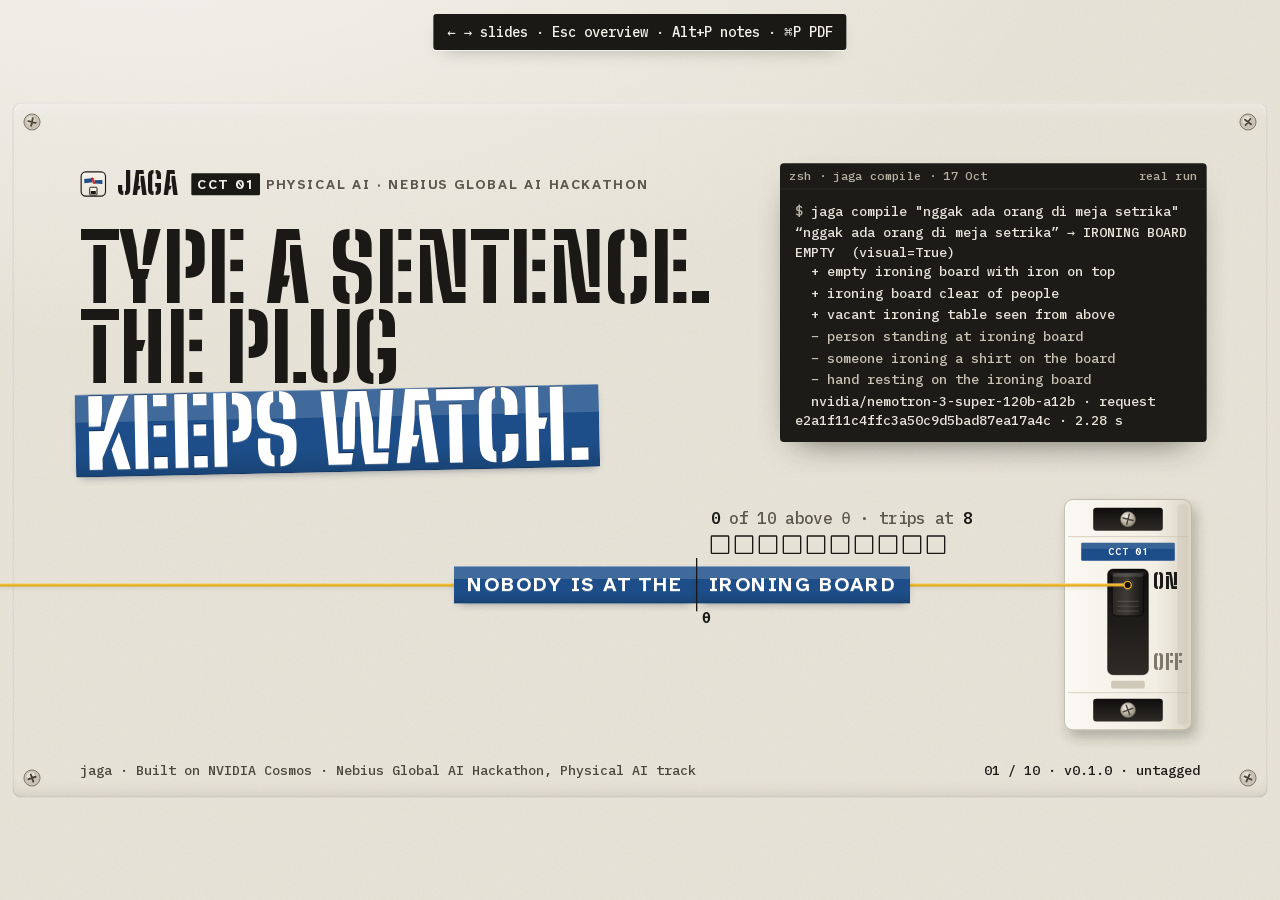
==== commit bffb488a: "Pages, round 2 of review: the trip plays where the reader is, and every claim says exactly what ran " ====
--- a/docs/pitch/index.html
+++ b/docs/pitch/index.html
@@ -4,27 +4,27 @@
 <meta charset="utf-8">
 <meta name="viewport" content="width=device-width, initial-scale=1">
 <title>jaga · pitch deck</title>
-<meta name="description" content="jaga&#x27;s pitch deck: built to turn a typed sentence into a tripwire on a laptop camera, with a plug that only switches OFF.">
+<meta name="description" content="jaga&#x27;s pitch deck: built to turn a typed sentence into a tripwire on a laptop camera that can only switch a plug OFF.">
 <meta name="author" content="Edy Cu">
 <meta name="theme-color" content="#E9E5DA">
-<link rel="canonical" href="https://jaga.edycu.dev/pitch/">
+<link rel="canonical" href="https://jaga-ashy.vercel.app/pitch/">
 <link rel="icon" href="../assets/icon.svg" type="image/svg+xml">
 <meta property="og:type" content="website">
 <meta property="og:site_name" content="jaga">
 <meta property="og:title" content="jaga · the pitch deck">
-<meta property="og:description" content="Ten slides: jaga is built to turn a typed sentence into a tripwire, and a smart plug that only switches OFF.">
-<meta property="og:url" content="https://jaga.edycu.dev/pitch/">
-<meta property="og:image" content="https://jaga.edycu.dev/assets/page/og.png?v=27053512">
+<meta property="og:description" content="Ten slides: jaga is built to turn a typed sentence into a tripwire that can only switch a smart plug OFF.">
+<meta property="og:url" content="https://jaga-ashy.vercel.app/pitch/">
+<meta property="og:image" content="https://jaga-ashy.vercel.app/assets/page/og.png?v=23816754">
 <meta property="og:image:width" content="1200">
 <meta property="og:image:height" content="630">
 <meta property="og:image:alt" content="jaga: a typed sentence on blue label tape stretched across the page as a yellow wire, tied to a breaker at OFF">
 <meta name="twitter:card" content="summary_large_image">
-<meta name="twitter:image" content="https://jaga.edycu.dev/assets/page/og.png?v=27053512">
+<meta name="twitter:image" content="https://jaga-ashy.vercel.app/assets/page/og.png?v=23816754">
 <!--
   jaga pitch deck, v0.1.0 · untagged. One file: a 1920 × 1080 stage scaled to the window; the enamel ground fills any aspect.
   Keys: → / Space / PageDown next · ← / PageUp previous · Home / End · Esc overview · P presenter notes · C contrast debug.
   Touch: swipe left / right. Print: Cmd/Ctrl+P → Save as PDF → landscape (one slide per page).
-  Images: assets/page/overlay-tripped.webp (QA render of the real overlay), assets/icon.svg. The QR encodes https://jaga.edycu.dev/.
+  Images: assets/page/overlay-tripped.webp (QA render of the real overlay), assets/icon.svg. The QR encodes https://jaga-ashy.vercel.app/.
 -->
 <link rel="preload" href="../assets/fonts/bigshouldersstencil-800-latin.woff2" as="font" type="font/woff2" crossorigin>
 <link rel="preload" href="../assets/fonts/atkinsonhyperlegiblenext-400-700-latin.woff2" as="font" type="font/woff2" crossorigin>
@@ -66,7 +66,7 @@
   --lo: rgba(60, 52, 40, .16);
   --shadow: 0 1px 0 rgba(255,255,255,.7), 0 8px 18px -10px rgba(59, 53, 42, .42);
   --ease-out: cubic-bezier(.16, 1, .3, 1);
-  --pad: clamp(18px, 4vw, 64px);
+  --pad: clamp(42px, 4vw, 64px);
   --maxw: 1240px;
 }
 
@@ -141,8 +141,8 @@
 .screw { position: absolute; width: 22px; height: 22px; pointer-events: none; }
 .screw.tl { left: 26px; top: 26px; } .screw.tr { right: 26px; top: 26px; }
 .screw.bl { left: 26px; bottom: 26px; } .screw.br { right: 26px; bottom: 26px; }
-.inner { position: relative; min-height: calc(100svh - 28px); display: grid; grid-template-rows: auto 1fr; }
-nav.top { display: flex; align-items: center; gap: clamp(12px, 2.4vw, 32px); padding: 22px calc(var(--pad) - 6px) 0; }
+.inner { position: relative; min-height: calc(100svh - 28px); display: grid; grid-template-rows: auto 1fr; grid-template-columns: minmax(0, 1fr); }
+nav.top { display: flex; flex-wrap: wrap; row-gap: 8px; align-items: center; gap: clamp(12px, 2.4vw, 32px); padding: 22px max(calc(var(--pad) - 6px), 40px) 0; }
 .mark { font: 800 2rem/1 var(--font-display); letter-spacing: .02em; text-decoration: none; display: inline-flex; align-items: center; gap: .3em; }
 .mark img { width: 34px; height: 34px; }
 .mark:hover { color: var(--ink); }
@@ -150,13 +150,20 @@
 nav.top .links a { font-weight: 700; font-size: .95rem; text-decoration: none; padding: 6px 2px; border-bottom: 2px solid transparent; transition: border-color .2s, color .2s; white-space: nowrap; }
 nav.top .links a:hover { border-color: var(--before); color: var(--before); }
 nav.top .ev { font-size: .82rem; color: var(--muted); white-space: nowrap; }
-@media (max-width: 1279px) { nav.top .ev { display: none; } }
+@media (max-width: 79.9em) { nav.top .ev { display: none; } }
+@media (max-width: 60em) { nav.top .btn span { display: none; } nav.top .btn { padding: 0 .8em; } .mark { flex: none; } }
 nav.top .btn { min-height: 42px; font-size: .95rem; white-space: nowrap; }
 
 .hero { position: relative; display: grid; grid-template-columns: repeat(12, minmax(0, 1fr)); column-gap: 24px; align-content: center;
   padding: 0 var(--pad); --bh: clamp(250px, min(46vh, 30vw), 430px); --bw: calc(var(--bh) * .6); --drop: calc(var(--bh) * .23); }
 .hero-top { grid-column: 1 / span 8; align-self: end; padding-top: clamp(24px, 5vh, 64px); }
-.hero-bot { grid-column: 1 / span 6; align-self: start; padding-top: clamp(46px, 7.5vh, 76px); }
+.hero-bot { grid-column: 1 / span 7; align-self: start; padding-top: clamp(46px, 7.5vh, 76px); }
+@media (min-width: 1100px) and (max-height: 860px) {
+  .hero-top { padding-top: clamp(10px, 2.2vh, 24px); }
+  .h1 { font-size: min(6rem, 7.2vw, 9.4vh); }
+  .hero-bot { padding-top: 40px; }
+  .rig { margin-top: clamp(26px, 4vh, 40px); }
+}
 .idplate { display: inline-flex; align-items: center; gap: 10px; margin: 0 0 clamp(12px, 2.2vh, 22px); font: 700 .8rem/1 var(--font-body); letter-spacing: .14em; text-transform: uppercase; }
 .idplate .tag { background: var(--ink); color: var(--panel); padding: 7px 9px 6px; border-radius: 2px; white-space: nowrap; }
 .idplate .t2 { color: var(--muted); }
@@ -167,7 +174,7 @@
 .ctas { display: flex; flex-wrap: wrap; gap: 12px; margin-top: clamp(18px, 3vh, 28px); }
 .proof { display: flex; flex-wrap: wrap; align-items: center; gap: 10px 16px; margin-top: clamp(14px, 2.4vh, 22px); font-size: .9rem; color: var(--muted); }
 .proof ul { display: flex; flex-wrap: wrap; gap: 4px 0; margin: 0; padding: 0; list-style: none; }
-.proof li + li::before { content: "·"; margin: 0 .55em; color: var(--rule); }
+.proof li:not(:last-child)::after { content: "·"; margin: 0 .55em; color: var(--muted); }
 .cmd { display: inline-flex; align-items: center; gap: 8px; font: 500 .84rem/1 var(--font-data); background: var(--panel); border: 1px solid var(--rule); border-radius: 3px; padding: 7px 8px 7px 11px; color: var(--ink); }
 .cmd button { all: unset; cursor: pointer; display: inline-grid; place-items: center; width: 36px; height: 36px; border-radius: 3px; color: var(--muted); transition: background .2s, color .2s; }
 .cmd button:hover, .cmd button.ok { background: rgba(26,25,22,.08); color: var(--ink); }
@@ -180,12 +187,12 @@
 .brk { width: 100%; height: 100%; overflow: visible; }
 .brk .tag-t { font: 700 15px/1 var(--font-body); letter-spacing: .14em; }
 .brk .stamp { font: 800 36px/1 var(--font-display); letter-spacing: .02em; border: 0; padding: 0; }
-.brk .st-on { fill: var(--ink); } .brk .st-off { fill: #8F877A; }
+.brk .st-on { fill: var(--ink); } .brk .st-off { fill: #7D7568; }
 .brk .trip-win { fill: #CFC8B8; transition: fill .2s; }
 .brk .trip-t { font: 700 9px/1 var(--font-body); letter-spacing: .2em; fill: #fff; opacity: 0; }
 .brk .lever { transition: transform .26s cubic-bezier(.55, 0, .8, .4); }
 .door.is-off .brk .lever { transform: translateY(92px); }
-.door.is-off .brk .st-on { fill: #8F877A; } .door.is-off .brk .st-off { fill: var(--ink); }
+.door.is-off .brk .st-on { fill: #7D7568; } .door.is-off .brk .st-off { fill: var(--ink); }
 .door.is-off .brk .trip-win { fill: var(--after); } .door.is-off .brk .trip-t { opacity: 1; }
 .flag { position: absolute; left: 50%; top: calc(100% + 14px); transform: translateX(-50%); display: grid; justify-items: center; gap: 8px; width: max-content; }
 .flag .stamp { font: 800 clamp(1.8rem, 2.6vw, 2.4rem)/1 var(--font-display); letter-spacing: .04em; color: var(--after); background: var(--panel); border-width: 3px; padding: .18em .45em .12em; opacity: 0; visibility: hidden; transform: scale(1.35) rotate(-6deg); transition: opacity .15s, transform .32s cubic-bezier(.2, 1.6, .4, 1), visibility 0s .32s; }
@@ -213,17 +220,19 @@
 .notch b { position: absolute; left: 7px; top: 55px; font: 600 1rem/1 var(--font-data); white-space: nowrap; }
 .notch b small { font: 600 .72rem/1 var(--font-body); letter-spacing: .1em; text-transform: uppercase; color: var(--muted); margin-left: 3px; }
 .anno { position: absolute; left: calc(var(--notch) + 16px); bottom: 34px; display: grid; gap: 8px; max-width: calc(100% - var(--notch) - var(--bw) - 40px); }
-.drawn { margin: 0; font-size: .82rem; color: var(--muted); }
+.drawn { margin: 0; display: flex; align-items: center; gap: 6px; font-size: .82rem; color: var(--muted); }
+.drawn .ic { width: 17px; height: 17px; flex: none; color: var(--ink); }
 .count { margin: 0; font: 500 .82rem/1.35 var(--font-data); color: var(--muted); }
 .count b { color: var(--ink); font-weight: 600; }
 .cells { display: flex; gap: 5px; margin: 0; padding: 0; list-style: none; }
 .cells li { width: 17px; height: 17px; border: 2px solid var(--ink); border-radius: 2px; background: transparent; transition: background-color .12s, transform .12s; flex: none; }
 .cells li.on { background: var(--before); border-color: var(--before); }
 .cells li.fire { background: var(--after); border-color: var(--after); transform: scale(1.12); }
-.hint { position: absolute; left: calc(var(--notch) + 16px); top: 40px; margin: 0; font: 700 .95rem/1.2 var(--font-body); color: var(--ink); background: var(--panel); border: 2px solid var(--ink); border-radius: 3px; padding: 7px 10px; box-shadow: var(--shadow); transition: opacity .3s; }
-.hint .ar { display: inline-block; animation: nudge 1.6s ease-in-out infinite; }
+.hint { position: absolute; left: calc(var(--notch) + 16px); top: 78px; margin: 0; cursor: pointer; font: 700 .95rem/1.2 var(--font-body); color: var(--ink); background: var(--panel); border: 2px solid var(--ink); border-radius: 3px; padding: 7px 10px; box-shadow: var(--shadow); transition: opacity .3s, visibility 0s, transform .18s var(--ease-out), background-color .18s; }
+.hint:hover { transform: translateY(-2px); background: #fff; }
+.hint .ar { display: inline-block; animation: nudge 1.6s ease-in-out 3; }
 @keyframes nudge { 50% { transform: translateY(4px) } }
-.door:not(.is-pin) .hint, .door.is-snap .hint { opacity: 0; }
+.door:not(.is-pin) .hint, .door.is-snap .hint { opacity: 0; visibility: hidden; transition: opacity .3s, visibility 0s .3s; }
 
 /* the door card: the three real tripwires, as on a panel's schedule card (tall screens only) */
 .dcard { display: none; pointer-events: none; position: absolute; z-index: 1; right: calc(var(--pad) * .25); bottom: calc(var(--bh) * .375 + 26px); width: min(430px, 34vw);
@@ -236,7 +245,7 @@
 .dcard li:last-child { border-bottom: 0; }
 .dcard .n { font: 800 1.75rem/1 var(--font-display); }
 .dcard .w { color: var(--muted); font-size: .76rem; display: block; }
-.dcard .s { font: 700 .66rem/1 var(--font-body); letter-spacing: .12em; text-transform: uppercase; }
+.dcard .s { font: 700 .75rem/1 var(--font-body); letter-spacing: .1em; text-transform: uppercase; }
 .dcard .s .t { display: none; color: #fff; background: var(--after); padding: 4px 6px 3px; border-radius: 2px; }
 .dcard .s .a { color: var(--before); } .dcard .s .u { color: var(--muted); }
 .door.is-stamped .dcard .s .t { display: inline-block; } .door.is-stamped .dcard .s .a { display: none; }
@@ -281,8 +290,10 @@
 .sec + .sec { padding-top: 0; }
 .h2 { margin: 0 0 .35em; font: 800 clamp(2.3rem, 4.4vw, 3.9rem)/.95 var(--font-display); text-transform: uppercase; text-wrap: balance; letter-spacing: .005em; }
 .lede { margin: 0; max-width: 62ch; color: #2D2A25; }
-.src { display: inline-block; margin-top: 12px; font: 500 .84rem/1.45 var(--font-data); color: #4A463D; overflow-wrap: anywhere; }
-.src a { display: inline-block; padding: 6px 0; }
+.src { display: inline-block; margin-top: 12px; font: 400 .9rem/1.5 var(--font-body); color: #4A463D; overflow-wrap: anywhere; }
+.src a { font: 500 .93em/1.45 var(--font-data); }
+.src a { display: inline; padding: 6px 0; }
+figcaption .src { margin-top: 0; }
 .src a { color: var(--muted); }
 .src a:hover { color: var(--before); }
 
@@ -299,7 +310,7 @@
 .shot { margin: 34px 0 0; }
 .shot .frame { position: relative; border: 2px solid var(--ink); border-radius: 6px; overflow: hidden; background: var(--panel); box-shadow: 0 26px 60px -30px rgba(59,53,42,.65); }
 .shot img { width: 100%; height: auto; }
-.shot figcaption { margin-top: 28px; font-size: .9rem; color: #4A463D; max-width: 80ch; }
+.shot figcaption { margin-top: 28px; font-size: .9rem; color: #4A463D; max-width: 72ch; }
 .shot .fi { position: relative; }
 .qaplate { position: absolute; right: 12px; top: 12px; font: 700 .8rem/1 var(--font-body); letter-spacing: .1em; text-transform: uppercase; color: var(--ink); background: var(--panel); border: 2px solid var(--ink); border-radius: 3px; padding: 7px 9px 6px; box-shadow: 0 6px 14px -8px rgba(0,0,0,.45); }
 .swipe { display: none; margin: 8px 0 0; font-size: .86rem; color: #4A463D; }
@@ -313,14 +324,15 @@
 .term { margin: 0; border-radius: 6px; background: #1C1B18; color: #E9E5DA; box-shadow: 0 22px 50px -26px rgba(26,25,22,.75); overflow: hidden; }
 .term .bar { display: flex; align-items: center; justify-content: space-between; gap: 10px; padding: 10px 14px; border-bottom: 1px solid #34312B; font: 500 .76rem/1 var(--font-data); color: #B9B2A3; }
 .term .bar button { all: unset; cursor: pointer; font: 600 .76rem/1 var(--font-body); letter-spacing: .08em; text-transform: uppercase; color: #E9E5DA; padding: 6px 8px; border-radius: 3px; border: 1px solid #4A463E; transition: background .2s, border-color .2s; }
-.term .bar button:hover { background: #2C2A25; border-color: #F0B323; }
-.term .bar button:focus-visible { outline: 3px solid #F0B323; outline-offset: 2px; }
+.term .bar button:hover { background: #2C2A25; border-color: #E9E5DA; }
+.term .bar button[hidden] { display: none; }
+.term .bar button:focus-visible { outline: 3px solid #E9E5DA; outline-offset: 2px; }
 .term pre { margin: 0; padding: 16px 16px 18px; font: 500 .8rem/1.62 var(--font-data); white-space: pre-wrap; word-break: break-word; height: 30em; overflow: auto; }
 .term pre::-webkit-scrollbar-track { background: #1C1B18; } .term pre::-webkit-scrollbar-thumb { background: #4A463E; border-color: #1C1B18; }
-.term pre:focus-visible { outline: 3px solid #F0B323; outline-offset: -3px; }
+.term pre:focus-visible { outline: 3px solid #E9E5DA; outline-offset: -3px; }
 .term .ln { display: block; min-height: 1.62em; }
 .term .ln[hidden] { display: none; }
-.term .p { color: #F0B323; } .term .c { color: #9A9384; } .term .ok { color: #fff; font-weight: 600; } .term .neg { color: #C9C2B3; }
+.term .p { color: #B9B2A3; } .term .c { color: #9A9384; } .term .ok { color: #fff; font-weight: 600; } .term .neg { color: #C9C2B3; }
 
 /* the wiring (single-line diagram) */
 .sldfig { margin: 30px 0 0; background: var(--panel); border: 1px solid var(--rule); border-radius: 6px; padding: clamp(10px, 2vw, 26px); box-shadow: var(--shadow); }
@@ -343,7 +355,7 @@
 .sld .sl-sym .sl-dot { fill: #1A1916; }
 .sld .sl-bound { fill: none; stroke: #1D4E89; stroke-width: 2; stroke-dasharray: 10 7; }
 .sld .sl-zone { fill: rgba(29,78,137,.05); stroke: #BDB6A6; stroke-width: 1.5; }
-.sld .sl-x path { stroke: #D2281C; stroke-width: 3; fill: none; }
+.sld .sl-x path { stroke: #1A1916; stroke-width: 3; fill: none; }
 .sld .sl-x .sl-xl { stroke-width: 2; stroke-dasharray: 5 5; }
 .sld-tall { display: none; }
 
@@ -366,12 +378,13 @@
 .row-b p { margin: 0 0 .9em; max-width: 60ch; }
 .row-b p:last-child { margin-bottom: 0; }
 .vis { min-width: 0; }
+@media (min-width: 1100px) { #c06 .txt { position: sticky; top: 132px; align-self: start; } }
 
 /* 01 · the compile drawer, recreated from the frozen fixture */
 .drawer { background: #FBF9F3; border: 2px solid var(--ink); border-radius: 4px; padding: 18px; font-size: .95rem; }
 .drawer .you { margin: 0 0 14px; font-size: 1.05rem; }
 .drawer .two { display: grid; grid-template-columns: 1fr 1fr; gap: 14px; }
-.drawer h4 { margin: 0 0 8px; font: 700 .74rem/1.2 var(--font-body); letter-spacing: .14em; text-transform: uppercase; color: var(--muted); }
+.drawer h4 { margin: 0 0 8px; font: 700 .76rem/1.2 var(--font-body); letter-spacing: .14em; text-transform: uppercase; color: var(--muted); }
 .drawer ul { margin: 0; padding: 0; list-style: none; display: grid; gap: 7px; }
 .drawer .pos li { color: #fff; background: var(--before); padding: 8px 10px; font: 700 .8rem/1.3 var(--font-body); letter-spacing: .06em; text-transform: uppercase; border-radius: 2px; }
 .drawer .neg li { border: 2px solid var(--ink); padding: 6px 9px; font: 700 .8rem/1.3 var(--font-body); letter-spacing: .06em; text-transform: uppercase; border-radius: 2px; }
@@ -386,7 +399,7 @@
 .strip .vec { font: 500 .82rem/1.3 var(--font-data); background: var(--ink); color: var(--panel); padding: 8px 10px; border-radius: 3px; white-space: nowrap; }
 .speeds { display: grid; grid-template-columns: repeat(3, minmax(0, 1fr)); gap: 14px; margin-top: 20px; }
 .speeds div { border-top: 3px solid var(--ink); padding-top: 10px; }
-.speeds .k { display: block; font: 700 .72rem/1.3 var(--font-body); letter-spacing: .12em; text-transform: uppercase; color: var(--muted); }
+.speeds .k { display: block; font: 700 .76rem/1.3 var(--font-body); letter-spacing: .12em; text-transform: uppercase; color: var(--muted); }
 .speeds .v { display: block; margin-top: 4px; font: 600 1.7rem/1.05 var(--font-data); }
 .speeds .v small { font-size: .55em; color: var(--muted); }
 .speeds .d { display: block; margin-top: 6px; font-size: .84rem; line-height: 1.4; color: var(--muted); }
@@ -406,8 +419,8 @@
 .wins button:hover { transform: translateY(-2px); border-color: var(--before); }
 .wins button[aria-pressed="true"] { background: var(--before); border-color: var(--before); color: #fff; }
 .wins button.fire { background: var(--after); border-color: var(--after); color: #fff; }
-.wins button[aria-pressed="true"]::after { content: "▲"; position: absolute; top: 5px; font-size: .62rem; line-height: 1; }
-.wins button.fire::before { content: "TRIP"; position: absolute; top: -19px; font: 700 .66rem/1 var(--font-body); letter-spacing: .12em; color: var(--after); }
+.wins button[aria-pressed="true"]::after { content: "▲"; position: absolute; top: 5px; font-size: .75rem; line-height: 1; }
+.wins button.fire::before { content: "TRIP"; position: absolute; top: -24px; font: 700 .75rem/1 var(--font-body); letter-spacing: .1em; color: #fff; background: var(--after); padding: 3px 5px 2px; border-radius: 2px; }
 .wins button:focus-visible { outline: 3px solid var(--before); outline-offset: 2px; }
 .read { margin-top: 16px; display: flex; flex-wrap: wrap; gap: 6px 18px; align-items: baseline; font: 500 .86rem/1.4 var(--font-data); }
 .read .verdict { font: 800 1.85rem/1 var(--font-display); letter-spacing: .03em; }
@@ -436,7 +449,8 @@
 .sheet { margin: 0; padding: 0; list-style: none; border-top: 2px solid var(--ink); }
 .sheet li { display: grid; grid-template-columns: minmax(0, 1fr) auto; gap: 6px 14px; align-items: center; padding: 11px 0; border-bottom: 1px solid var(--rule); }
 .sheet .t { font-weight: 700; }
-.sheet .d { grid-column: 1 / -1; font-size: .88rem; color: var(--muted); }
+.sheet .t { min-width: 0; overflow-wrap: anywhere; }
+.sheet .d { grid-column: 1 / -1; font-size: .88rem; color: var(--muted); overflow-wrap: anywhere; }
 .sheet .v { font: 600 .92rem/1 var(--font-data); color: var(--ink); }
 .qtn { margin: 0 0 .9em; padding-left: 16px; border-left: 3px solid var(--rule); font-style: italic; }
 
@@ -456,12 +470,12 @@
 .faq summary:hover { color: var(--before); }
 .faq summary .pm { width: 28px; height: 28px; border: 2px solid currentColor; border-radius: 3px; display: grid; place-items: center; font: 600 1.1rem/1 var(--font-data); transition: transform .25s var(--ease-out); }
 .faq details[open] summary .pm { transform: rotate(45deg); }
-.faq .a { padding: 0 44px 22px 4px; max-width: 74ch; }
+.faq .a { padding: 0 44px 22px 4px; max-width: 70ch; }
 .faq .a p { margin: 0 0 .7em; }
 
 /* footer */
 footer { padding: 54px 0 70px; border-top: 2px solid var(--ink); margin-top: 20px; }
-.foot { display: grid; grid-template-columns: minmax(0, 1.2fr) minmax(0, 1fr); gap: 30px; align-items: start; }
+.foot { display: grid; grid-template-columns: minmax(0, 1fr) auto; gap: 30px; align-items: start; }
 .foot .big { font: 800 clamp(2.6rem, 6vw, 4.6rem)/.9 var(--font-display); margin: 0 0 12px; color: var(--ink); }
 .foot p { margin: 0; color: var(--muted); max-width: 52ch; }
 .foot nav { display: flex; flex-wrap: wrap; gap: 10px; justify-content: flex-end; }
@@ -491,11 +505,16 @@
 .rf .n { display: block; margin-top: 8px; font: 600 clamp(2.1rem, 3.6vw, 3.1rem)/1 var(--font-data); letter-spacing: -.02em; font-variant-numeric: tabular-nums; }
 .rf .n small { font-size: .56em; letter-spacing: 0; color: var(--muted); margin-left: .12em; }
 .rf p { margin: 10px 0 0; font-size: .98rem; line-height: 1.45; flex: 1; }
+.rp-foot { display: flex; flex-wrap: wrap; align-items: center; gap: 10px 16px; padding: 14px 24px; border-top: 2px solid var(--ink); }
+.rp-foot .lab { color: var(--ink); }
+.cs { font: 600 .86rem/1.3 var(--font-body); color: var(--before); }
+.cs:empty { display: none; }
 
 @media (forced-colors: active) {
   .wins button[aria-pressed="true"], .seg-ctl button[aria-pressed="true"] { forced-color-adjust: none; background: Highlight; color: HighlightText; border-color: Highlight; }
   .wins button.fire { forced-color-adjust: none; background: Mark; color: MarkText; }
   .cells li.on, .cells li.fire { forced-color-adjust: none; background: Highlight; }
+  .wire, .tape, .rtape { forced-color-adjust: none; }
 }
 @media (max-height: 500px) { .cols, .row-h { position: static; } }
 
@@ -505,6 +524,7 @@
   .hero-top { grid-column: 1 / -1; }
   .hero-bot { grid-column: 1 / span 6; padding-top: 70px; }
   .rig { --notch: 50%; margin-top: calc(var(--bh) * .375 + 40px); }
+  .cells li { width: 14px; height: 14px; } .cells { gap: 3px; }
   .sld-wide { display: none; } .sld-tall { display: block; max-width: 460px; margin: 0 auto; }
   nav.top .links { gap: 14px; } nav.top .links a { font-size: .9rem; }
   .rp-grid { grid-template-columns: repeat(2, minmax(0, 1fr)); } .rf:nth-child(3) { border-left: 0; } .rf:nth-child(n+3) { border-top: 1px solid var(--rule); }
@@ -514,14 +534,15 @@
   .labels { grid-template-columns: minmax(0, 1fr); }
 }
 @media (max-width: 760px) {
+  :root { --pad: 18px; }
   body { font-size: 1.04rem; }
   .stage { padding: 8px; } .rim { inset: 8px; }
-  .screw { width: 16px; height: 16px; } .screw.tl, .screw.bl { left: 16px; } .screw.tr, .screw.br { right: 16px; }
-  .screw.tl, .screw.tr { top: 16px; } .screw.bl, .screw.br { bottom: 16px; }
-  nav.top { padding: 18px 18px 0; } nav.top .links { display: none; } nav.top .btn span { display: none; } nav.top .btn { margin-left: auto; padding: 0 .8em; }
+  .screw { width: 14px; height: 14px; } .screw.tl, .screw.bl { left: 11px; } .screw.tr, .screw.br { right: 11px; }
+  .screw.tl, .screw.tr { top: 11px; } .screw.bl, .screw.br { bottom: 11px; }
+  nav.top { padding: 20px 18px 0; } nav.top .links { display: none; } nav.top .btn span { display: none; } nav.top .btn { margin-left: auto; padding: 0 .8em; }
   .hero { padding: 0 18px; --pad: 18px; --bh: 150px; column-gap: 0; }
   .hero-bot { display: contents; }
-  .hero-top { order: 1; } .ctas { order: 2; grid-column: 1 / -1; margin-top: 22px; } .rig { order: 3; } .sub { order: 4; grid-column: 1 / -1; margin-top: calc(var(--bh) * .625 + 150px); } .proof { order: 5; grid-column: 1 / -1; } .status { order: 6; grid-column: 1 / -1; }
+  .hero-top { order: 1; } .rig { order: 2; } .ctas { order: 3; grid-column: 1 / -1; margin-top: calc(var(--bh) * .625 + 150px); } .sub { order: 4; grid-column: 1 / -1; margin-top: 26px; } .proof { order: 5; grid-column: 1 / -1; } .status { order: 6; grid-column: 1 / -1; }
   .h1 { font-size: clamp(2.7rem, 13.4vw, 4.2rem); }
   .hero-top { padding-top: 34px; }
   .rig { --notch: 37%; margin-top: calc(var(--bh) * .375 + 78px); }
@@ -535,20 +556,29 @@
   .flag { top: calc(100% + 8px); left: auto; right: 0; transform: none; justify-items: end; width: 70vw; text-align: right; } .flag .stamp { font-size: 1.8rem; } .flag .ack { font-size: .76rem; }
   .idplate { flex-wrap: wrap; row-gap: 8px; }
   .rp-grid { grid-template-columns: minmax(0, 1fr); } .rf { border-left: 0 !important; border-top: 1px solid var(--rule); } .rf:first-child { border-top: 0; }
-  .shot .frame { overflow-x: auto; } .shot .frame .fi { width: 820px; } .swipe { display: block; }
+  .shot:not(.small) .frame { overflow-x: auto; } .shot:not(.small) .frame .fi { width: 820px; } .swipe { display: block; }
   .row-h .stamp { white-space: normal; text-align: center; }
   .cols { display: none; }
   .row-h { top: 0; grid-template-columns: 52px minmax(0, 1fr) auto; row-gap: 6px; }
   .row-h .rating { grid-column: 2 / -1; grid-row: 2; }
   .cct { font-size: 2rem; }
   .drawer .two { grid-template-columns: minmax(0, 1fr); }
-  .strip { grid-template-columns: repeat(8, minmax(0, 1fr)); } .strip .to, .strip .vec { grid-column: span 4; }
+  .strip { grid-template-columns: repeat(8, minmax(0, 1fr)); } .strip .to { grid-column: span 1; justify-self: center; } .strip .vec { grid-column: span 7; justify-self: start; }
   .speeds { grid-template-columns: minmax(0, 1fr); }
   .wins { grid-template-columns: repeat(6, minmax(0, 1fr)); row-gap: 26px; }
-  .callout { width: 24px; height: 24px; margin: -12px 0 0 -12px; font-size: .74rem; }
+  .callout { width: 26px; height: 26px; margin: -13px 0 0 -13px; font-size: .75rem; }
   .foot { grid-template-columns: minmax(0, 1fr); } .foot nav { justify-content: flex-start; }
-  .term pre { font-size: .74rem; height: 26em; }
-  .proof ul { flex-direction: column; gap: 2px; } .proof li + li::before { content: none; }
+  .term pre { font-size: .75rem; height: 26em; }
+  .proof ul { flex-direction: column; gap: 2px; } .proof li::after { content: none !important; }
+  .brk .trip-t { display: none; }
+}
+
+@media (max-width: 400px) {
+  .row-h { grid-template-columns: 46px minmax(0, 1fr); }
+  .row-h .cct { grid-row: 1 / span 3; align-self: start; }
+  .row-h .rating { grid-column: 2; grid-row: 2; }
+  .row-h .stamp { grid-column: 2; grid-row: 3; justify-self: start; }
+  .receipt .rstamp { position: static; display: inline-block; margin: 0 0 12px; transform: rotate(-2deg); }
 }
 
 @media (prefers-reduced-motion: reduce) {
@@ -613,6 +643,7 @@
 .s-cover .term pre { height: auto; font-size: 20px; line-height: 1.45; padding: 18px 22px; }
 .s-cover .term .bar { font-size: 18px; }
 .s-cover .idplate .s-icon { width: 40px; height: 40px; margin-right: 6px; }
+.s-cover .idplate .wm { font: 800 46px/1 var(--font-display); text-transform: uppercase; letter-spacing: .02em; color: var(--ink); margin-right: 10px; }
 
 /* 02 hook */
 .s-hook .sh { top: 250px; font-size: 168px; max-width: 1400px; }
@@ -650,18 +681,19 @@
 .sld .dk-t { font: 700 28px var(--font-body); letter-spacing: .05em; fill: #1A1916; }
 .sld .dk-s { font: 400 24px var(--font-body); fill: #4A463D; }
 .sld .dk-k { font: 700 22px var(--font-body); letter-spacing: .14em; fill: #4A463D; }
-.sld .dk-red { fill: #D2281C; font-weight: 700; }
+.sld .dk-red { fill: #1A1916; font-weight: 700; }
 .s-wire .sld .sl-l { font-size: 24px; stroke-width: 8px; }
 .s-wire .sld .sl-a { stroke-width: 2.6; }
 
 /* 06 the demo */
-.s-demo .shotbox { position: absolute; left: 120px; top: 236px; width: 1300px; }
+.s-demo .shotbox { position: absolute; left: 120px; top: 236px; width: 1680px; }
 .s-demo .shotbox .frame { position: relative; border: 3px solid var(--ink); border-radius: 8px; overflow: hidden; box-shadow: 0 30px 60px -30px rgba(59,53,42,.65); }
 .s-demo .shotbox img { width: 100%; height: auto; }
 .s-demo .callout { width: 54px; height: 54px; margin: -27px 0 0 -27px; font-size: 26px; box-shadow: 0 0 0 5px var(--panel), 0 8px 18px -6px rgba(0,0,0,.5); }
-.s-demo .legend { position: absolute; left: 1470px; right: 100px; top: 252px; gap: 30px; font-size: 28px; line-height: 1.25; }
+.s-demo .legend { position: absolute; left: 120px; right: 120px; top: 790px; display: flex; flex-wrap: nowrap; justify-content: space-between; gap: 36px; font-size: 28px; line-height: 1.25; }
+.s-demo .legend li { align-items: center; }
 .s-demo .legend b { width: 44px; height: 44px; font-size: 22px; }
-.s-demo .qacap { position: absolute; left: 120px; top: 908px; margin: 0; font-size: 26px; color: #4A463D; }
+.s-demo .qacap { position: absolute; left: 120px; top: 880px; margin: 0; font-size: 26px; color: #4A463D; }
 .s-demo .qa { font-size: 20px; padding: 8px 10px 7px; }
 
 /* 07 the rule */
@@ -709,9 +741,9 @@
 .s-ask .close .tape { padding: 0 .12em; transform: rotate(-1deg); }
 
 /* chrome outside the stage */
-.navbtn { position: fixed; bottom: 18px; z-index: 5; width: 46px; height: 46px; border-radius: 50%; border: 2px solid var(--ink); background: var(--panel); color: var(--ink); display: grid; place-items: center; cursor: pointer; opacity: .0; transition: opacity .25s, transform .15s; }
+.navbtn { position: fixed; top: 50%; margin-top: -23px; z-index: 5; width: 46px; height: 46px; border-radius: 50%; border: 2px solid var(--ink); background: var(--panel); color: var(--ink); display: grid; place-items: center; cursor: pointer; opacity: .0; transition: opacity .25s, transform .15s; }
 .navbtn svg { width: 20px; height: 20px; }
-.navbtn.prev { right: 74px; } .navbtn.next { right: 18px; }
+.navbtn.prev { left: 14px; } .navbtn.next { right: 14px; }
 .navbtn:hover { transform: translateY(-2px); background: #fff; }
 .navbtn:focus-visible { opacity: 1; }
 body.moved .navbtn, body.touch .navbtn { opacity: .92; }
@@ -725,7 +757,6 @@
 .notes b { display: block; font: 600 14px/1 var(--font-data); color: var(--wire); margin-bottom: 10px; letter-spacing: .04em; }
 .presenter .notes { display: block; }
 .presenter { cursor: none; } .presenter.moved { cursor: auto; }
-.debug-contrast .contrast-check, .debug-contrast .slide.on :is(h1, h2, h3, p, li, span) { outline: 1px dashed var(--after); }
 body.overview { overflow: auto; }
 .overview .viewport { position: static; overflow: visible; }
 .overview .dstage { position: static; transform: none; width: auto; height: auto; display: grid; grid-template-columns: repeat(auto-fill, 384px); gap: 26px; padding: 34px; justify-content: center; }
@@ -768,7 +799,10 @@
 
 .phone { display: none; position: fixed; left: 50%; top: 12px; transform: translateX(-50%); z-index: 7; margin: 0; width: max-content; max-width: 92vw; font: 600 14px/1.35 var(--font-body); background: var(--panel); color: var(--ink); border: 2px solid var(--ink); border-radius: 3px; padding: 9px 12px; text-align: center; }
 .phone a { color: var(--before); }
-@media (max-width: 900px) { .phone { display: block; } .hint { display: none; } }
+@media (max-width: 900px) { .hint { display: none; } }
+@media (max-width: 900px) and (orientation: portrait) { .phone { display: block; } }
+.capture .phone { display: none !important; }
+@media print { .phone, .dctl { display: none !important; } }
 
 </style>
 <script>document.documentElement.classList.add("js");</script>
@@ -778,9 +812,9 @@
 
 <div class="sframe"><section class="slide s-cover" data-title="Cover" aria-label="Slide 1: cover">
  <div class="rim" aria-hidden="true"></div><svg class="screw tl" viewBox="0 0 22 22" aria-hidden="true"><circle cx="11" cy="11" r="9.5" fill="#C9C2B3" stroke="#6E685B"/><circle cx="9.5" cy="9" r="5" fill="#EFEBE1" opacity=".7"/><path d="M6.5 11h9M11 6.5v9" stroke="#4A453C" stroke-width="2.2" stroke-linecap="round" transform="rotate(12 11 11)"/></svg><svg class="screw tr" viewBox="0 0 22 22" aria-hidden="true"><circle cx="11" cy="11" r="9.5" fill="#C9C2B3" stroke="#6E685B"/><circle cx="9.5" cy="9" r="5" fill="#EFEBE1" opacity=".7"/><path d="M6.5 11h9M11 6.5v9" stroke="#4A453C" stroke-width="2.2" stroke-linecap="round" transform="rotate(38 11 11)"/></svg><svg class="screw bl" viewBox="0 0 22 22" aria-hidden="true"><circle cx="11" cy="11" r="9.5" fill="#C9C2B3" stroke="#6E685B"/><circle cx="9.5" cy="9" r="5" fill="#EFEBE1" opacity=".7"/><path d="M6.5 11h9M11 6.5v9" stroke="#4A453C" stroke-width="2.2" stroke-linecap="round" transform="rotate(71 11 11)"/></svg><svg class="screw br" viewBox="0 0 22 22" aria-hidden="true"><circle cx="11" cy="11" r="9.5" fill="#C9C2B3" stroke="#6E685B"/><circle cx="9.5" cy="9" r="5" fill="#EFEBE1" opacity=".7"/><path d="M6.5 11h9M11 6.5v9" stroke="#4A453C" stroke-width="2.2" stroke-linecap="round" transform="rotate(25 11 11)"/></svg>
- <p class="idplate"><img class="s-icon" src="../assets/icon.svg" alt="" width="40" height="40"><span class="tag">CCT 01</span><span class="t2">Physical AI · Nebius Global AI Hackathon</span></p>
+ <p class="idplate"><img class="s-icon" src="../assets/icon.svg" alt="" width="40" height="40"><span class="wm">jaga</span><span class="tag">CCT 01</span><span class="t2">Physical AI · Nebius Global AI Hackathon</span></p>
  <h1 class="cover-h"><span class="ln">Type a sentence.</span><span class="ln">The plug</span><span class="ln"><span class="tape">keeps watch.</span></span></h1>
- <figure class="term"><div class="bar"><span>zsh · jaga compile · 17 Oct</span><span>real run</span></div><pre><span class="ln"><span class="p">$ </span>jaga compile &quot;nggak ada orang di meja setrika&quot;</span><span class="ln">“nggak ada orang di meja setrika” → IRONING BOARD EMPTY  (visual=True)</span><span class="ln">  + empty ironing board with iron on top</span><span class="ln">  + ironing board clear of people</span><span class="ln">  + vacant ironing table seen from above</span><span class="ln neg">  − person standing at ironing board</span><span class="ln neg">  − someone ironing a shirt on the board</span><span class="ln neg">  − hand resting on the ironing board</span><span class="ln">  nvidia/nemotron-3-super-120b-a12b · request e2a1f11c4ffc3a50c9d5bad87ea17a4c · 2.28 s</span></pre></figure>
+ <figure class="term"><div class="bar"><span>zsh · jaga compile · 17 Oct</span><span>real run</span></div><pre><span class="ln"><span class="p">$ </span>jaga compile &quot;<span lang="id">nggak ada orang di meja setrika</span>&quot;</span><span class="ln">“<span lang="id">nggak ada orang di meja setrika</span>” → IRONING BOARD EMPTY  (visual=True)</span><span class="ln">  + empty ironing board with iron on top</span><span class="ln">  + ironing board clear of people</span><span class="ln">  + vacant ironing table seen from above</span><span class="ln neg">  − person standing at ironing board</span><span class="ln neg">  − someone ironing a shirt on the board</span><span class="ln neg">  − hand resting on the ironing board</span><span class="ln">  nvidia/nemotron-3-super-120b-a12b · request e2a1f11c4ffc3a50c9d5bad87ea17a4c · 2.28 s</span></pre></figure>
  <div class="drig door" style="top:742px"><div class="rig" aria-hidden="true"><div class="seg seg-l"><div class="wire"></div><span class="end"></span><span class="rtape tape">NOBODY IS AT THE</span></div><div class="seg seg-r"><div class="wire"></div><span class="end"></span><span class="rtape tape">IRONING BOARD</span></div><div class="notch"><b>θ</b></div><div class="anno"><p class="count"><b>0</b> of 10 above θ · trips at <b>8</b></p><ol class="cells"><li class=""></li><li class=""></li><li class=""></li><li class=""></li><li class=""></li><li class=""></li><li class=""></li><li class=""></li><li class=""></li><li class=""></li></ol></div><div class="brk-wrap"><svg class="brk" viewBox="0 0 240 400" role="img" aria-labelledby="da-t">
 <title id="da-t">Breaker for circuit 01: lever up at ON; it drops to OFF on a trip</title>
 <defs>
@@ -819,7 +853,7 @@
 <rect class="trip-win" x="92" y="310" width="56" height="13" rx="3"/>
 <text x="120" y="320" text-anchor="middle" class="trip-t">TRIP</text>
 </svg><div class="flag"><span class="stamp">Tripped</span><span class="ack">OFF acknowledged by the plug</span></div></div></div></div>
- <footer class="sfoot"><span>jaga · built for the Nebius Global AI Hackathon, Physical AI track</span><span class="ver">01 / 10 · v0.1.0 · untagged</span></footer>
+ <footer class="sfoot"><span>jaga · Built on NVIDIA Cosmos · Nebius Global AI Hackathon, Physical AI track</span><span class="ver">01 / 10 · v0.1.0 · untagged</span></footer>
  <aside class="speaker-notes"><p>jaga is Indonesian for "keep watch". It is built so that you type one sentence, a webcam on your laptop watches for it, and a cheap smart plug cuts the power when it comes true. So far it has run on recordings and fake plugs; the real hardware run is still to be recorded.</p><p>The terminal on the right is a real compile, captured on 17 October: an Indonesian sentence in, English captions back.</p></aside>
 </section></div>
 
@@ -845,7 +879,7 @@
   </tbody>
  </table>
  <footer class="sfoot"><span>03 · the problem</span><span class="ver">03 / 10 · v0.1.0 · untagged</span></footer>
- <aside class="speaker-notes"><p>The two cheap alternatives watch the wrong thing: one watches movement, the other watches the clock. Neither watches the state you care about.</p><p>A stillness timer (the motion camera's logic, turned around) and a plug countdown timer are both baselines in the pre-registered protocol, scored by the same rule as jaga.</p></aside>
+ <aside class="speaker-notes"><p>The two cheap alternatives watch the wrong thing: one watches movement, the other watches the clock. Neither watches the state you care about.</p><p>A stillness timer (the motion camera's logic, turned around) and a plug countdown timer are both baselines in the pre-registered protocol: the stillness timer runs through the same decision rule as jaga; the countdown timer is computed from the session log.</p></aside>
 </section></div>
 
 <div class="sframe"><section class="slide s-frozen" data-title="The moment" aria-label="Slide 4: the frozen moment">
@@ -889,16 +923,16 @@
 <rect class="trip-win" x="92" y="310" width="56" height="13" rx="3"/>
 <text x="120" y="320" text-anchor="middle" class="trip-t">TRIP</text>
 </svg><div class="flag"><span class="stamp">Tripped</span><span class="ack">OFF acknowledged by the plug</span></div></div></div></div>
- <p class="drawnlab">The rule, drawn. Not a recording.</p>
+ <p class="drawnlab">Drawn, not recorded: no real camera or plug has run yet.</p>
  <p class="quote">A typed sentence stretched across a live camera snaps — and the plug beneath it clicks to OFF.</p>
  <footer class="sfoot"><span>04 · the moment</span><span class="ver">04 / 10 · v0.1.0 · untagged</span></footer>
- <aside class="speaker-notes"><p>This is the whole product in one picture. The sentence is a tripwire tied to the breaker's lever. When it holds for the dwell, the wire snaps and the lever drops.</p><p>A trip can only ever switch power off — never on.</p></aside>
+ <aside class="speaker-notes"><p>This is the whole product in one picture. The sentence is a tripwire tied to the breaker's lever. When it holds for the dwell, the wire snaps and the lever drops.</p><p>A trip can only ever switch power off, never on. This is a drawing: the first run with a real camera and plug is still to be recorded.</p></aside>
 </section></div>
 
 <div class="sframe"><section class="slide s-wire" data-title="How it works" aria-label="Slide 5: how it works">
  <div class="rim" aria-hidden="true"></div><svg class="screw tl" viewBox="0 0 22 22" aria-hidden="true"><circle cx="11" cy="11" r="9.5" fill="#C9C2B3" stroke="#6E685B"/><circle cx="9.5" cy="9" r="5" fill="#EFEBE1" opacity=".7"/><path d="M6.5 11h9M11 6.5v9" stroke="#4A453C" stroke-width="2.2" stroke-linecap="round" transform="rotate(12 11 11)"/></svg><svg class="screw tr" viewBox="0 0 22 22" aria-hidden="true"><circle cx="11" cy="11" r="9.5" fill="#C9C2B3" stroke="#6E685B"/><circle cx="9.5" cy="9" r="5" fill="#EFEBE1" opacity=".7"/><path d="M6.5 11h9M11 6.5v9" stroke="#4A453C" stroke-width="2.2" stroke-linecap="round" transform="rotate(38 11 11)"/></svg><svg class="screw bl" viewBox="0 0 22 22" aria-hidden="true"><circle cx="11" cy="11" r="9.5" fill="#C9C2B3" stroke="#6E685B"/><circle cx="9.5" cy="9" r="5" fill="#EFEBE1" opacity=".7"/><path d="M6.5 11h9M11 6.5v9" stroke="#4A453C" stroke-width="2.2" stroke-linecap="round" transform="rotate(71 11 11)"/></svg><svg class="screw br" viewBox="0 0 22 22" aria-hidden="true"><circle cx="11" cy="11" r="9.5" fill="#C9C2B3" stroke="#6E685B"/><circle cx="9.5" cy="9" r="5" fill="#EFEBE1" opacity=".7"/><path d="M6.5 11h9M11 6.5v9" stroke="#4A453C" stroke-width="2.2" stroke-linecap="round" transform="rotate(25 11 11)"/></svg>
  <h2 class="sh">One sentence, wired to a plug.</h2>
- <div class="sldbox"><svg class="sld" viewBox="0 0 1600 660" role="img" aria-label="jaga&#x27;s one flow, simplified for a slide"><defs><marker id="sl-head-d" viewBox="0 0 10 10" refX="9" refY="5" markerWidth="7" markerHeight="7" orient="auto-start-reverse"><path d="M0 0L10 5L0 10z" fill="#1A1916"/></marker></defs><rect x="20" y="14" width="1560" height="150" rx="12" class="sl-zone"/><text x="44" y="52" class="dk-k">NEBIUS AI CLOUD</text><rect x="20" y="214" width="1250" height="430" rx="12" class="sl-bound"/><text x="44" y="628" class="dk-k">THE LAPTOP · 127.0.0.1 only</text><g class="sl-cloud"><rect x="330" y="40" width="400" height="108" rx="6" class="sl-box"/><text x="352" y="84" class="dk-t">NEMOTRON 3 SUPER</text><text x="352" y="122" class="dk-s">Token Factory</text></g><g class="sl-cloud"><rect x="860" y="40" width="330" height="108" rx="6" class="sl-box"/><text x="882" y="84" class="dk-t">OBJECT STORAGE</text><text x="882" y="122" class="dk-s">presigned URLs</text></g><g class="sl-cloud"><rect x="1250" y="40" width="310" height="108" rx="6" class="sl-box"/><text x="1272" y="84" class="dk-t">SERVERLESS JOB</text><text x="1272" y="122" class="dk-s">fits θ</text></g><g class="sl-node"><rect x="44" y="250" width="250" height="108" rx="6" class="sl-box"/><text x="66" y="294" class="dk-t">SENTENCE</text><text x="66" y="332" class="dk-s">typed</text></g><g class="sl-node"><rect x="44" y="410" width="250" height="108" rx="6" class="sl-box"/><text x="66" y="454" class="dk-t">CAMERA</text><text x="66" y="492" class="dk-s">1 frame/s</text></g><g class="sl-node"><rect x="350" y="410" width="330" height="108" rx="6" class="sl-box"/><text x="372" y="454" class="dk-t">COSMOS-EMBED1</text><text x="372" y="492" class="dk-s">on the laptop</text></g><g class="sl-node"><rect x="740" y="410" width="380" height="108" rx="6" class="sl-box"/><text x="762" y="454" class="dk-t">THE RULE</text><text x="762" y="492" class="dk-s">margin vs θ, k of n</text></g><g class="sl-node"><rect x="1300" y="410" width="260" height="108" rx="6" class="sl-box"/><text x="1322" y="454" class="dk-t">BREAKER</text><text x="1322" y="492" class="dk-s">OFF or notify</text></g><path d="M169 250 L169 94 L330 94" class="sl-a" marker-end="url(#sl-head-d)"/><text x="178" y="200" class="sl-l" text-anchor="start">text</text><path d="M530 148 L530 330 L930 330 L930 410" class="sl-a" marker-end="url(#sl-head-d)"/><text x="548" y="300" class="sl-l" text-anchor="start">captions</text><path d="M294 464 L350 464" class="sl-a" marker-end="url(#sl-head-d)"/><path d="M680 464 L740 464" class="sl-a" marker-end="url(#sl-head-d)"/><path d="M1000 410 L1000 148" class="sl-a" marker-end="url(#sl-head-d)"/><text x="1012" y="280" class="sl-l" text-anchor="start">margins</text><path d="M1090 148 L1090 410" class="sl-a" marker-end="url(#sl-head-d)"/><text x="1102" y="360" class="sl-l" text-anchor="start">θ</text><path d="M1190 94 L1250 94" class="sl-a" marker-end="url(#sl-head-d)" marker-start="url(#sl-head-d)"/><path d="M1120 464 L1300 464" class="sl-a" marker-end="url(#sl-head-d)"/><text x="1210" y="450" class="sl-l" text-anchor="middle">trip</text><g class="sl-x"><path d="M169 518 V592 H1258" class="sl-xl"/><path d="M1252 584l16 16m0-16l-16 16"/></g><text x="200" y="584" class="dk-s dk-red">video frames stay here</text><path d="M1430 518 V560" class="sl-pw"/><g class="sl-sym"><circle cx="1430" cy="590" r="24"/><path d="M1413.2 573.2L1446.8 606.8M1446.8 573.2L1413.2 606.8"/></g></svg></div>
+ <div class="sldbox"><svg class="sld" viewBox="0 0 1600 660" role="img" aria-label="jaga&#x27;s one flow, simplified for a slide"><defs><marker id="sl-head-d" viewBox="0 0 10 10" refX="9" refY="5" markerWidth="7" markerHeight="7" orient="auto-start-reverse"><path d="M0 0L10 5L0 10z" fill="#1A1916"/></marker></defs><rect x="20" y="14" width="1560" height="150" rx="12" class="sl-zone"/><text x="44" y="52" class="dk-k">NEBIUS AI CLOUD</text><rect x="20" y="214" width="1250" height="430" rx="12" class="sl-bound"/><text x="44" y="628" class="dk-k">THE LAPTOP · 127.0.0.1 only</text><g class="sl-cloud"><rect x="330" y="40" width="400" height="108" rx="6" class="sl-box"/><text x="352" y="84" class="dk-t">NEMOTRON 3 SUPER</text><text x="352" y="122" class="dk-s">Token Factory</text></g><g class="sl-cloud"><rect x="860" y="40" width="330" height="108" rx="6" class="sl-box"/><text x="882" y="84" class="dk-t">OBJECT STORAGE</text><text x="882" y="122" class="dk-s">presigned URLs</text></g><g class="sl-cloud"><rect x="1250" y="40" width="310" height="108" rx="6" class="sl-box"/><text x="1272" y="84" class="dk-t">SERVERLESS JOB</text><text x="1272" y="122" class="dk-s">fits θ</text></g><g class="sl-node"><rect x="44" y="250" width="250" height="108" rx="6" class="sl-box"/><text x="66" y="294" class="dk-t">SENTENCE</text><text x="66" y="332" class="dk-s">typed</text></g><g class="sl-node"><rect x="44" y="410" width="250" height="108" rx="6" class="sl-box"/><text x="66" y="454" class="dk-t">CAMERA</text><text x="66" y="492" class="dk-s">1 frame/s</text></g><g class="sl-node"><rect x="350" y="410" width="330" height="108" rx="6" class="sl-box"/><text x="372" y="454" class="dk-t">COSMOS-EMBED1</text><text x="372" y="492" class="dk-s">on the laptop</text></g><g class="sl-node"><rect x="740" y="410" width="380" height="108" rx="6" class="sl-box"/><text x="762" y="454" class="dk-t">THE RULE</text><text x="762" y="492" class="dk-s">margin vs θ, k of n</text></g><g class="sl-node"><rect x="1300" y="410" width="260" height="108" rx="6" class="sl-box"/><text x="1322" y="454" class="dk-t">BREAKER</text><text x="1322" y="492" class="dk-s">OFF or notify</text></g><path d="M169 250 L169 94 L330 94" class="sl-a" marker-end="url(#sl-head-d)"/><text x="178" y="200" class="sl-l" text-anchor="start">text</text><path d="M530 148 L530 330 L930 330 L930 410" class="sl-a" marker-end="url(#sl-head-d)"/><text x="548" y="300" class="sl-l" text-anchor="start">captions</text><path d="M294 464 L350 464" class="sl-a" marker-end="url(#sl-head-d)"/><path d="M680 464 L740 464" class="sl-a" marker-end="url(#sl-head-d)"/><path d="M1000 410 L1000 148" class="sl-a" marker-end="url(#sl-head-d)"/><text x="988" y="280" class="sl-l" text-anchor="end">margins</text><path d="M1090 148 L1090 410" class="sl-a" marker-end="url(#sl-head-d)"/><text x="1102" y="360" class="sl-l" text-anchor="start">θ</text><path d="M1190 94 L1250 94" class="sl-a" marker-end="url(#sl-head-d)" marker-start="url(#sl-head-d)"/><path d="M1120 464 L1300 464" class="sl-a" marker-end="url(#sl-head-d)"/><text x="1210" y="450" class="sl-l" text-anchor="middle">trip</text><g class="sl-x"><path d="M169 518 V592 H1258" class="sl-xl"/><path d="M1252 584l16 16m0-16l-16 16"/></g><text x="200" y="584" class="dk-s dk-red">video frames stay here</text><path d="M1430 518 V560" class="sl-pw"/><g class="sl-sym"><circle cx="1430" cy="590" r="24"/><path d="M1413.2 573.2L1446.8 606.8M1446.8 573.2L1413.2 606.8"/></g></svg></div>
  <footer class="sfoot"><span>05 · the wiring</span><span class="ver">05 / 10 · v0.1.0 · untagged</span></footer>
  <aside class="speaker-notes"><p>Nemotron 3 Super on Token Factory turns the sentence into captions and hard negatives. Cosmos-Embed1 embeds the last eight frames on the laptop. Code decides, not the model.</p><p>Only text and numbers cross the dashed line. Video frames never do.</p></aside>
 </section></div>
@@ -906,7 +940,7 @@
 <div class="sframe"><section class="slide s-demo" data-title="The overlay" aria-label="Slide 6: the overlay">
  <div class="rim" aria-hidden="true"></div><svg class="screw tl" viewBox="0 0 22 22" aria-hidden="true"><circle cx="11" cy="11" r="9.5" fill="#C9C2B3" stroke="#6E685B"/><circle cx="9.5" cy="9" r="5" fill="#EFEBE1" opacity=".7"/><path d="M6.5 11h9M11 6.5v9" stroke="#4A453C" stroke-width="2.2" stroke-linecap="round" transform="rotate(12 11 11)"/></svg><svg class="screw tr" viewBox="0 0 22 22" aria-hidden="true"><circle cx="11" cy="11" r="9.5" fill="#C9C2B3" stroke="#6E685B"/><circle cx="9.5" cy="9" r="5" fill="#EFEBE1" opacity=".7"/><path d="M6.5 11h9M11 6.5v9" stroke="#4A453C" stroke-width="2.2" stroke-linecap="round" transform="rotate(38 11 11)"/></svg><svg class="screw bl" viewBox="0 0 22 22" aria-hidden="true"><circle cx="11" cy="11" r="9.5" fill="#C9C2B3" stroke="#6E685B"/><circle cx="9.5" cy="9" r="5" fill="#EFEBE1" opacity=".7"/><path d="M6.5 11h9M11 6.5v9" stroke="#4A453C" stroke-width="2.2" stroke-linecap="round" transform="rotate(71 11 11)"/></svg><svg class="screw br" viewBox="0 0 22 22" aria-hidden="true"><circle cx="11" cy="11" r="9.5" fill="#C9C2B3" stroke="#6E685B"/><circle cx="9.5" cy="9" r="5" fill="#EFEBE1" opacity=".7"/><path d="M6.5 11h9M11 6.5v9" stroke="#4A453C" stroke-width="2.2" stroke-linecap="round" transform="rotate(25 11 11)"/></svg>
  <h2 class="sh">The overlay, tripped.</h2>
- <div class="shotbox"><div class="frame"><img src="../assets/page/overlay-deck.webp" width="1540" height="760" alt="jaga's overlay, tripped: the label-tape sentence snapped across a test card, the dwell full, the breaker at OFF with a red TRIPPED flag"><span class="callout" style="left:26.7%;top:23.0%" aria-hidden="true">1</span><span class="callout" style="left:11.5%;top:76.5%" aria-hidden="true">2</span><span class="callout" style="left:81.3%;top:34.3%" aria-hidden="true">3</span><span class="callout" style="left:59.6%;top:47.5%" aria-hidden="true">4</span></div></div>
+ <div class="shotbox"><div class="frame"><img src="../assets/page/overlay-deck.webp" width="1920" height="572" alt="jaga's overlay, tripped: the label-tape sentence snapped across a test card, the dwell full, the breaker at OFF with a red TRIPPED flag"><span class="callout" style="left:41.2%;top:30.6%" aria-hidden="true">1</span><span class="callout" style="left:64.6%;top:93.2%" aria-hidden="true">2</span><span class="callout" style="left:85.0%;top:45.6%" aria-hidden="true">3</span><span class="callout" style="left:67.6%;top:63.1%" aria-hidden="true">4</span></div></div>
  <ol class="legend"><li><b>1</b><span>Tape snapped at θ</span></li><li><b>2</b><span>Dwell held: 30 s demo</span></li><li><b>3</b><span>Breaker OFF, acknowledged</span></li><li><b>4</b><span>Trace past θ</span></li></ol>
  <p class="qacap"><span class="qa">QA render</span> scripted windows, a fake plug, a test card instead of a camera</p>
  <footer class="sfoot"><span>06 · the overlay</span><span class="ver">06 / 10 · v0.1.0 · untagged</span></footer>
@@ -930,9 +964,9 @@
 
 <div class="sframe"><section class="slide s-sched" data-title="Measured and pending" aria-label="Slide 8: measured and pending">
  <div class="rim" aria-hidden="true"></div><svg class="screw tl" viewBox="0 0 22 22" aria-hidden="true"><circle cx="11" cy="11" r="9.5" fill="#C9C2B3" stroke="#6E685B"/><circle cx="9.5" cy="9" r="5" fill="#EFEBE1" opacity=".7"/><path d="M6.5 11h9M11 6.5v9" stroke="#4A453C" stroke-width="2.2" stroke-linecap="round" transform="rotate(12 11 11)"/></svg><svg class="screw tr" viewBox="0 0 22 22" aria-hidden="true"><circle cx="11" cy="11" r="9.5" fill="#C9C2B3" stroke="#6E685B"/><circle cx="9.5" cy="9" r="5" fill="#EFEBE1" opacity=".7"/><path d="M6.5 11h9M11 6.5v9" stroke="#4A453C" stroke-width="2.2" stroke-linecap="round" transform="rotate(38 11 11)"/></svg><svg class="screw bl" viewBox="0 0 22 22" aria-hidden="true"><circle cx="11" cy="11" r="9.5" fill="#C9C2B3" stroke="#6E685B"/><circle cx="9.5" cy="9" r="5" fill="#EFEBE1" opacity=".7"/><path d="M6.5 11h9M11 6.5v9" stroke="#4A453C" stroke-width="2.2" stroke-linecap="round" transform="rotate(71 11 11)"/></svg><svg class="screw br" viewBox="0 0 22 22" aria-hidden="true"><circle cx="11" cy="11" r="9.5" fill="#C9C2B3" stroke="#6E685B"/><circle cx="9.5" cy="9" r="5" fill="#EFEBE1" opacity=".7"/><path d="M6.5 11h9M11 6.5v9" stroke="#4A453C" stroke-width="2.2" stroke-linecap="round" transform="rotate(25 11 11)"/></svg>
- <h2 class="sh">Measured, and still pending.</h2>
+ <h2 class="sh">Measured, and pending.</h2>
  <div class="sheetcard"><ul class="sheet"><li><span class="t">Cosmos, laptop GPU</span><span class="v">p50 1.24 s</span><span class="stamp s-measured">Measured</span></li><li><span class="t">Rule, all patterns</span><span class="v">49,152 / 49,152</span><span class="stamp s-tested">Tested</span></li><li><span class="t">Clips · Soak B · outside people</span><span class="v"></span><span class="stamp s-pending">Pending</span></li></ul></div>
- <p class="target">Target, set first: under half the timer's cuts; ≥ 0.8 of exits.</p>
+ <p class="target">Target, set first: under half the stillness timer's cuts; ≥ 0.8 of exits caught.</p>
  <footer class="sfoot"><span>08 · the schedule of test results</span><span class="ver">08 / 10 · v0.1.0 · untagged</span></footer>
  <aside class="speaker-notes"><p>We say plainly what is not measured yet. Accuracy needs recordings a person has to make; the protocol was committed before any of them.</p><p>If jaga misses the target, the counts are read out with no claim of a win.</p></aside>
 </section></div>
@@ -940,8 +974,8 @@
 <div class="sframe"><section class="slide s-built" data-title="Built on" aria-label="Slide 9: built on Nebius and NVIDIA">
  <div class="rim" aria-hidden="true"></div><svg class="screw tl" viewBox="0 0 22 22" aria-hidden="true"><circle cx="11" cy="11" r="9.5" fill="#C9C2B3" stroke="#6E685B"/><circle cx="9.5" cy="9" r="5" fill="#EFEBE1" opacity=".7"/><path d="M6.5 11h9M11 6.5v9" stroke="#4A453C" stroke-width="2.2" stroke-linecap="round" transform="rotate(12 11 11)"/></svg><svg class="screw tr" viewBox="0 0 22 22" aria-hidden="true"><circle cx="11" cy="11" r="9.5" fill="#C9C2B3" stroke="#6E685B"/><circle cx="9.5" cy="9" r="5" fill="#EFEBE1" opacity=".7"/><path d="M6.5 11h9M11 6.5v9" stroke="#4A453C" stroke-width="2.2" stroke-linecap="round" transform="rotate(38 11 11)"/></svg><svg class="screw bl" viewBox="0 0 22 22" aria-hidden="true"><circle cx="11" cy="11" r="9.5" fill="#C9C2B3" stroke="#6E685B"/><circle cx="9.5" cy="9" r="5" fill="#EFEBE1" opacity=".7"/><path d="M6.5 11h9M11 6.5v9" stroke="#4A453C" stroke-width="2.2" stroke-linecap="round" transform="rotate(71 11 11)"/></svg><svg class="screw br" viewBox="0 0 22 22" aria-hidden="true"><circle cx="11" cy="11" r="9.5" fill="#C9C2B3" stroke="#6E685B"/><circle cx="9.5" cy="9" r="5" fill="#EFEBE1" opacity=".7"/><path d="M6.5 11h9M11 6.5v9" stroke="#4A453C" stroke-width="2.2" stroke-linecap="round" transform="rotate(25 11 11)"/></svg>
  <h2 class="sh">Built on Nebius and NVIDIA.</h2>
- <table class="rcp"><tbody><tr><th scope="row">Token Factory</th><td class="w">Nemotron 3 Super</td><td class="r">3 frozen compiles<br>9727b666068a…</td></tr><tr><th scope="row">On the laptop</th><td class="w">Cosmos-Embed1</td><td class="r">p50 1.24 s · MPS</td></tr><tr><th scope="row">Serverless Job</th><td class="w">Calibration</td><td class="r">aijob-e01e9n3qk4qq8zzk13<br>smoke run</td></tr><tr><th scope="row">Object Storage</th><td class="w">Two presigned URLs</td><td class="r">PUT 200 · GET 200</td></tr></tbody></table>
- <footer class="sfoot"><span>09 · receipts</span><span class="ver">09 / 10 · v0.1.0 · untagged</span></footer>
+ <table class="rcp"><tbody><tr><th scope="row">Token Factory</th><td class="w">Nemotron 3 Super</td><td class="r">3 frozen compiles<br>9727b666068a…</td></tr><tr><th scope="row">On the laptop</th><td class="w">Cosmos-Embed1</td><td class="r">p50 1.24 s · MPS</td></tr><tr><th scope="row">Serverless Job</th><td class="w">Threshold job</td><td class="r">aijob-e01e9n3qk4qq8zzk13<br>smoke run</td></tr><tr><th scope="row">Object Storage</th><td class="w">Presigned URLs</td><td class="r">PUT 200 · GET 200</td></tr></tbody></table>
+ <footer class="sfoot"><span>09 · receipts · Built on NVIDIA Cosmos</span><span class="ver">09 / 10 · v0.1.0 · untagged</span></footer>
  <aside class="speaker-notes"><p>Each sponsor service has a receipt: the three frozen compiles carry Token Factory request IDs, the Job has an ID and a computed (not billed) cost, and Object Storage has a recorded round trip.</p><p>Cosmos-Embed1 runs on the laptop itself, in fp32 — outside what its card tested.</p></aside>
 </section></div>
 
@@ -951,22 +985,24 @@
  <ol class="asks">
   <li><b>1</b><span>Read docs/PROTOCOL.md: written before any data.</span></li>
   <li><b>2</b><span>Run <code>pytest</code>: 187 tests, no model or key.</span></li>
-  <li><b>3</b><span>Every measured number traces to DEMO.md.</span></li>
+  <li><b>3</b><span>Numbers trace to repo files.</span></li>
  </ol>
- <div class="qrbox"><svg class="qr" viewBox="0 0 29 29" width="360" height="360" role="img" aria-label="QR code for https://jaga.edycu.dev/" shape-rendering="crispEdges"><rect width="29" height="29" fill="#F5F2EA"/><path d="M2 2h1v1h-1zM3 2h1v1h-1zM4 2h1v1h-1zM5 2h1v1h-1zM6 2h1v1h-1zM7 2h1v1h-1zM8 2h1v1h-1zM10 2h1v1h-1zM11 2h1v1h-1zM13 2h1v1h-1zM15 2h1v1h-1zM20 2h1v1h-1zM21 2h1v1h-1zM22 2h1v1h-1zM23 2h1v1h-1zM24 2h1v1h-1zM25 2h1v1h-1zM26 2h1v1h-1zM2 3h1v1h-1zM8 3h1v1h-1zM10 3h1v1h-1zM11 3h1v1h-1zM13 3h1v1h-1zM15 3h1v1h-1zM18 3h1v1h-1zM20 3h1v1h-1zM26 3h1v1h-1zM2 4h1v1h-1zM4 4h1v1h-1zM5 4h1v1h-1zM6 4h1v1h-1zM8 4h1v1h-1zM10 4h1v1h-1zM11 4h1v1h-1zM12 4h1v1h-1zM14 4h1v1h-1zM15 4h1v1h-1zM16 4h1v1h-1zM18 4h1v1h-1zM20 4h1v1h-1zM22 4h1v1h-1zM23 4h1v1h-1zM24 4h1v1h-1zM26 4h1v1h-1zM2 5h1v1h-1zM4 5h1v1h-1zM5 5h1v1h-1zM6 5h1v1h-1zM8 5h1v1h-1zM11 5h1v1h-1zM12 5h1v1h-1zM13 5h1v1h-1zM15 5h1v1h-1zM16 5h1v1h-1zM18 5h1v1h-1zM20 5h1v1h-1zM22 5h1v1h-1zM23 5h1v1h-1zM24 5h1v1h-1zM26 5h1v1h-1zM2 6h1v1h-1zM4 6h1v1h-1zM5 6h1v1h-1zM6 6h1v1h-1zM8 6h1v1h-1zM10 6h1v1h-1zM12 6h1v1h-1zM15 6h1v1h-1zM16 6h1v1h-1zM18 6h1v1h-1zM20 6h1v1h-1zM22 6h1v1h-1zM23 6h1v1h-1zM24 6h1v1h-1zM26 6h1v1h-1zM2 7h1v1h-1zM8 7h1v1h-1zM15 7h1v1h-1zM16 7h1v1h-1zM20 7h1v1h-1zM26 7h1v1h-1zM2 8h1v1h-1zM3 8h1v1h-1zM4 8h1v1h-1zM5 8h1v1h-1zM6 8h1v1h-1zM7 8h1v1h-1zM8 8h1v1h-1zM10 8h1v1h-1zM12 8h1v1h-1zM14 8h1v1h-1zM16 8h1v1h-1zM18 8h1v1h-1zM20 8h1v1h-1zM21 8h1v1h-1zM22 8h1v1h-1zM23 8h1v1h-1zM24 8h1v1h-1zM25 8h1v1h-1zM26 8h1v1h-1zM15 9h1v1h-1zM16 9h1v1h-1zM2 10h1v1h-1zM5 10h1v1h-1zM6 10h1v1h-1zM7 10h1v1h-1zM8 10h1v1h-1zM9 10h1v1h-1zM10 10h1v1h-1zM13 10h1v1h-1zM14 10h1v1h-1zM16 10h1v1h-1zM19 10h1v1h-1zM22 10h1v1h-1zM24 10h1v1h-1zM25 10h1v1h-1zM26 10h1v1h-1zM2 11h1v1h-1zM6 11h1v1h-1zM7 11h1v1h-1zM10 11h1v1h-1zM11 11h1v1h-1zM13 11h1v1h-1zM14 11h1v1h-1zM16 11h1v1h-1zM17 11h1v1h-1zM21 11h1v1h-1zM22 11h1v1h-1zM23 11h1v1h-1zM24 11h1v1h-1zM25 11h1v1h-1zM4 12h1v1h-1zM5 12h1v1h-1zM8 12h1v1h-1zM11 12h1v1h-1zM12 12h1v1h-1zM13 12h1v1h-1zM17 12h1v1h-1zM19 12h1v1h-1zM20 12h1v1h-1zM23 12h1v1h-1zM26 12h1v1h-1zM2 13h1v1h-1zM4 13h1v1h-1zM5 13h1v1h-1zM9 13h1v1h-1zM14 13h1v1h-1zM20 13h1v1h-1zM22 13h1v1h-1zM23 13h1v1h-1zM24 13h1v1h-1zM25 13h1v1h-1zM26 13h1v1h-1zM2 14h1v1h-1zM3 14h1v1h-1zM4 14h1v1h-1zM5 14h1v1h-1zM8 14h1v1h-1zM9 14h1v1h-1zM12 14h1v1h-1zM17 14h1v1h-1zM18 14h1v1h-1zM20 14h1v1h-1zM21 14h1v1h-1zM26 14h1v1h-1zM2 15h1v1h-1zM3 15h1v1h-1zM5 15h1v1h-1zM9 15h1v1h-1zM12 15h1v1h-1zM14 15h1v1h-1zM15 15h1v1h-1zM16 15h1v1h-1zM17 15h1v1h-1zM18 15h1v1h-1zM22 15h1v1h-1zM25 15h1v1h-1zM2 16h1v1h-1zM3 16h1v1h-1zM5 16h1v1h-1zM6 16h1v1h-1zM8 16h1v1h-1zM10 16h1v1h-1zM12 16h1v1h-1zM15 16h1v1h-1zM16 16h1v1h-1zM17 16h1v1h-1zM19 16h1v1h-1zM20 16h1v1h-1zM22 16h1v1h-1zM23 16h1v1h-1zM24 16h1v1h-1zM25 16h1v1h-1zM26 16h1v1h-1zM2 17h1v1h-1zM7 17h1v1h-1zM14 17h1v1h-1zM19 17h1v1h-1zM21 17h1v1h-1zM23 17h1v1h-1zM24 17h1v1h-1zM26 17h1v1h-1zM2 18h1v1h-1zM4 18h1v1h-1zM6 18h1v1h-1zM7 18h1v1h-1zM8 18h1v1h-1zM10 18h1v1h-1zM11 18h1v1h-1zM12 18h1v1h-1zM13 18h1v1h-1zM14 18h1v1h-1zM15 18h1v1h-1zM17 18h1v1h-1zM18 18h1v1h-1zM19 18h1v1h-1zM20 18h1v1h-1zM21 18h1v1h-1zM22 18h1v1h-1zM24 18h1v1h-1zM25 18h1v1h-1zM10 19h1v1h-1zM11 19h1v1h-1zM12 19h1v1h-1zM13 19h1v1h-1zM16 19h1v1h-1zM18 19h1v1h-1zM22 19h1v1h-1zM24 19h1v1h-1zM25 19h1v1h-1zM2 20h1v1h-1zM3 20h1v1h-1zM4 20h1v1h-1zM5 20h1v1h-1zM6 20h1v1h-1zM7 20h1v1h-1zM8 20h1v1h-1zM10 20h1v1h-1zM11 20h1v1h-1zM12 20h1v1h-1zM14 20h1v1h-1zM18 20h1v1h-1zM20 20h1v1h-1zM22 20h1v1h-1zM26 20h1v1h-1zM2 21h1v1h-1zM8 21h1v1h-1zM10 21h1v1h-1zM11 21h1v1h-1zM13 21h1v1h-1zM15 21h1v1h-1zM16 21h1v1h-1zM17 21h1v1h-1zM18 21h1v1h-1zM22 21h1v1h-1zM25 21h1v1h-1zM2 22h1v1h-1zM4 22h1v1h-1zM5 22h1v1h-1zM6 22h1v1h-1zM8 22h1v1h-1zM10 22h1v1h-1zM13 22h1v1h-1zM14 22h1v1h-1zM17 22h1v1h-1zM18 22h1v1h-1zM19 22h1v1h-1zM20 22h1v1h-1zM21 22h1v1h-1zM22 22h1v1h-1zM25 22h1v1h-1zM26 22h1v1h-1zM2 23h1v1h-1zM4 23h1v1h-1zM5 23h1v1h-1zM6 23h1v1h-1zM8 23h1v1h-1zM10 23h1v1h-1zM12 23h1v1h-1zM14 23h1v1h-1zM15 23h1v1h-1zM16 23h1v1h-1zM19 23h1v1h-1zM20 23h1v1h-1zM25 23h1v1h-1zM26 23h1v1h-1zM2 24h1v1h-1zM4 24h1v1h-1zM5 24h1v1h-1zM6 24h1v1h-1zM8 24h1v1h-1zM11 24h1v1h-1zM12 24h1v1h-1zM13 24h1v1h-1zM14 24h1v1h-1zM15 24h1v1h-1zM18 24h1v1h-1zM19 24h1v1h-1zM22 24h1v1h-1zM23 24h1v1h-1zM24 24h1v1h-1zM25 24h1v1h-1zM26 24h1v1h-1zM2 25h1v1h-1zM8 25h1v1h-1zM11 25h1v1h-1zM13 25h1v1h-1zM14 25h1v1h-1zM16 25h1v1h-1zM19 25h1v1h-1zM20 25h1v1h-1zM21 25h1v1h-1zM22 25h1v1h-1zM24 25h1v1h-1zM25 25h1v1h-1zM26 25h1v1h-1zM2 26h1v1h-1zM3 26h1v1h-1zM4 26h1v1h-1zM5 26h1v1h-1zM6 26h1v1h-1zM7 26h1v1h-1zM8 26h1v1h-1zM10 26h1v1h-1zM12 26h1v1h-1zM13 26h1v1h-1zM14 26h1v1h-1zM15 26h1v1h-1zM16 26h1v1h-1zM17 26h1v1h-1zM18 26h1v1h-1zM20 26h1v1h-1zM23 26h1v1h-1zM26 26h1v1h-1z" fill="#1A1916"/></svg><p>jaga.edycu.dev</p><small>github.com/edycutjong/jaga</small></div>
+ <div class="qrbox"><svg class="qr" viewBox="0 0 33 33" width="360" height="360" role="img" aria-label="QR code for https://jaga-ashy.vercel.app/" shape-rendering="crispEdges"><rect width="33" height="33" fill="#F5F2EA"/><path d="M2 2h1v1h-1zM3 2h1v1h-1zM4 2h1v1h-1zM5 2h1v1h-1zM6 2h1v1h-1zM7 2h1v1h-1zM8 2h1v1h-1zM12 2h1v1h-1zM15 2h1v1h-1zM18 2h1v1h-1zM24 2h1v1h-1zM25 2h1v1h-1zM26 2h1v1h-1zM27 2h1v1h-1zM28 2h1v1h-1zM29 2h1v1h-1zM30 2h1v1h-1zM2 3h1v1h-1zM8 3h1v1h-1zM13 3h1v1h-1zM14 3h1v1h-1zM15 3h1v1h-1zM18 3h1v1h-1zM19 3h1v1h-1zM21 3h1v1h-1zM22 3h1v1h-1zM24 3h1v1h-1zM30 3h1v1h-1zM2 4h1v1h-1zM4 4h1v1h-1zM5 4h1v1h-1zM6 4h1v1h-1zM8 4h1v1h-1zM10 4h1v1h-1zM12 4h1v1h-1zM13 4h1v1h-1zM15 4h1v1h-1zM16 4h1v1h-1zM19 4h1v1h-1zM20 4h1v1h-1zM24 4h1v1h-1zM26 4h1v1h-1zM27 4h1v1h-1zM28 4h1v1h-1zM30 4h1v1h-1zM2 5h1v1h-1zM4 5h1v1h-1zM5 5h1v1h-1zM6 5h1v1h-1zM8 5h1v1h-1zM11 5h1v1h-1zM13 5h1v1h-1zM17 5h1v1h-1zM20 5h1v1h-1zM24 5h1v1h-1zM26 5h1v1h-1zM27 5h1v1h-1zM28 5h1v1h-1zM30 5h1v1h-1zM2 6h1v1h-1zM4 6h1v1h-1zM5 6h1v1h-1zM6 6h1v1h-1zM8 6h1v1h-1zM10 6h1v1h-1zM11 6h1v1h-1zM14 6h1v1h-1zM15 6h1v1h-1zM16 6h1v1h-1zM20 6h1v1h-1zM24 6h1v1h-1zM26 6h1v1h-1zM27 6h1v1h-1zM28 6h1v1h-1zM30 6h1v1h-1zM2 7h1v1h-1zM8 7h1v1h-1zM10 7h1v1h-1zM11 7h1v1h-1zM13 7h1v1h-1zM17 7h1v1h-1zM20 7h1v1h-1zM21 7h1v1h-1zM24 7h1v1h-1zM30 7h1v1h-1zM2 8h1v1h-1zM3 8h1v1h-1zM4 8h1v1h-1zM5 8h1v1h-1zM6 8h1v1h-1zM7 8h1v1h-1zM8 8h1v1h-1zM10 8h1v1h-1zM12 8h1v1h-1zM14 8h1v1h-1zM16 8h1v1h-1zM18 8h1v1h-1zM20 8h1v1h-1zM22 8h1v1h-1zM24 8h1v1h-1zM25 8h1v1h-1zM26 8h1v1h-1zM27 8h1v1h-1zM28 8h1v1h-1zM29 8h1v1h-1zM30 8h1v1h-1zM12 9h1v1h-1zM16 9h1v1h-1zM17 9h1v1h-1zM18 9h1v1h-1zM19 9h1v1h-1zM3 10h1v1h-1zM6 10h1v1h-1zM8 10h1v1h-1zM10 10h1v1h-1zM11 10h1v1h-1zM13 10h1v1h-1zM15 10h1v1h-1zM17 10h1v1h-1zM19 10h1v1h-1zM20 10h1v1h-1zM21 10h1v1h-1zM23 10h1v1h-1zM25 10h1v1h-1zM26 10h1v1h-1zM28 10h1v1h-1zM4 11h1v1h-1zM7 11h1v1h-1zM9 11h1v1h-1zM10 11h1v1h-1zM12 11h1v1h-1zM13 11h1v1h-1zM14 11h1v1h-1zM15 11h1v1h-1zM16 11h1v1h-1zM17 11h1v1h-1zM20 11h1v1h-1zM24 11h1v1h-1zM25 11h1v1h-1zM26 11h1v1h-1zM29 11h1v1h-1zM30 11h1v1h-1zM3 12h1v1h-1zM4 12h1v1h-1zM7 12h1v1h-1zM8 12h1v1h-1zM9 12h1v1h-1zM11 12h1v1h-1zM15 12h1v1h-1zM18 12h1v1h-1zM19 12h1v1h-1zM22 12h1v1h-1zM23 12h1v1h-1zM26 12h1v1h-1zM28 12h1v1h-1zM30 12h1v1h-1zM2 13h1v1h-1zM4 13h1v1h-1zM5 13h1v1h-1zM9 13h1v1h-1zM10 13h1v1h-1zM11 13h1v1h-1zM16 13h1v1h-1zM18 13h1v1h-1zM19 13h1v1h-1zM20 13h1v1h-1zM23 13h1v1h-1zM25 13h1v1h-1zM27 13h1v1h-1zM29 13h1v1h-1zM30 13h1v1h-1zM6 14h1v1h-1zM8 14h1v1h-1zM10 14h1v1h-1zM13 14h1v1h-1zM15 14h1v1h-1zM17 14h1v1h-1zM18 14h1v1h-1zM19 14h1v1h-1zM20 14h1v1h-1zM21 14h1v1h-1zM22 14h1v1h-1zM25 14h1v1h-1zM30 14h1v1h-1zM2 15h1v1h-1zM4 15h1v1h-1zM5 15h1v1h-1zM9 15h1v1h-1zM10 15h1v1h-1zM11 15h1v1h-1zM12 15h1v1h-1zM13 15h1v1h-1zM14 15h1v1h-1zM17 15h1v1h-1zM19 15h1v1h-1zM20 15h1v1h-1zM24 15h1v1h-1zM26 15h1v1h-1zM28 15h1v1h-1zM30 15h1v1h-1zM4 16h1v1h-1zM5 16h1v1h-1zM7 16h1v1h-1zM8 16h1v1h-1zM9 16h1v1h-1zM10 16h1v1h-1zM13 16h1v1h-1zM14 16h1v1h-1zM20 16h1v1h-1zM24 16h1v1h-1zM26 16h1v1h-1zM29 16h1v1h-1zM30 16h1v1h-1zM2 17h1v1h-1zM3 17h1v1h-1zM6 17h1v1h-1zM7 17h1v1h-1zM9 17h1v1h-1zM10 17h1v1h-1zM17 17h1v1h-1zM19 17h1v1h-1zM20 17h1v1h-1zM21 17h1v1h-1zM24 17h1v1h-1zM25 17h1v1h-1zM27 17h1v1h-1zM30 17h1v1h-1zM2 18h1v1h-1zM3 18h1v1h-1zM6 18h1v1h-1zM8 18h1v1h-1zM10 18h1v1h-1zM14 18h1v1h-1zM16 18h1v1h-1zM17 18h1v1h-1zM18 18h1v1h-1zM20 18h1v1h-1zM22 18h1v1h-1zM23 18h1v1h-1zM30 18h1v1h-1zM2 19h1v1h-1zM4 19h1v1h-1zM6 19h1v1h-1zM9 19h1v1h-1zM10 19h1v1h-1zM11 19h1v1h-1zM13 19h1v1h-1zM15 19h1v1h-1zM16 19h1v1h-1zM19 19h1v1h-1zM20 19h1v1h-1zM24 19h1v1h-1zM25 19h1v1h-1zM26 19h1v1h-1zM28 19h1v1h-1zM30 19h1v1h-1zM6 20h1v1h-1zM7 20h1v1h-1zM8 20h1v1h-1zM9 20h1v1h-1zM10 20h1v1h-1zM12 20h1v1h-1zM15 20h1v1h-1zM17 20h1v1h-1zM19 20h1v1h-1zM20 20h1v1h-1zM25 20h1v1h-1zM26 20h1v1h-1zM28 20h1v1h-1zM30 20h1v1h-1zM4 21h1v1h-1zM9 21h1v1h-1zM11 21h1v1h-1zM12 21h1v1h-1zM13 21h1v1h-1zM14 21h1v1h-1zM15 21h1v1h-1zM16 21h1v1h-1zM17 21h1v1h-1zM18 21h1v1h-1zM19 21h1v1h-1zM20 21h1v1h-1zM21 21h1v1h-1zM22 21h1v1h-1zM25 21h1v1h-1zM27 21h1v1h-1zM30 21h1v1h-1zM2 22h1v1h-1zM3 22h1v1h-1zM5 22h1v1h-1zM7 22h1v1h-1zM8 22h1v1h-1zM10 22h1v1h-1zM14 22h1v1h-1zM16 22h1v1h-1zM19 22h1v1h-1zM22 22h1v1h-1zM23 22h1v1h-1zM24 22h1v1h-1zM25 22h1v1h-1zM26 22h1v1h-1zM27 22h1v1h-1zM29 22h1v1h-1zM30 22h1v1h-1zM10 23h1v1h-1zM12 23h1v1h-1zM14 23h1v1h-1zM17 23h1v1h-1zM18 23h1v1h-1zM20 23h1v1h-1zM21 23h1v1h-1zM22 23h1v1h-1zM26 23h1v1h-1zM28 23h1v1h-1zM29 23h1v1h-1zM30 23h1v1h-1zM2 24h1v1h-1zM3 24h1v1h-1zM4 24h1v1h-1zM5 24h1v1h-1zM6 24h1v1h-1zM7 24h1v1h-1zM8 24h1v1h-1zM13 24h1v1h-1zM15 24h1v1h-1zM17 24h1v1h-1zM19 24h1v1h-1zM21 24h1v1h-1zM22 24h1v1h-1zM24 24h1v1h-1zM26 24h1v1h-1zM30 24h1v1h-1zM2 25h1v1h-1zM8 25h1v1h-1zM13 25h1v1h-1zM14 25h1v1h-1zM16 25h1v1h-1zM18 25h1v1h-1zM19 25h1v1h-1zM21 25h1v1h-1zM22 25h1v1h-1zM26 25h1v1h-1zM27 25h1v1h-1zM29 25h1v1h-1zM30 25h1v1h-1zM2 26h1v1h-1zM4 26h1v1h-1zM5 26h1v1h-1zM6 26h1v1h-1zM8 26h1v1h-1zM10 26h1v1h-1zM13 26h1v1h-1zM15 26h1v1h-1zM16 26h1v1h-1zM20 26h1v1h-1zM21 26h1v1h-1zM22 26h1v1h-1zM23 26h1v1h-1zM24 26h1v1h-1zM25 26h1v1h-1zM26 26h1v1h-1zM30 26h1v1h-1zM2 27h1v1h-1zM4 27h1v1h-1zM5 27h1v1h-1zM6 27h1v1h-1zM8 27h1v1h-1zM11 27h1v1h-1zM13 27h1v1h-1zM16 27h1v1h-1zM18 27h1v1h-1zM20 27h1v1h-1zM25 27h1v1h-1zM28 27h1v1h-1zM29 27h1v1h-1zM2 28h1v1h-1zM4 28h1v1h-1zM5 28h1v1h-1zM6 28h1v1h-1zM8 28h1v1h-1zM12 28h1v1h-1zM13 28h1v1h-1zM15 28h1v1h-1zM16 28h1v1h-1zM18 28h1v1h-1zM19 28h1v1h-1zM21 28h1v1h-1zM22 28h1v1h-1zM23 28h1v1h-1zM27 28h1v1h-1zM29 28h1v1h-1zM30 28h1v1h-1zM2 29h1v1h-1zM8 29h1v1h-1zM10 29h1v1h-1zM11 29h1v1h-1zM13 29h1v1h-1zM14 29h1v1h-1zM15 29h1v1h-1zM16 29h1v1h-1zM19 29h1v1h-1zM20 29h1v1h-1zM22 29h1v1h-1zM25 29h1v1h-1zM27 29h1v1h-1zM29 29h1v1h-1zM30 29h1v1h-1zM2 30h1v1h-1zM3 30h1v1h-1zM4 30h1v1h-1zM5 30h1v1h-1zM6 30h1v1h-1zM7 30h1v1h-1zM8 30h1v1h-1zM13 30h1v1h-1zM14 30h1v1h-1zM17 30h1v1h-1zM18 30h1v1h-1zM19 30h1v1h-1zM21 30h1v1h-1zM22 30h1v1h-1zM26 30h1v1h-1zM29 30h1v1h-1z" fill="#1A1916"/></svg><p>jaga-ashy.vercel.app</p><small>github.com/edycutjong/jaga</small></div>
  <p class="close"><span class="tape">jaga</span> keeps watch.</p>
  <footer class="sfoot"><span>10 · the ask</span><span class="ver">10 / 10 · v0.1.0 · untagged</span></footer>
  <aside class="speaker-notes"><p>Our ask is simple: hold us to the protocol. The numbers will land in DEMO.md as the recordings are made; none is estimated.</p><p>jaga means "keep watch". Thank you for watching it.</p></aside>
 </section></div>
 
 </div></main>
+<nav class="dctl" aria-label="Slide controls">
 <button class="navbtn prev" type="button" aria-label="Previous slide"><svg viewBox="0 0 24 24" fill="none" stroke="currentColor" stroke-width="2.4" aria-hidden="true"><path d="M15 5l-7 7 7 7"/></svg></button>
 <button class="navbtn next" type="button" aria-label="Next slide"><svg viewBox="0 0 24 24" fill="none" stroke="currentColor" stroke-width="2.4" aria-hidden="true"><path d="M9 5l7 7-7 7"/></svg></button>
-<p class="hint" id="hint">← → slides · Esc overview · P notes · ⌘P PDF</p>
+<p class="hint" id="hint">← → slides · Esc overview · Alt+P notes · ⌘P PDF</p>
 <p class="rotate">Turn your phone sideways · swipe for the next slide</p>
-<div class="notes" id="notes" tabindex="0" aria-label="Speaker notes"></div>
 <p class="sr-only" role="status" id="slidestatus"></p>
 <p class="phone">A 16:9 slideshow, best on a laptop. On a phone, <a href="../">read the landing page</a> instead.</p>
+</nav>
+<div class="notes" id="notes" tabindex="0" role="region" aria-label="Speaker notes"></div>
 <noscript><style>.dstage{position:static;transform:none;width:auto;height:auto}.sframe{position:relative;width:1920px;height:1080px}.slide{opacity:1;visibility:visible;position:relative}.hint,.navbtn{display:none}body.deck{overflow:auto}</style></noscript>
 <script>
 (function () {
@@ -1003,11 +1039,17 @@
     body.classList.toggle("overview", on); stage.style.setProperty("--s", 1);
     slides.forEach(function (s) { s.inert = on ? true : s.inert; });
     frames.forEach(function (f, j) { f.tabIndex = on ? 0 : -1; f.setAttribute("role", on ? "button" : "presentation"); f.setAttribute("aria-label", on ? "Open slide " + (j + 1) : ""); });
-    if (!on) { fit(); show(i); } else { frames[i].scrollIntoView({ block: "center" }); frames[i].focus(); }
+    if (!on) { fit(); show(i); if (document.activeElement && document.activeElement.classList.contains("sframe")) document.activeElement.blur(); }
+    else { frames[i].scrollIntoView({ block: "center" }); frames[i].focus(); }
   };
   addEventListener("keydown", function (e) {
+    /* notes: Alt+P (a single letter would fire while someone types or uses speech input) */
+    if (e.altKey && !e.metaKey && !e.ctrlKey && e.code === "KeyP") { e.preventDefault(); body.classList.toggle("presenter"); fit(); return; }
     if (e.metaKey || e.ctrlKey || e.altKey) return;
     var k = e.key;
+    /* a focused button or link keeps Space and Enter for itself */
+    var a = document.activeElement;
+    if ((k === " " || k === "Enter") && a && (a.tagName === "BUTTON" || a.tagName === "A") && !a.classList.contains("sframe")) return;
     if (body.classList.contains("overview") && (k === "Enter" || k === " ") && document.activeElement.classList.contains("sframe")) {
       e.preventDefault(); i = frames.indexOf(document.activeElement); overview(false); return;
     }
@@ -1016,8 +1058,6 @@
     else if (k === "Home") show(0);
     else if (k === "End") show(N - 1);
     else if (k === "Escape") overview(!body.classList.contains("overview"));
-    else if (k === "p" || k === "P") { body.classList.toggle("presenter"); fit(); }
-    else if (k === "c" || k === "C") body.classList.toggle("debug-contrast");
   });
   frames.forEach(function (f, j) { f.addEventListener("click", function (e) { if (body.classList.contains("overview")) { e.preventDefault(); i = j; overview(false); } }); });
   document.querySelector(".navbtn.prev").addEventListener("click", function () { show(i - 1); });
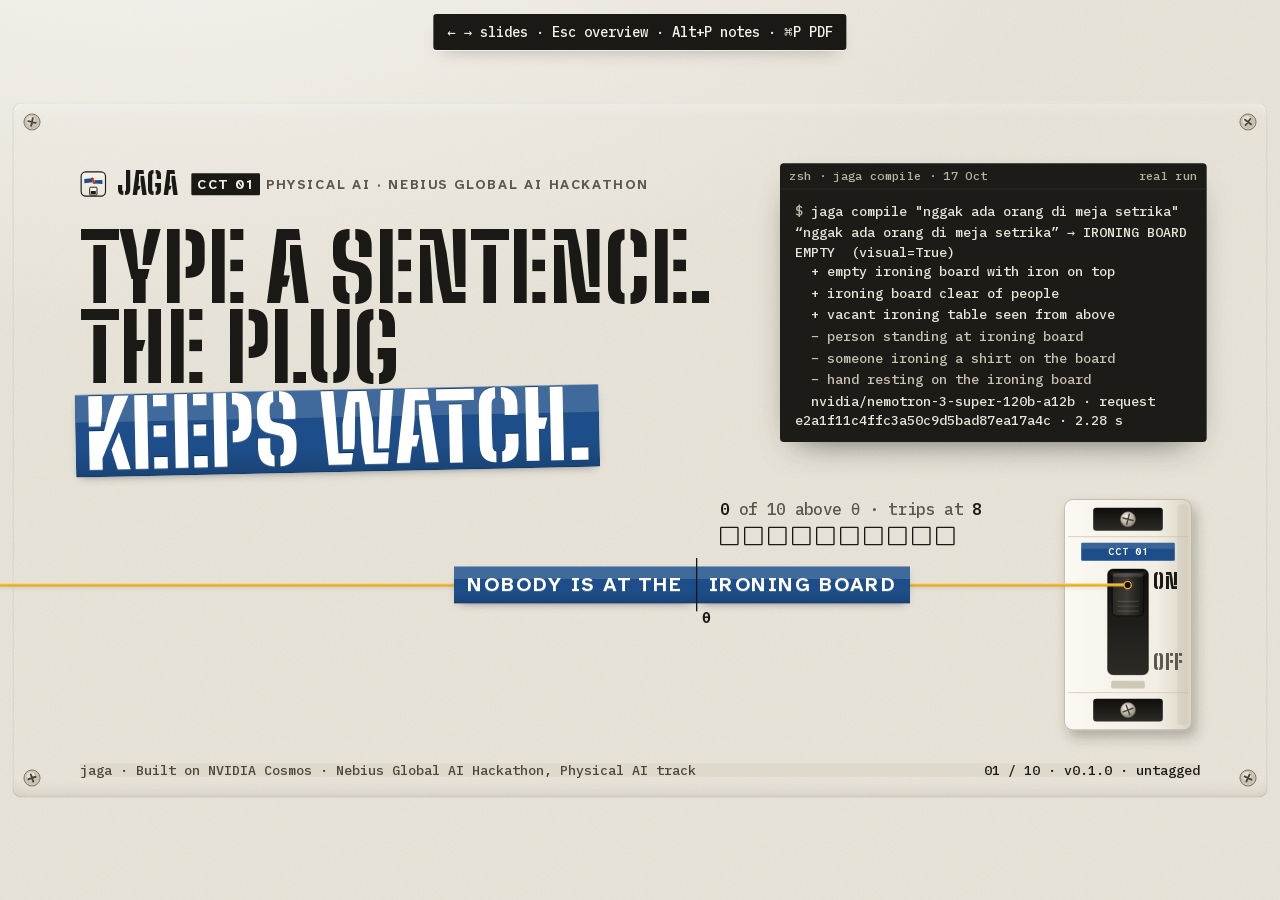
==== commit 7a3cba60: "Pages, round 3 of review: larger text never prints over the hero, the trip plays without a scroll, t" ====
--- a/docs/pitch/index.html
+++ b/docs/pitch/index.html
@@ -22,7 +22,7 @@
 <meta name="twitter:image" content="https://jaga-ashy.vercel.app/assets/page/og.png?v=23816754">
 <!--
   jaga pitch deck, v0.1.0 · untagged. One file: a 1920 × 1080 stage scaled to the window; the enamel ground fills any aspect.
-  Keys: → / Space / PageDown next · ← / PageUp previous · Home / End · Esc overview · P presenter notes · C contrast debug.
+  Keys: → / Space / PageDown next · ← / PageUp previous · Home / End · Esc overview · Alt+P presenter notes.
   Touch: swipe left / right. Print: Cmd/Ctrl+P → Save as PDF → landscape (one slide per page).
   Images: assets/page/overlay-tripped.webp (QA render of the real overlay), assets/icon.svg. The QR encodes https://jaga-ashy.vercel.app/.
 -->
@@ -161,8 +161,9 @@
 @media (min-width: 1100px) and (max-height: 860px) {
   .hero-top { padding-top: clamp(10px, 2.2vh, 24px); }
   .h1 { font-size: min(6rem, 7.2vw, 9.4vh); }
-  .hero-bot { padding-top: 40px; }
+  .hero-bot { padding-top: 58px; }
   .rig { margin-top: clamp(26px, 4vh, 40px); }
+  .ctas { margin-top: 14px; } .proof { margin-top: 12px; } .status { margin-top: 8px; }
 }
 .idplate { display: inline-flex; align-items: center; gap: 10px; margin: 0 0 clamp(12px, 2.2vh, 22px); font: 700 .8rem/1 var(--font-body); letter-spacing: .14em; text-transform: uppercase; }
 .idplate .tag { background: var(--ink); color: var(--panel); padding: 7px 9px 6px; border-radius: 2px; white-space: nowrap; }
@@ -171,6 +172,7 @@
 .h1 .ln { display: block; }
 .sub { margin: 0; max-width: 58ch; font-size: clamp(1.02rem, 1.22vw, 1.18rem); color: #2D2A25; }
 .sub .sc { color: var(--muted); }
+@media (min-width: 1100px) { .sub { max-width: min(58ch, 88%); } }  /* ends left of the snap point, under the hanging tape */
 .ctas { display: flex; flex-wrap: wrap; gap: 12px; margin-top: clamp(18px, 3vh, 28px); }
 .proof { display: flex; flex-wrap: wrap; align-items: center; gap: 10px 16px; margin-top: clamp(14px, 2.4vh, 22px); font-size: .9rem; color: var(--muted); }
 .proof ul { display: flex; flex-wrap: wrap; gap: 4px 0; margin: 0; padding: 0; list-style: none; }
@@ -187,12 +189,12 @@
 .brk { width: 100%; height: 100%; overflow: visible; }
 .brk .tag-t { font: 700 15px/1 var(--font-body); letter-spacing: .14em; }
 .brk .stamp { font: 800 36px/1 var(--font-display); letter-spacing: .02em; border: 0; padding: 0; }
-.brk .st-on { fill: var(--ink); } .brk .st-off { fill: #7D7568; }
+.brk .st-on { fill: var(--ink); } .brk .st-off { fill: #5C574C; }
 .brk .trip-win { fill: #CFC8B8; transition: fill .2s; }
 .brk .trip-t { font: 700 9px/1 var(--font-body); letter-spacing: .2em; fill: #fff; opacity: 0; }
 .brk .lever { transition: transform .26s cubic-bezier(.55, 0, .8, .4); }
 .door.is-off .brk .lever { transform: translateY(92px); }
-.door.is-off .brk .st-on { fill: #7D7568; } .door.is-off .brk .st-off { fill: var(--ink); }
+.door.is-off .brk .st-on { fill: #5C574C; } .door.is-off .brk .st-off { fill: var(--ink); }
 .door.is-off .brk .trip-win { fill: var(--after); } .door.is-off .brk .trip-t { opacity: 1; }
 .flag { position: absolute; left: 50%; top: calc(100% + 14px); transform: translateX(-50%); display: grid; justify-items: center; gap: 8px; width: max-content; }
 .flag .stamp { font: 800 clamp(1.8rem, 2.6vw, 2.4rem)/1 var(--font-display); letter-spacing: .04em; color: var(--after); background: var(--panel); border-width: 3px; padding: .18em .45em .12em; opacity: 0; visibility: hidden; transform: scale(1.35) rotate(-6deg); transition: opacity .15s, transform .32s cubic-bezier(.2, 1.6, .4, 1), visibility 0s .32s; }
@@ -219,17 +221,21 @@
 .notch { position: absolute; left: var(--notch); top: -30px; height: 60px; width: 0; border-left: 2px solid var(--ink); z-index: 3; }
 .notch b { position: absolute; left: 7px; top: 55px; font: 600 1rem/1 var(--font-data); white-space: nowrap; }
 .notch b small { font: 600 .72rem/1 var(--font-body); letter-spacing: .1em; text-transform: uppercase; color: var(--muted); margin-left: 3px; }
-.anno { position: absolute; left: calc(var(--notch) + 16px); bottom: 34px; display: grid; gap: 8px; max-width: calc(100% - var(--notch) - var(--bw) - 40px); }
+.anno { position: absolute; left: calc(var(--notch) + 6px); bottom: 30px; display: grid; gap: 8px; padding: 12px 14px 13px; max-width: calc(100% - var(--notch) - var(--bw) - 30px); }
+.vfc { position: absolute; inset: 0; pointer-events: none; }
+.vfc i { position: absolute; width: 14px; height: 14px; border: 2px solid var(--ink); }
+.vfc i:nth-child(1) { left: 0; top: 0; border-right: 0; border-bottom: 0; } .vfc i:nth-child(2) { right: 0; top: 0; border-left: 0; border-bottom: 0; }
+.vfc i:nth-child(3) { left: 0; bottom: 0; border-right: 0; border-top: 0; } .vfc i:nth-child(4) { right: 0; bottom: 0; border-left: 0; border-top: 0; }
 .drawn { margin: 0; display: flex; align-items: center; gap: 6px; font-size: .82rem; color: var(--muted); }
 .drawn .ic { width: 17px; height: 17px; flex: none; color: var(--ink); }
-.count { margin: 0; font: 500 .82rem/1.35 var(--font-data); color: var(--muted); }
+.count { margin: 0; font: 500 .82rem/1.35 var(--font-data); color: var(--muted); max-width: 100%; }
 .count b { color: var(--ink); font-weight: 600; }
 .cells { display: flex; gap: 5px; margin: 0; padding: 0; list-style: none; }
 .cells li { width: 17px; height: 17px; border: 2px solid var(--ink); border-radius: 2px; background: transparent; transition: background-color .12s, transform .12s; flex: none; }
 .cells li.on { background: var(--before); border-color: var(--before); }
 .cells li.fire { background: var(--after); border-color: var(--after); transform: scale(1.12); }
 .hint { position: absolute; left: calc(var(--notch) + 16px); top: 78px; margin: 0; cursor: pointer; font: 700 .95rem/1.2 var(--font-body); color: var(--ink); background: var(--panel); border: 2px solid var(--ink); border-radius: 3px; padding: 7px 10px; box-shadow: var(--shadow); transition: opacity .3s, visibility 0s, transform .18s var(--ease-out), background-color .18s; }
-.hint:hover { transform: translateY(-2px); background: #fff; }
+.rig .hint:hover { transform: translateY(-2px); background: #fff; }
 .hint .ar { display: inline-block; animation: nudge 1.6s ease-in-out 3; }
 @keyframes nudge { 50% { transform: translateY(4px) } }
 .door:not(.is-pin) .hint, .door.is-snap .hint { opacity: 0; visibility: hidden; transition: opacity .3s, visibility 0s .3s; }
@@ -251,6 +257,8 @@
 .door.is-stamped .dcard .s .t { display: inline-block; } .door.is-stamped .dcard .s .a { display: none; }
 .dcard.is-hidden { display: none !important; }
 @media (min-width: 1100px) and (min-height: 800px) { .dcard { display: block; } }
+@media (max-height: 959px) { .dcard .w { display: none; } .dcard li { padding: 4px 0; } }
+.dcard.measuring { animation: none !important; transform: none !important; }
 
 /* the snap: halves recoil, the ends fray red, the right half hangs from the dropped lever, the module clunks */
 .door.is-snap .end { opacity: 1; }
@@ -289,7 +297,7 @@
 .sec { padding: clamp(64px, 11vh, 128px) 0; }
 .sec + .sec { padding-top: 0; }
 .h2 { margin: 0 0 .35em; font: 800 clamp(2.3rem, 4.4vw, 3.9rem)/.95 var(--font-display); text-transform: uppercase; text-wrap: balance; letter-spacing: .005em; }
-.lede { margin: 0; max-width: 62ch; color: #2D2A25; }
+.lede { margin: 0; max-width: 34em; color: #2D2A25; }
 .src { display: inline-block; margin-top: 12px; font: 400 .9rem/1.5 var(--font-body); color: #4A463D; overflow-wrap: anywhere; }
 .src a { font: 500 .93em/1.45 var(--font-data); }
 .src a { display: inline; padding: 6px 0; }
@@ -310,7 +318,7 @@
 .shot { margin: 34px 0 0; }
 .shot .frame { position: relative; border: 2px solid var(--ink); border-radius: 6px; overflow: hidden; background: var(--panel); box-shadow: 0 26px 60px -30px rgba(59,53,42,.65); }
 .shot img { width: 100%; height: auto; }
-.shot figcaption { margin-top: 28px; font-size: .9rem; color: #4A463D; max-width: 72ch; }
+.shot figcaption { margin-top: 28px; font-size: .9rem; color: #4A463D; max-width: 38em; }
 .shot .fi { position: relative; }
 .qaplate { position: absolute; right: 12px; top: 12px; font: 700 .8rem/1 var(--font-body); letter-spacing: .1em; text-transform: uppercase; color: var(--ink); background: var(--panel); border: 2px solid var(--ink); border-radius: 3px; padding: 7px 9px 6px; box-shadow: 0 6px 14px -8px rgba(0,0,0,.45); }
 .swipe { display: none; margin: 8px 0 0; font-size: .86rem; color: #4A463D; }
@@ -327,7 +335,7 @@
 .term .bar button:hover { background: #2C2A25; border-color: #E9E5DA; }
 .term .bar button[hidden] { display: none; }
 .term .bar button:focus-visible { outline: 3px solid #E9E5DA; outline-offset: 2px; }
-.term pre { margin: 0; padding: 16px 16px 18px; font: 500 .8rem/1.62 var(--font-data); white-space: pre-wrap; word-break: break-word; height: 30em; overflow: auto; }
+.term pre { margin: 0; padding: 16px 16px 18px; font: 500 .8rem/1.62 var(--font-data); white-space: pre-wrap; word-break: break-word; height: 19em; overflow: auto; }
 .term pre::-webkit-scrollbar-track { background: #1C1B18; } .term pre::-webkit-scrollbar-thumb { background: #4A463E; border-color: #1C1B18; }
 .term pre:focus-visible { outline: 3px solid #E9E5DA; outline-offset: -3px; }
 .term .ln { display: block; min-height: 1.62em; }
@@ -436,7 +444,7 @@
 .row-b p.after { margin-top: 1em; }
 code { overflow-wrap: anywhere; }
 .shot.small { margin: 0; }
-.shot.small .frame { max-width: 460px; }
+.shot.small .frame { max-width: 400px; }
 
 /* 05 · calibrate: the receipt */
 .receipt { background: #FBF9F3; border: 2px solid var(--ink); border-radius: 4px; padding: 18px 20px; font: 500 .84rem/1.6 var(--font-data); position: relative; }
@@ -470,11 +478,31 @@
 .faq summary:hover { color: var(--before); }
 .faq summary .pm { width: 28px; height: 28px; border: 2px solid currentColor; border-radius: 3px; display: grid; place-items: center; font: 600 1.1rem/1 var(--font-data); transition: transform .25s var(--ease-out); }
 .faq details[open] summary .pm { transform: rotate(45deg); }
-.faq .a { padding: 0 44px 22px 4px; max-width: 70ch; }
+.faq .a { padding: 0 44px 22px 4px; max-width: 34em; }
 .faq .a p { margin: 0 0 .7em; }
 
 /* footer */
-footer { padding: 54px 0 70px; border-top: 2px solid var(--ink); margin-top: 20px; }
+footer { padding: 54px 0 70px; border-top: 2px solid var(--ink); margin-top: 0; background-color: #DFD9CC; }
+
+/* materials: the page is the panel. The overlay sits on the mounting plate behind the door (a darker enamel band);
+   the honest limits are cream warning labels on a black backing plate (the one full-bleed ink band); the footer is
+   the plate again. Text on #DFD9CC: ink 12.6:1, muted 5.0:1; on ink: cream 14.4:1, #C9C2B3 9.7:1. */
+.sec.band { padding: clamp(60px, 10vh, 112px) 0; }
+.sec.band + .sec { padding-top: clamp(64px, 11vh, 128px); }
+.band { position: relative; }
+.band-plate { background-color: #DFD9CC;
+  background-image: url("data:image/svg+xml,%3Csvg xmlns='http://www.w3.org/2000/svg' width='220' height='220'%3E%3Cfilter id='n'%3E%3CfeTurbulence type='fractalNoise' baseFrequency='.85' numOctaves='3' stitchTiles='stitch'/%3E%3CfeColorMatrix values='0 0 0 0 .24 0 0 0 0 .2 0 0 0 0 .14 0 0 0 .07 0'/%3E%3C/filter%3E%3Crect width='220' height='220' filter='url(%23n)'/%3E%3C/svg%3E");
+  box-shadow: inset 0 1px 0 rgba(255,255,255,.7), inset 0 2px 0 rgba(60,52,40,.12), inset 0 22px 34px -26px rgba(255,255,255,.8), inset 0 -22px 34px -28px rgba(59,53,42,.4), inset 0 -1px 0 rgba(26,25,22,.18); }
+.band-plate .shot .frame { background: var(--panel); }
+.band-ink { background-color: var(--ink); color: #E9E5DA; }
+.band-ink .h2 { color: #F5F2EA; }
+.band-ink .lede { color: #C9C2B3; }
+.band-ink .label { border-color: #E9E5DA; box-shadow: 0 18px 34px -22px rgba(0,0,0,.9); }
+.band-ink .label:nth-child(1) { transform: rotate(-.7deg); } .band-ink .label:nth-child(2) { transform: translateY(12px) rotate(.5deg); } .band-ink .label:nth-child(3) { transform: translateY(-5px) rotate(-.3deg); }
+.band-ink .screw circle { stroke: #000; }
+.band-ink .label .lh { background: #E9E5DA; color: var(--ink); border-bottom: 3px solid var(--ink); }
+.band-ink .label blockquote { color: var(--ink); }
+.band-ink ::selection { background: #E9E5DA; color: var(--ink); }
 .foot { display: grid; grid-template-columns: minmax(0, 1fr) auto; gap: 30px; align-items: start; }
 .foot .big { font: 800 clamp(2.6rem, 6vw, 4.6rem)/.9 var(--font-display); margin: 0 0 12px; color: var(--ink); }
 .foot p { margin: 0; color: var(--muted); max-width: 52ch; }
@@ -507,6 +535,7 @@
 .rf p { margin: 10px 0 0; font-size: .98rem; line-height: 1.45; flex: 1; }
 .rp-foot { display: flex; flex-wrap: wrap; align-items: center; gap: 10px 16px; padding: 14px 24px; border-top: 2px solid var(--ink); }
 .rp-foot .lab { color: var(--ink); }
+.rp-note { font-size: .86rem; color: #4A463D; }
 .cs { font: 600 .86rem/1.3 var(--font-body); color: var(--before); }
 .cs:empty { display: none; }
 
@@ -524,6 +553,7 @@
   .hero-top { grid-column: 1 / -1; }
   .hero-bot { grid-column: 1 / span 6; padding-top: 70px; }
   .rig { --notch: 50%; margin-top: calc(var(--bh) * .375 + 40px); }
+  .hero-top .anno { position: relative; left: auto; bottom: auto; width: max-content; max-width: 100%; margin-top: 20px; }
   .cells li { width: 14px; height: 14px; } .cells { gap: 3px; }
   .sld-wide { display: none; } .sld-tall { display: block; max-width: 460px; margin: 0 auto; }
   nav.top .links { gap: 14px; } nav.top .links a { font-size: .9rem; }
@@ -542,14 +572,13 @@
   nav.top { padding: 20px 18px 0; } nav.top .links { display: none; } nav.top .btn span { display: none; } nav.top .btn { margin-left: auto; padding: 0 .8em; }
   .hero { padding: 0 18px; --pad: 18px; --bh: 150px; column-gap: 0; }
   .hero-bot { display: contents; }
-  .hero-top { order: 1; } .rig { order: 2; } .ctas { order: 3; grid-column: 1 / -1; margin-top: calc(var(--bh) * .625 + 150px); } .sub { order: 4; grid-column: 1 / -1; margin-top: 26px; } .proof { order: 5; grid-column: 1 / -1; } .status { order: 6; grid-column: 1 / -1; }
+  .hero-top { order: 1; } .rig { order: 2; } .ctas { order: 3; grid-column: 1 / -1; margin-top: calc(var(--bh) * .625 + 9.4em); } .sub { order: 4; grid-column: 1 / -1; margin-top: 26px; } .proof { order: 5; grid-column: 1 / -1; } .status { order: 6; grid-column: 1 / -1; }
   .h1 { font-size: clamp(2.7rem, 13.4vw, 4.2rem); }
   .hero-top { padding-top: 34px; }
-  .rig { --notch: 37%; margin-top: calc(var(--bh) * .375 + 78px); }
+  .rig { --notch: 37%; margin-top: calc(var(--bh) * .375 + 36px); }
   .rtape { height: 28px; top: -14px; font-size: .66rem; letter-spacing: .05em; padding: 0 6px; }
   .seg-l .rtape { padding-right: 6px; } .seg-r .rtape { padding-left: 6px; }
   .notch { top: -22px; height: 44px; } .notch b { top: 40px; } .notch b small { display: none; }
-  .anno { left: 0; bottom: 26px; max-width: calc(100% - var(--bw) - 6px); }
   .cells li { width: 13px; height: 13px; } .cells { gap: 4px; }
   .count { white-space: normal; }
   .brk .stamp { font: 700 34px/1 var(--font-body); }
@@ -568,7 +597,7 @@
   .wins { grid-template-columns: repeat(6, minmax(0, 1fr)); row-gap: 26px; }
   .callout { width: 26px; height: 26px; margin: -13px 0 0 -13px; font-size: .75rem; }
   .foot { grid-template-columns: minmax(0, 1fr); } .foot nav { justify-content: flex-start; }
-  .term pre { font-size: .75rem; height: 26em; }
+  .term pre { font-size: .75rem; height: 19em; }
   .proof ul { flex-direction: column; gap: 2px; } .proof li::after { content: none !important; }
   .brk .trip-t { display: none; }
 }
@@ -578,13 +607,15 @@
   .row-h .cct { grid-row: 1 / span 3; align-self: start; }
   .row-h .rating { grid-column: 2; grid-row: 2; }
   .row-h .stamp { grid-column: 2; grid-row: 3; justify-self: start; }
-  .receipt .rstamp { position: static; display: inline-block; margin: 0 0 12px; transform: rotate(-2deg); }
-}
+}
+@media (max-width: 560px) { .receipt .rstamp { position: static; display: inline-block; margin: 0 0 12px; transform: rotate(-2deg); } }
+@media (max-width: 640px) { .row-h { position: static; } }
 
 @media (prefers-reduced-motion: reduce) {
   *, *::before, *::after { animation: none !important; transition: none !important; scroll-behavior: auto !important; }
 }
 @media print {
+  .band-ink { background: none; color: var(--ink); } .band-ink .h2 { color: var(--ink); } .band-ink .lede { color: #4A463D; }
   .door.is-pin { height: auto; } .door.is-pin .stage { position: relative; height: auto; }
   .hint, nav.top .links, .term .bar button, .play .row2, .cmd button, .flag .btn { display: none !important; }
   .row-h, .cols { position: static; }
@@ -594,7 +625,7 @@
 }
 
 /* ------------------------------------------------------------ the deck: a 1920 × 1080 stage on the same enamel door */
-/* Press C to toggle contrast debug mode */
+/* jaga pitch deck: the landing's CSS plus these slide rules */
 html, body { height: 100%; overscroll-behavior: none; }
 body.deck { margin: 0; overflow: hidden; background-color: var(--bg); }
 .viewport { position: fixed; inset: 0; overflow: hidden; }
@@ -705,7 +736,7 @@
 .cellsbig li { aspect-ratio: 3 / 4; border: 4px solid var(--ink); border-radius: 5px; display: grid; place-items: end center; padding-bottom: 8px; font: 500 18px/1 var(--font-data); color: var(--muted); position: relative; }
 .cellsbig li.on { background: var(--before); border-color: var(--before); color: #fff; }
 .cellsbig li.fire { background: var(--after); border-color: var(--after); color: #fff; }
-.cellsbig li.fire::before { content: "TRIP"; position: absolute; top: -34px; font: 700 20px/1 var(--font-body); letter-spacing: .12em; color: var(--after); }
+.cellsbig li.fire::before { content: "TRIP"; position: absolute; top: -40px; font: 700 22px/1 var(--font-body); letter-spacing: .1em; color: #fff; background: var(--after); padding: 5px 8px 4px; border-radius: 3px; }
 .cellsbig .kn { margin: 28px 0 0; font: 500 30px/1.4 var(--font-data); }
 .cellsbig .big { margin: 56px 0 0; font: 600 132px/1 var(--font-data); letter-spacing: -.03em; }
 .cellsbig .big small { font-size: .4em; color: var(--muted); letter-spacing: 0; }
@@ -870,7 +901,7 @@
 <div class="sframe"><section class="slide s-prob" data-title="Problem" aria-label="Slide 3: problem">
  <div class="rim" aria-hidden="true"></div><svg class="screw tl" viewBox="0 0 22 22" aria-hidden="true"><circle cx="11" cy="11" r="9.5" fill="#C9C2B3" stroke="#6E685B"/><circle cx="9.5" cy="9" r="5" fill="#EFEBE1" opacity=".7"/><path d="M6.5 11h9M11 6.5v9" stroke="#4A453C" stroke-width="2.2" stroke-linecap="round" transform="rotate(12 11 11)"/></svg><svg class="screw tr" viewBox="0 0 22 22" aria-hidden="true"><circle cx="11" cy="11" r="9.5" fill="#C9C2B3" stroke="#6E685B"/><circle cx="9.5" cy="9" r="5" fill="#EFEBE1" opacity=".7"/><path d="M6.5 11h9M11 6.5v9" stroke="#4A453C" stroke-width="2.2" stroke-linecap="round" transform="rotate(38 11 11)"/></svg><svg class="screw bl" viewBox="0 0 22 22" aria-hidden="true"><circle cx="11" cy="11" r="9.5" fill="#C9C2B3" stroke="#6E685B"/><circle cx="9.5" cy="9" r="5" fill="#EFEBE1" opacity=".7"/><path d="M6.5 11h9M11 6.5v9" stroke="#4A453C" stroke-width="2.2" stroke-linecap="round" transform="rotate(71 11 11)"/></svg><svg class="screw br" viewBox="0 0 22 22" aria-hidden="true"><circle cx="11" cy="11" r="9.5" fill="#C9C2B3" stroke="#6E685B"/><circle cx="9.5" cy="9" r="5" fill="#EFEBE1" opacity=".7"/><path d="M6.5 11h9M11 6.5v9" stroke="#4A453C" stroke-width="2.2" stroke-linecap="round" transform="rotate(25 11 11)"/></svg>
  <h2 class="sh">Motion is the wrong question.</h2>
- <table class="cmp-t">
+ <table class="cmp-t" aria-label="What each alternative watches, and so what it does">
   <thead><tr><td></td><th scope="col">Watches</th><th scope="col">And so</th></tr></thead>
   <tbody>
    <tr><th scope="row"><span class="glyph"><svg viewBox="0 0 160 120" fill="none" stroke="#1A1916" stroke-width="5" stroke-linejoin="round" aria-hidden="true"><path d="M20 30h86l20 20v30H20z"/><circle cx="58" cy="55" r="14"/><path d="M126 50l22-12v44l-22-12"/><path d="M40 80v26h40"/><path d="M118 22l-14 14M134 30l-14 14" stroke-dasharray="4 6" opacity=".45"/></svg></span>Motion camera</th><td>movement</td><td>stays silent in an empty room</td></tr>
@@ -883,6 +914,7 @@
 </section></div>
 
 <div class="sframe"><section class="slide s-frozen" data-title="The moment" aria-label="Slide 4: the frozen moment">
+ <h2 class="sr-only">The frozen moment</h2>
  <div class="rim" aria-hidden="true"></div><svg class="screw tl" viewBox="0 0 22 22" aria-hidden="true"><circle cx="11" cy="11" r="9.5" fill="#C9C2B3" stroke="#6E685B"/><circle cx="9.5" cy="9" r="5" fill="#EFEBE1" opacity=".7"/><path d="M6.5 11h9M11 6.5v9" stroke="#4A453C" stroke-width="2.2" stroke-linecap="round" transform="rotate(12 11 11)"/></svg><svg class="screw tr" viewBox="0 0 22 22" aria-hidden="true"><circle cx="11" cy="11" r="9.5" fill="#C9C2B3" stroke="#6E685B"/><circle cx="9.5" cy="9" r="5" fill="#EFEBE1" opacity=".7"/><path d="M6.5 11h9M11 6.5v9" stroke="#4A453C" stroke-width="2.2" stroke-linecap="round" transform="rotate(38 11 11)"/></svg><svg class="screw bl" viewBox="0 0 22 22" aria-hidden="true"><circle cx="11" cy="11" r="9.5" fill="#C9C2B3" stroke="#6E685B"/><circle cx="9.5" cy="9" r="5" fill="#EFEBE1" opacity=".7"/><path d="M6.5 11h9M11 6.5v9" stroke="#4A453C" stroke-width="2.2" stroke-linecap="round" transform="rotate(71 11 11)"/></svg><svg class="screw br" viewBox="0 0 22 22" aria-hidden="true"><circle cx="11" cy="11" r="9.5" fill="#C9C2B3" stroke="#6E685B"/><circle cx="9.5" cy="9" r="5" fill="#EFEBE1" opacity=".7"/><path d="M6.5 11h9M11 6.5v9" stroke="#4A453C" stroke-width="2.2" stroke-linecap="round" transform="rotate(25 11 11)"/></svg>
  <div class="vf" aria-hidden="true"><i></i><i></i><i></i><i></i><span class="vlab">camera · 1 frame a second</span></div>
  <div class="drig door replay is-snap is-off is-stamped is-acked static" style="top:440px"><div class="rig" aria-hidden="true"><div class="seg seg-l"><div class="wire"></div><span class="end"></span><span class="rtape tape">NOBODY IS AT THE</span></div><div class="seg seg-r"><div class="wire"></div><span class="end"></span><span class="rtape tape">IRONING BOARD</span></div><div class="notch"><b>θ</b></div><div class="anno"><p class="count"><b>8</b> of 10 above θ · trips at <b>8</b></p><ol class="cells"><li class="on"></li><li class="on"></li><li class="on"></li><li class="on"></li><li class="on"></li><li class="on"></li><li class="on"></li><li class="fire"></li><li class=""></li><li class=""></li></ol></div><div class="brk-wrap"><svg class="brk" viewBox="0 0 240 400" role="img" aria-labelledby="dt-t">
@@ -974,7 +1006,7 @@
 <div class="sframe"><section class="slide s-built" data-title="Built on" aria-label="Slide 9: built on Nebius and NVIDIA">
  <div class="rim" aria-hidden="true"></div><svg class="screw tl" viewBox="0 0 22 22" aria-hidden="true"><circle cx="11" cy="11" r="9.5" fill="#C9C2B3" stroke="#6E685B"/><circle cx="9.5" cy="9" r="5" fill="#EFEBE1" opacity=".7"/><path d="M6.5 11h9M11 6.5v9" stroke="#4A453C" stroke-width="2.2" stroke-linecap="round" transform="rotate(12 11 11)"/></svg><svg class="screw tr" viewBox="0 0 22 22" aria-hidden="true"><circle cx="11" cy="11" r="9.5" fill="#C9C2B3" stroke="#6E685B"/><circle cx="9.5" cy="9" r="5" fill="#EFEBE1" opacity=".7"/><path d="M6.5 11h9M11 6.5v9" stroke="#4A453C" stroke-width="2.2" stroke-linecap="round" transform="rotate(38 11 11)"/></svg><svg class="screw bl" viewBox="0 0 22 22" aria-hidden="true"><circle cx="11" cy="11" r="9.5" fill="#C9C2B3" stroke="#6E685B"/><circle cx="9.5" cy="9" r="5" fill="#EFEBE1" opacity=".7"/><path d="M6.5 11h9M11 6.5v9" stroke="#4A453C" stroke-width="2.2" stroke-linecap="round" transform="rotate(71 11 11)"/></svg><svg class="screw br" viewBox="0 0 22 22" aria-hidden="true"><circle cx="11" cy="11" r="9.5" fill="#C9C2B3" stroke="#6E685B"/><circle cx="9.5" cy="9" r="5" fill="#EFEBE1" opacity=".7"/><path d="M6.5 11h9M11 6.5v9" stroke="#4A453C" stroke-width="2.2" stroke-linecap="round" transform="rotate(25 11 11)"/></svg>
  <h2 class="sh">Built on Nebius and NVIDIA.</h2>
- <table class="rcp"><tbody><tr><th scope="row">Token Factory</th><td class="w">Nemotron 3 Super</td><td class="r">3 frozen compiles<br>9727b666068a…</td></tr><tr><th scope="row">On the laptop</th><td class="w">Cosmos-Embed1</td><td class="r">p50 1.24 s · MPS</td></tr><tr><th scope="row">Serverless Job</th><td class="w">Threshold job</td><td class="r">aijob-e01e9n3qk4qq8zzk13<br>smoke run</td></tr><tr><th scope="row">Object Storage</th><td class="w">Presigned URLs</td><td class="r">PUT 200 · GET 200</td></tr></tbody></table>
+ <table class="rcp" aria-label="One receipt per sponsor service"><tbody><tr><th scope="row">Token Factory</th><td class="w">Nemotron 3 Super</td><td class="r">3 frozen compiles<br>9727b666068a…</td></tr><tr><th scope="row">On the laptop</th><td class="w">Cosmos-Embed1</td><td class="r">p50 1.24 s · MPS</td></tr><tr><th scope="row">Serverless Job</th><td class="w">Threshold job</td><td class="r">aijob-e01e9n3qk4qq8zzk13<br>smoke run</td></tr><tr><th scope="row">Object Storage</th><td class="w">Presigned URLs</td><td class="r">PUT 200 · GET 200</td></tr></tbody></table>
  <footer class="sfoot"><span>09 · receipts · Built on NVIDIA Cosmos</span><span class="ver">09 / 10 · v0.1.0 · untagged</span></footer>
  <aside class="speaker-notes"><p>Each sponsor service has a receipt: the three frozen compiles carry Token Factory request IDs, the Job has an ID and a computed (not billed) cost, and Object Storage has a recorded round trip.</p><p>Cosmos-Embed1 runs on the laptop itself, in fp32 — outside what its card tested.</p></aside>
 </section></div>
